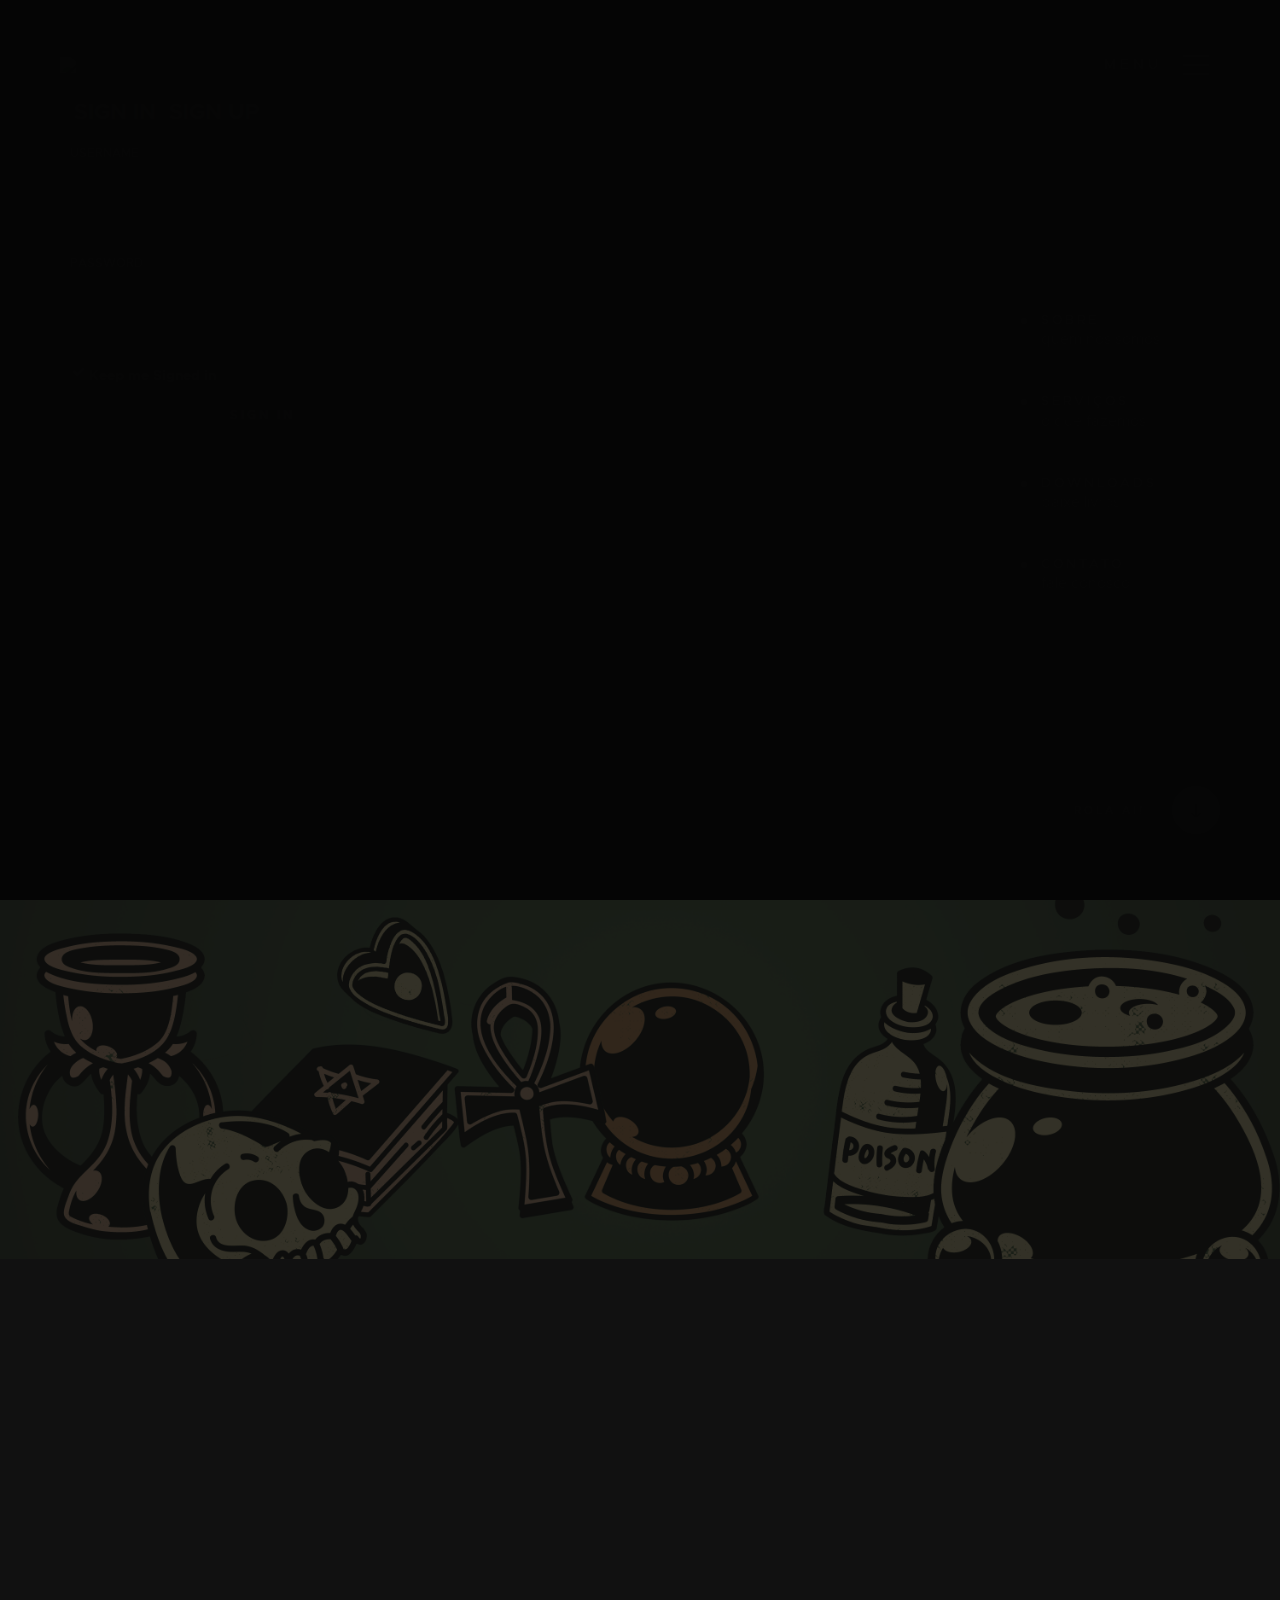
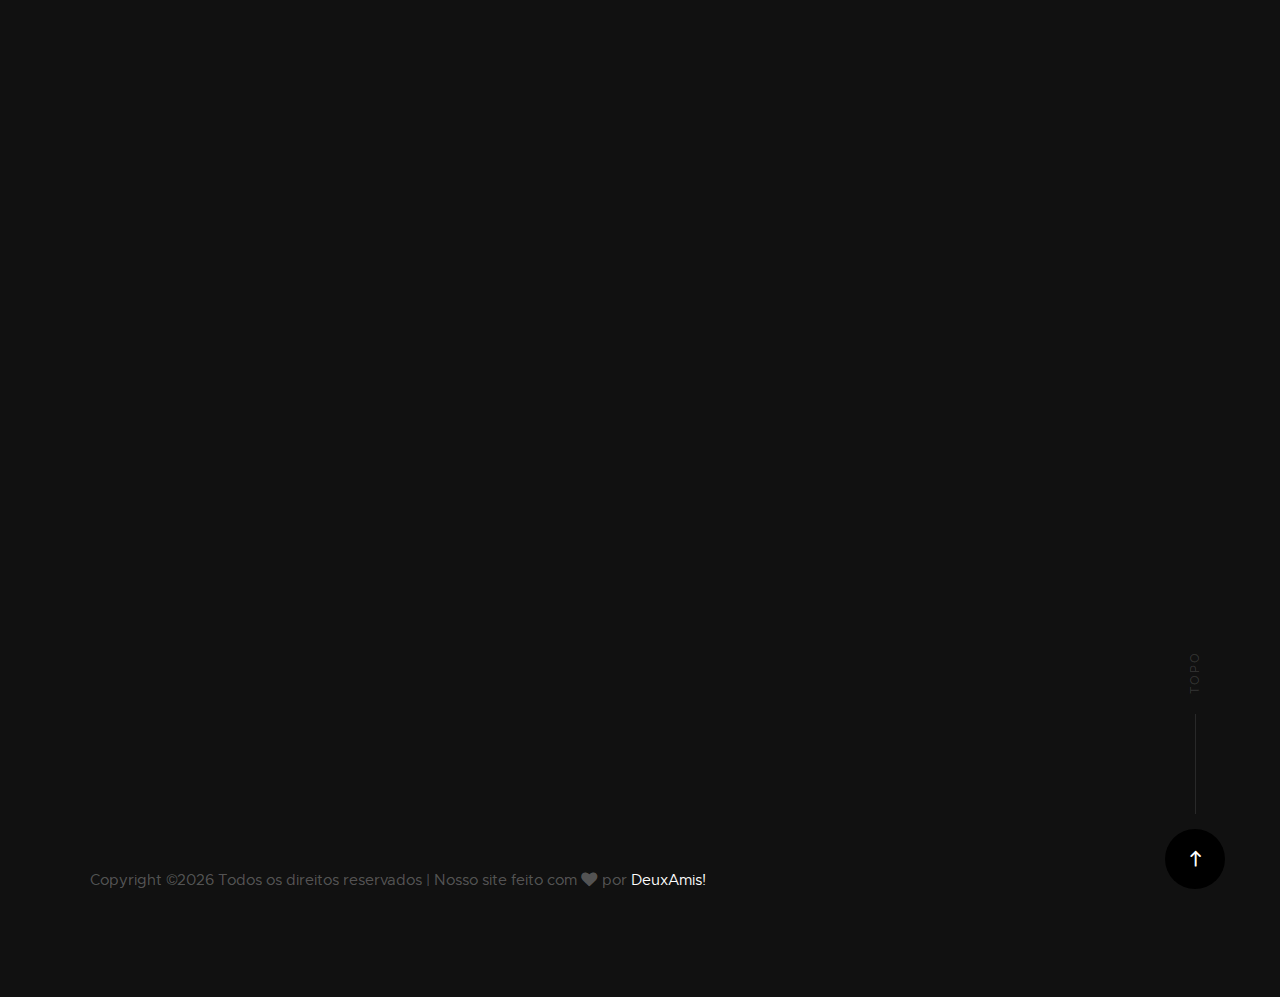
==== login.html @ 9b059d2e "Login imp Semi-Completo" ====
<!DOCTYPE html>
<html class="no-js" lang="en">
<head>

    <!-- basicos -->
    <meta charset="utf-8">
    <title>Deux Amis Lore</title>
    <meta name="description" content="">
    <meta name="author" content="">

    <!-- mobile -->
    <meta name="viewport" content="width=device-width, initial-scale=1">

    <!-- css -->
    <link rel="stylesheet" href="css/base.css">
    <link rel="stylesheet" href="css/vendor.css">
    <link rel="stylesheet" href="css/main.css">
    <link rel="stylesheet" href="css/util.css">

    <!-- script -->
    <script src="js/modernizr.js"></script>
    <script src="js/pace.min.js"></script>

    <!-- icones -->
    <link rel="shortcut icon" href="favicon.ico" type="image/x-icon">
    <link rel="icon" href="favicon.ico" type="image/x-icon">
</head>
<body id="login">
    <!-- header -->
    <header class="s-header">

        <div class="header-logo">
            <a class="site-logo" href>
                <img src="images/logo3.png" alt="Homepage">
            </a>
        </div> <!-- final do logo -->

        <nav class="header-nav">
            
            <a href="#0" class="header-nav__close" title="close"><span>Fechar</span></a>

            <div class="header-nav__content">
                <h3 class="text-shadow">Deux Amis Lore</h3>
                
                <ul class="header-nav__list">
                    <li class="current"><a class="smoothscroll"  href="#home" title="home">Home</a></li>
                    <li><a class="smoothscroll"  href="#about" title="about">Sobre</a></li>
                    <li><a class="smoothscroll"  href="#services" title="services">Serviços</a></li>
                    <li><a class="smoothscroll"  href="#downloads" title="downloads">Downloads</a></li>
                    <li><a class="smoothscroll"  href="#contact" title="contact">Contato</a></li>
                    <hr>
                </ul>
                <ul class="header-loginreg m-t--40 m-b-60">
                    <li><a class="smoothscroll text-shadow fs-18"  href="#works" title="works">Login</a></li>
                    <li><a class="smoothscroll"  href="#works" title="works">Register</a></li>
                </ul>
    
                <p>Um hobby que está se espalhando, uma fantasia que está crescendo, uma aventura que está começando. Tudo aquilo que construimos, que seja dado aos filhos de vosso povo!</p>
    
                <ul class="header-nav__social">
                    <li>
                        <a href="#0"><i class="fab fa-facebook"></i></a>
                    </li>
                    <li>
                        <a href="#0"><i class="fab fa-twitter"></i></a>
                    </li>
                    <li>
                        <a href="#0"><i class="fab fa-instagram"></i></a>
                    </li>
                </ul>

            </div> <!-- final do header -->

        </nav> <!-- final do nav -->
        
        <a class="header-menu-toggle" href="#0">
            <span class="header-menu-icon"></span>
        </a>
    </header> <!-- final do s-header -->
    
    <!-- login -->
    <section id="top" class="s-home target-section" data-parallax="scroll" data-image-src="images/loginreg-bg.png" data-natural-width=3000 data-natural-height=2000 data-position-y=top>

    <div class="shadow-overlay"></div>
        <div class="login-wrap">
            <div class="login-html">
                <input id="tab-1" type="radio" name="tab" class="sign-in" checked><label for="tab-1" class="tab">Sign In</label>
                <input id="tab-2" type="radio" name="tab" class="sign-up"><label for="tab-2" class="tab">Sign Up</label>
                <div class="login-form">
                    <div class="sign-in-htm">
                        <div class="group">
                            <label for="user" class="label">Username</label>
                            <input id="user" type="text" class="input">
                        </div>
                        <div class="group">
                            <label for="pass" class="label">Password</label>
                            <input id="pass" type="password" class="input" data-type="password">
                        </div>
                        <div class="group">
                            <input id="check" type="checkbox" class="check" checked>
                            <label for="check"><span class="icon"></span> Keep me Signed in</label>
                        </div>
                        <div class="group">
                            <input type="submit" class="button" value="Sign In">
                        </div>
                        <div class="hr"></div>
                        <div class="foot-lnk">
                            <a href="#forgot">Forgot Password?</a>
                        </div>
                    </div>
                    <div class="sign-up-htm">
                        <div class="group">
                            <label for="user" class="label">Username</label>
                            <input id="user" type="text" class="input">
                        </div>
                        <div class="group">
                            <label for="pass" class="label">Password</label>
                            <input id="pass" type="password" class="input" data-type="password">
                        </div>
                        <div class="group">
                            <label for="pass" class="label">Repeat Password</label>
                            <input id="pass" type="password" class="input" data-type="password">
                        </div>
                        <div class="group">
                            <label for="pass" class="label">Email Address</label>
                            <input id="pass" type="text" class="input">
                        </div>
                        <div class="group">
                            <input type="submit" class="button" value="Sign Up">
                        </div>
                        <div class="hr"></div>
                        <div class="foot-lnk">
                            <label for="tab-1">Already Member?</a>
                        </div>
                    </div>
                </div>
            </div>
        </div>
        <ul class="home-sidelinks">
            <li><a class="smoothscroll" href="#about">Sobre<span>quem nós somos</span></a></li>
            <li><a class="smoothscroll" href="#services">Serviços<span>o que fazemos</span></a></li>
            <li><a class="smoothscroll" href="#downloads">Downloads<span>baixe livros</span></a></li>
            <li><a  class="smoothscroll" href="#contact">Contato<span>fale conosco</span></a></li>
        </ul>
        <a href="#stats" class="home-scroll smoothscroll">
            <span class="home-scroll__text">Rola ai!</span>
            <span class="home-scroll__icon"></span>
        </a> <!-- end home-scroll -->
    </section>

    <section id="stats" class="s-stats">

        <div class="row stats block-1-4 block-m-1-2 block-mob-full" data-aos="fade-up">
                
            <div class="col-block stats__col ">
                <div class="stats__count">129</div>
                <h5>Horas de trabalho</h5>
            </div>
            <div class="col-block stats__col">
                <div class="stats__count">1507</div>
                <h5>Copos de café</h5>
            </div>
            <div class="col-block stats__col">
                <div class="stats__count">108</div>
                <h5>Projetos compilados</h5>
            </div>
            <div class="col-block stats__col">
                <div class="stats__count">103</div>
                <h5>Usuários Felizes</h5> 
            </div>

        </div> <!-- end stats -->

    </section> <!-- end s-stats -->

    <!-- contact
    ================================================== -->
    <section id="contact" class="s-contact">

        <div class="row section-header" data-aos="fade-up">
            <div class="col-full">
                <h3 class="subhead subhead--light">Entre em contato!</h3>
                <h1 class="display-1 display-1--light">Fale conosco para crescer ainda mais a comunidade! Estamos abertos à qualquer sugestão, dúvida ou reclamação!</h1>
            </div>
        </div> <!-- end section-header -->

        <div class="row">

            <div class="col-full contact-main" data-aos="fade-up">
                <p>
                <a href="mailto:#0" class="contact-email">DeuxAmisLore@gmail.com</a>
                <span class="contact-number">+55 (16) 99417-8449  /  +55 (16) 99701-2645</span>
                </p>
            </div> <!-- end contact-main -->

        </div> <!-- end row -->

        <div class="row">

            <div class="col-five tab-full contact-secondary" data-aos="fade-up">
                <h3 class="subhead subhead--light">Onde Nos Achar</h3>

                <p class="contact-address">
                    (local ainda não definido)<br>
                    Monte Alto, SP<br>
                    15910-000 BR
                </p>
            </div> <!-- end contact-secondary -->

            <div class="col-five tab-full contact-secondary" data-aos="fade-up">
                <h3 class="subhead subhead--light">Siga as Redes Sociais</h3>

                <ul class="contact-social">
                    <li>
                        <a href="#0"><i class="fab fa-facebook"></i></a>
                    </li>
                    <li>
                        <a href="#0"><i class="fab fa-twitter"></i></a>
                    </li>
                    <li>
                        <a href="#0"><i class="fab fa-instagram"></i></a>
                    </li>
                </ul> <!-- end contact-social -->

                <div class="contact-subscribe">
                    <form id="mc-form" class="group mc-form" novalidate="true">
                        <input type="email" value="" name="EMAIL" class="email" id="mc-email" placeholder="Endereço de Email" required="">
                        <input type="submit" name="subscribe" value="Inscrever" class="recolor666">
                        <label for="mc-email" class="subscribe-message"></label>
                    </form>
                </div> <!-- end contact-subscribe -->
            </div> <!-- end contact-secondary -->

        </div> <!-- end row -->

        <div class="row">
            <div class="col-full cl-copyright">
                <span><!-- Link back to Colorlib can't be removed. Template is licensed under CC BY 3.0. -->
Copyright &copy;<script>document.write(new Date().getFullYear());</script> Todos os direitos reservados | Nosso site feito com <i class="fa fa-heart" aria-hidden="true"></i> por <a href target="_blank">DeuxAmis!</a>
<!-- Link back to Colorlib can't be removed. Template is licensed under CC BY 3.0. --></span> 
            </div>
        </div>

        <div class="cl-go-top">
            <a class="smoothscroll" title="Voltar ao Topo" href="#top"><i class="icon-arrow-up" aria-hidden="true"></i></a>
        </div>

    </section> <!-- end s-contact -->

    <!-- Preloader -->
    <div id="preloader">
        <div id="loader">            
        </div>
    </div>


    <!-- Java Script -->
    <script src="js/jquery-3.2.1.min.js"></script>
    <script src="js/plugins.js"></script>
    <script src="js/main.js"></script>
</body>
---- css/base.css ----
@import url("font-awesome/css/fontawesome-all.css");
@import url("micons/micons.css");
@import url("fonts.css");


/* ===================================================================
 * # normalize
 * normalize.css v5.0.0 | MIT License | 
 * github.com/necolas/normalize.css
 *
 * ------------------------------------------------------------------- */
html {
    font-family: sans-serif;
    line-height: 1.15;
    -ms-text-size-adjust: 100%;
    -webkit-text-size-adjust: 100%;
}

body {
    margin: 0;
}

article,
aside,
footer,
header,
nav,
section {
    display: block;
}

h1 {
    font-size: 2em;
    margin: 0.67em 0;
}

figcaption,
figure,
main {
    display: block;
}

figure {
    margin: 1em 40px;
}

hr {
    box-sizing: content-box;
    height: 0;
    overflow: visible;
}

pre {
    font-family: monospace, monospace;
    font-size: 1em;
}

a {
    background-color: transparent;
    -webkit-text-decoration-skip: objects;
}

a:active,
a:hover {
    outline-width: 0;
}

abbr[title] {
    border-bottom: none;
    text-decoration: underline;
    text-decoration: underline dotted;
}

b,
strong {
    font-weight: inherit;
}

b,
strong {
    font-weight: bolder;
}

code,
kbd,
samp {
    font-family: monospace, monospace;
    font-size: 1em;
}

dfn {
    font-style: italic;
}

mark {
    background-color: #ff0;
    color: #000;
}

small {
    font-size: 80%;
}

sub,
sup {
    font-size: 75%;
    line-height: 0;
    position: relative;
    vertical-align: baseline;
}

sub {
    bottom: -0.25em;
}

sup {
    top: -0.5em;
}

audio,
video {
    display: inline-block;
}

audio:not([controls]) {
    display: none;
    height: 0;
}

img {
    border-style: none;
}

svg:not(:root) {
    overflow: hidden;
}

button,
input,
optgroup,
select,
textarea {
    font-family: sans-serif;
    font-size: 100%;
    line-height: 1.15;
    margin: 0;
}

button,
input {
    overflow: visible;
}

button,
select {
    text-transform: none;
}

button,
html [type="button"],
[type="reset"],
[type="submit"] {
    -webkit-appearance: button;
}

button::-moz-focus-inner,
[type="button"]::-moz-focus-inner,
[type="reset"]::-moz-focus-inner,
[type="submit"]::-moz-focus-inner {
    border-style: none;
    padding: 0;
}

button:-moz-focusring,
[type="button"]:-moz-focusring,
[type="reset"]:-moz-focusring,
[type="submit"]:-moz-focusring {
    outline: 1px dotted ButtonText;
}

fieldset {
    border: 1px solid #c0c0c0;
    margin: 0 2px;
    padding: 0.35em 0.625em 0.75em;
}

legend {
    box-sizing: border-box;
    color: inherit;
    display: table;
    max-width: 100%;
    padding: 0;
    white-space: normal;
}

progress {
    display: inline-block;
    vertical-align: baseline;
}

textarea {
    overflow: auto;
}

[type="checkbox"],
[type="radio"] {
    box-sizing: border-box;
    padding: 0;
}

[type="number"]::-webkit-inner-spin-button,
[type="number"]::-webkit-outer-spin-button {
    height: auto;
}

[type="search"] {
    -webkit-appearance: textfield;
    outline-offset: -2px;
}

[type="search"]::-webkit-search-cancel-button,
[type="search"]::-webkit-search-decoration {
    -webkit-appearance: none;
}

::-webkit-file-upload-button {
    -webkit-appearance: button;
    font: inherit;
}

details,
menu {
    display: block;
}

summary {
    display: list-item;
}

canvas {
    display: inline-block;
}

template {
    display: none;
}

[hidden] {
    display: none;
}


/* ===================================================================
 * # basic/base setup styles
 *
 * ------------------------------------------------------------------- */
html {
    font-size: 62.5%;
    box-sizing: border-box;
}

*,
*::before,
*::after {
    box-sizing: inherit;
}

body {
    font-weight: normal;
    line-height: 1;
    word-wrap: break-word;
    text-rendering: optimizeLegibility;
    -webkit-overflow-scrolling: touch;
    -webkit-text-size-adjust: none;
}

body,
input,
button {
    -moz-osx-font-smoothing: grayscale;
    -webkit-font-smoothing: antialiased;
}


/* ------------------------------------------------------------------- 
 * ## Media
 * ------------------------------------------------------------------- */
img,
video {
    max-width: 100%;
    height: auto;
}


/* ------------------------------------------------------------------- 
 * ## Typography resets 
 * ------------------------------------------------------------------- */
div,
dl,
dt,
dd,
ul,
ol,
li,
h1,
h2,
h3,
h4,
h5,
h6,
pre,
form,
p,
blockquote,
th,
td {
    margin: 0;
    padding: 0;
}

h1,
h2,
h3,
h4,
h5,
h6 {
    -webkit-font-smoothing: auto;
    -webkit-font-smoothing: antialiased;
    -webkit-font-variant-ligatures: common-ligatures;
    -moz-font-variant-ligatures: common-ligatures;
    font-variant-ligatures: common-ligatures;
    text-rendering: optimizeLegibility;
}

em,
i {
    font-style: italic;
    line-height: inherit;
}

strong,
b {
    font-weight: bold;
    line-height: inherit;
}

small {
    font-size: 60%;
    line-height: inherit;
}

ol,
ul {
    list-style: none;
}

li {
    display: block;
}


/* ------------------------------------------------------------------- 
 * ## links
 * ------------------------------------------------------------------- */
a {
    text-decoration: none;
    line-height: inherit;
}

a img {
    border: none;
}


/* ------------------------------------------------------------------- 
 * ## inputs
 * ------------------------------------------------------------------- */
fieldset {
    margin: 0;
    padding: 0;
}

input[type="email"],
input[type="number"],
input[type="search"],
input[type="text"],
input[type="tel"],
input[type="url"],
input[type="password"],
textarea {
    -webkit-appearance: none;
    -moz-appearance: none;
    -ms-appearance: none;
    -o-appearance: none;
    appearance: none;
}



/* ===================================================================
 * # grid
 *
 * ------------------------------------------------------------------- */
.row {
    width: 89%;
    max-width: 1200px;
    margin: 0 auto;
}

.row:after {
    content: "";
    display: table;
    clear: both;
}

.row .row {
    width: auto;
    max-width: none;
    margin-left: -20px;
    margin-right: -20px;
}

/* column blocks
 * -------------------------------------- */
[class*="col-"] {
    float: left;
    padding: 0 20px;
}

[class*="col-"]+[class*="col-"].end {
    float: right;
}

/* column width classes 
 * -------------------------------------- */
.col-one {
    width: 8.33333%;
}

.col-two,
.col-1-6 {
    width: 16.66667%;
}

.col-three,
.col-1-4 {
    width: 25%;
}

.col-four,
.col-1-3 {
    width: 33.33333%;
}

.col-five {
    width: 41.66667%;
}

.col-six,
.col-1-2 {
    width: 50%;
}

.col-seven {
    width: 58.33333%;
}

.col-eight,
.col-2-3 {
    width: 66.66667%;
}

.col-nine,
.col-3-4 {
    width: 75%;
}

.col-ten,
.col-5-6 {
    width: 83.33333%;
}

.col-eleven {
    width: 91.66667%;
}

.col-twelve,
.col-full {
    width: 100%;
}


/* ------------------------------------------------------------------- 
 * ## medium size devices
 * ------------------------------------------------------------------- */
@media only screen and (max-width: 1200px) {
    .row .row {
        margin-left: -15px;
        margin-right: -15px;
    }
    [class*="col-"] {
        padding: 0 15px;
    }
    .md-two,
    .md-1-6 {
        width: 16.66667%;
    }
    .md-one {
        width: 8.33333%;
    }
    .md-three,
    .md-1-4 {
        width: 25%;
    }
    .md-four,
    .md-1-3 {
        width: 33.33333%;
    }
    .md-five {
        width: 41.66667%;
    }
    .md-six,
    .md-1-2 {
        width: 50%;
    }
    .md-seven {
        width: 58.33333%;
    }
    .md-eight,
    .md-2-3 {
        width: 66.66667%;
    }
    .md-nine,
    .md-3-4 {
        width: 75%;
    }
    .md-ten,
    .md-5-6 {
        width: 83.33333%;
    }
    .md-eleven {
        width: 91.66667%;
    }
    .md-twelve,
    .md-full {
        width: 100%;
    }
}


/* ------------------------------------------------------------------- 
 * ## tablets
 * ------------------------------------------------------------------- */
@media only screen and (max-width: 800px) {
    .row {
        width: 90%;
    }
    .tab-1-4 {
        width: 25%;
    }
    .tab-1-3 {
        width: 33.33333%;
    }
    .tab-1-2 {
        width: 50%;
    }
    .tab-2-3 {
        width: 66.66667%;
    }
    .tab-3-4 {
        width: 75%;
    }
    .tab-full {
        width: 100%;
    }
    .hide-on-tablet {
        display: none;
    }
}


/* ------------------------------------------------------------------- 
 * ## mobile devices
 * ------------------------------------------------------------------- */
@media only screen and (max-width: 600px) {
    .row {
        width: auto;
        padding-left: 25px;
        padding-right: 25px;
    }
    .row .row {
        margin-left: -10px;
        margin-right: -10px;
        padding-left: 0;
        padding-right: 0;
    }
    [class*="col-"] {
        padding: 0 10px;
    }
    .mob-1-4 {
        width: 25%;
    }
    .mob-1-3 {
        width: 33.33333%;
    }
    .mob-1-2 {
        width: 50%;
    }
    .mob-2-3 {
        width: 66.66667%;
    }
    .mob-3-4 {
        width: 75%;
    }
    .mob-full {
        width: 100%;
    }
    .hide-on-mobile {
        display: none;
    }
}


/* ------------------------------------------------------------------- 
 * ## small mobile devices
 * ------------------------------------------------------------------- */

/* stack columns on small mobile devices
 * ------------------------------------------------------------------- */
@media only screen and (max-width: 400px) {
    .row .row {
        margin-left: 0;
        margin-right: 0;
    }
    [class*="col-"] {
        width: 100% !important;
        float: none !important;
        clear: both !important;
        margin-left: 0;
        margin-right: 0;
        padding: 0;
    }
    [class*="col-"]+[class*="col-"].end {
        float: none;
    }
}



/* ===================================================================
 * # block grids
 * ------------------------------------------------------------------- */

/*   Equally-sized columns define at row level
 * ------------------------------------------------------------------- */
[class*="block-"]:after {
    content: "";
    display: table;
    clear: both;
}

.block-1-6 .col-block {
    width: 16.66667%;
}

.block-1-5 .col-block {
    width: 20%;
}

.block-1-4 .col-block {
    width: 25%;
}

.block-1-3 .col-block {
    width: 33.33333%;
}

.block-1-2 .col-block {
    width: 50%;
}

/**
 * Clearing for block grid columns. Allow columns with 
 * different heights to align properly.
 */

.block-1-6 .col-block:nth-child(6n+1),
.block-1-5 .col-block:nth-child(5n+1),
.block-1-4 .col-block:nth-child(4n+1),
.block-1-3 .col-block:nth-child(3n+1),
.block-1-2 .col-block:nth-child(2n+1) {
    clear: both;
}


/* ------------------------------------------------------------------- 
 * ## medium size devices
 * ------------------------------------------------------------------- */
@media only screen and (max-width: 1200px) {
    .block-m-1-6 .col-block {
        width: 16.66667%;
    }
    .block-m-1-5 .col-block {
        width: 20%;
    }
    .block-m-1-4 .col-block {
        width: 25%;
    }
    .block-m-1-3 .col-block {
        width: 33.33333%;
    }
    .block-m-1-2 .col-block {
        width: 50%;
    }
    .block-m-full .col-block {
        width: 100%;
        clear: both;
    }
    [class*="block-m-"] .col-block:nth-child(n) {
        clear: none;
    }
    .block-m-1-6 .col-block:nth-child(6n+1),
    .block-m-1-5 .col-block:nth-child(5n+1),
    .block-m-1-4 .col-block:nth-child(4n+1),
    .block-m-1-3 .col-block:nth-child(3n+1),
    .block-m-1-2 .col-block:nth-child(2n+1) {
        clear: both;
    }
}


/* ------------------------------------------------------------------- 
 * ## tablets
 * ------------------------------------------------------------------- */
@media only screen and (max-width: 800px) {
    .block-tab-1-6 .col-block {
        width: 16.66667%;
    }
    .block-tab-1-5 .col-block {
        width: 20%;
    }
    .block-tab-1-4 .col-block {
        width: 25%;
    }
    .block-tab-1-3 .col-block {
        width: 33.33333%;
    }
    .block-tab-1-2 .col-block {
        width: 50%;
    }
    .block-tab-full .col-block {
        width: 100%;
        clear: both;
    }
    [class*="block-tab-"] .col-block:nth-child(n) {
        clear: none;
    }
    .block-tab-1-6 .col-block:nth-child(6n+1),
    .block-tab-1-6 .col-block:nth-child(5n+1),
    .block-tab-1-4 .col-block:nth-child(4n+1),
    .block-tab-1-3 .col-block:nth-child(3n+1),
    .block-tab-1-2 .col-block:nth-child(2n+1) {
        clear: both;
    }
}


/* ------------------------------------------------------------------- 
 * ## mobile devices
 * ------------------------------------------------------------------- */
@media only screen and (max-width: 600px) {
    .block-mob-1-6 .col-block {
        width: 16.66667%;
    }
    .block-mob-1-5 .col-block {
        width: 20%;
    }
    .block-mob-1-4 .col-block {
        width: 25%;
    }
    .block-mob-1-3 .col-block {
        width: 33.33333%;
    }
    .block-mob-1-2 .col-block {
        width: 50%;
    }
    .block-mob-full .col-block {
        width: 100%;
        clear: both;
    }
    [class*="block-mob-"] .col-block:nth-child(n) {
        clear: none;
    }
    .block-mob-1-6 .col-block:nth-child(6n+1),
    .block-mob-1-5 .col-block:nth-child(5n+1),
    .block-mob-1-4 .col-block:nth-child(4n+1),
    .block-mob-1-3 .col-block:nth-child(3n+1),
    .block-mob-1-2 .col-block:nth-child(2n+1) {
        clear: both;
    }
}


/* ------------------------------------------------------------------- 
 * ## small mobile devices
 * ------------------------------------------------------------------- */

/* stack columns on small mobile devices
 * ------------------------------------------------------------------- */
@media only screen and (max-width: 400px) {
    .stack .col-block {
        width: 100% !important;
        float: none !important;
        clear: both !important;
        margin-left: 0;
        margin-right: 0;
    }
}



/* ===================================================================
 * # MISC
 *
 * ------------------------------------------------------------------- */
.group:after {
    content: "";
    display: table;
    clear: both;
}

/* Misc Helper Styles
 * -------------------------------------- */
.is-hidden {
    display: none;
}

.is-invisible {
    visibility: hidden;
}

.antialiased {
    -webkit-font-smoothing: antialiased;
    -moz-osx-font-smoothing: grayscale;
}

.overflow-hidden {
    overflow: hidden;
}

.remove-bottom {
    margin-bottom: 0;
}

.half-bottom {
    margin-bottom: 1.5rem !important;
}

.add-bottom {
    margin-bottom: 3rem !important;
}

.no-border {
    border: none;
}

.full-width {
    width: 100%;
}

.text-center {
    text-align: center;
}

.text-left {
    text-align: left;
}

.text-right {
    text-align: right;
}

.pull-left {
    float: left;
}

.pull-right {
    float: right;
}

.align-center {
    margin-left: auto;
    margin-right: auto;
    text-align: center;
}

/*# sourceMappingURL=base.css.map */
---- css/main.css ----
html {
  font-size: 10px;
}
@media only screen and (max-width: 400px) {
  html {
    font-size: 9.411764705882353px;
  }
}

html, body {
  height: 100%;
}

body {
  background: #111111;
  font-family: "metropolis-regular", sans-serif;
  font-size: 1.7rem;
  font-style: normal;
  font-weight: normal;
  line-height: 1.765;
  color: #555555;
  margin: 0;
  padding: 0;
}

/* ------------------------------------------------------------------- 
 * ## links
 * ------------------------------------------------------------------- */
a {
  color: #ffffc1;
  -webkit-transition: all 0.3s ease-in-out;
  transition: all 0.3s ease-in-out;
}

a:hover,
a:focus,
a:active {
  color: #7aebba;
}

a:hover,
a:active {
  outline: 0;
}


/* ===================================================================
 * # typography & general theme styles
 * 
 * ------------------------------------------------------------------- */
h1, h2, h3, h4, h5, h6, .h1, .h2, .h3, .h4, .h5, .h6 {
  font-family: "metropolis-semibold", sans-serif;
  color: #000000;
  font-style: normal;
  font-weight: normal;
  text-rendering: optimizeLegibility;
}

h1, .h1, h2, .h2, h3, .h3, h4, .h4 {
  margin-top: 6rem;
  margin-bottom: 1.8rem;
}

@media only screen and (max-width:600px) {
  h1, .h1, h2, .h2, h3, .h3, h4, .h4 {
    margin-top: 5.1rem;
  }

}

h5, .h5, h6, .h6 {
  margin-top: 4.2rem;
  margin-bottom: 1.5rem;
}

@media only screen and (max-width:600px) {
  h5, .h5, h6, .h6 {
    margin-top: 3.6rem;
    margin-bottom: 0.9rem;
  }

}

h1, .h1 {
  font-size: 3.6rem;
  line-height: 1.25;
  letter-spacing: -0.1rem;
}

@media only screen and (max-width:600px) {
  h1, .h1 {
    font-size: 3.3rem;
    letter-spacing: -0.07rem;
  }

}

h2, .h2 {
  font-size: 3rem;
  line-height: 1.3;
}

h3, .h3 {
  font-size: 2.4rem;
  line-height: 1.25;
}

h4, .h4 {
  font-size: 2.1rem;
  line-height: 1.286;
}

h5, .h5 {
  font-size: 1.7rem;
  line-height: 1.235;
}

h6, .h6 {
  font-size: 1.4rem;
  line-height: 1.286;
  text-transform: uppercase;
  letter-spacing: 0.16rem;
}

p img {
  margin: 0;
}

p.lead {
  font-family: "metropolis-regular", sans-serif;
  font-size: 2.4rem;
  line-height: 1.75;
  margin-bottom: 3.6rem;
  color: rgba(85, 85, 85, 0.95);
}
@media only screen and (max-width: 1200px) {
  p.lead {
    font-size: 2.2rem;
  }
}
@media only screen and (max-width: 1000px) {
  p.lead {
    font-size: 2.1rem;
  }
}
@media only screen and (max-width: 800px) {
  p.lead {
    font-size: 1.9rem;
  }
}

em, i, strong, b {
  font-size: inherit;
  line-height: inherit;
  font-style: normal;
  font-weight: normal;
}

em, i {
  font-family: "metropolis-italic", sans-serif;
}

strong, b {
  font-family: "metropolis-semibold", sans-serif;
  font-weight: normal;
}

small {
  font-size: 1.2rem;
  line-height: inherit;
}

blockquote {
  margin: 3.9rem 0;
  padding-left: 4.5rem;
  position: relative;
}

blockquote:before {
  content: "\201C";
  font-size: 10rem;
  line-height: 0px;
  margin: 0;
  color: rgba(0, 0, 0, 0.25);
  font-family: arial, sans-serif;
  position: absolute;
  top: 3.6rem;
  left: 0;
}

blockquote p {
  font-family: "metropolis-regular", sans-serif;
  padding: 0;
  font-size: 2.1rem;
  line-height: 1.857;
  color: #111111;
}

blockquote cite {
  display: block;
  font-family: "domine-regular", sans-serif;
  font-size: 1.4rem;
  font-style: normal;
  line-height: 1.5;
}

blockquote cite:before {
  content: "\2014 \0020";
}

blockquote cite a,
blockquote cite a:visited {
  color: #626262;
  border: none;
}

abbr {
  font-family: "metropolis-bold", sans-serif;
  font-variant: small-caps;
  text-transform: lowercase;
  letter-spacing: 0.05rem;
  color: #626262;
}

var, kbd, samp, code, pre {
  font-family: Consolas, "Andale Mono", Courier, "Courier New", monospace;
}

pre {
  padding: 2.4rem 3rem 3rem;
  background: #f1f1f1;
  overflow-x: auto;
}

code {
  font-size: 1.4rem;
  margin: 0 0.2rem;
  padding: 0.3rem 0.6rem;
  white-space: nowrap;
  background: #f1f1f1;
  border: 1px solid #e1e1e1;
  border-radius: 3px;
}

pre > code {
  display: block;
  white-space: pre;
  line-height: 2;
  padding: 0;
  margin: 0;
}

pre.prettyprint > code {
  border: none;
}

del {
  text-decoration: line-through;
}

abbr[title],
dfn[title] {
  border-bottom: 1px dotted;
  cursor: help;
  text-decoration: none;
}

mark {
  background: #ffd900;
  color: #000000;
}

hr {
  border: solid rgba(0, 0, 0, 0.1);
  border-width: 1px 0 0;
  clear: both;
  margin: 2.4rem 0 1.5rem;
  height: 0;
}


/* ------------------------------------------------------------------- 
 * ## Lists
 * ------------------------------------------------------------------- */
ol {
  list-style: decimal;
}

ul {
  list-style: disc;
}

li {
  display: list-item;
}

ol,
ul {
  margin-left: 1.7rem;
}

ul li {
  padding-left: 0.4rem;
}

ul ul,
ul ol,
ol ol,
ol ul {
  margin: 0.6rem 0 0.6rem 1.7rem;
}

ul.disc li {
  display: list-item;
  list-style: none;
  padding: 0 0 0 0.8rem;
  position: relative;
}
ul.disc li::before {
  content: "";
  display: inline-block;
  width: 8px;
  height: 8px;
  border-radius: 50%;
  background: #ffffc1;
  position: absolute;
  left: -17px;
  top: 11px;
  vertical-align: middle;
}

dt {
  margin: 0;
  color: #ffffc1;
}

dd {
  margin: 0 0 0 2rem;
}


/* ------------------------------------------------------------------- 
 * ## responsive video container
 * ------------------------------------------------------------------- */
.video-container {
  position: relative;
  padding-bottom: 56.25%;
  height: 0;
  overflow: hidden;
}
.video-container iframe,
.video-container object,
.video-container embed,
.video-container video {
  position: absolute;
  top: 0;
  left: 0;
  width: 100%;
  height: 100%;
}


/* ------------------------------------------------------------------- 
 * ## floated image
 * ------------------------------------------------------------------- */
img.pull-right {
  margin: 1.5rem 0 0 3rem;
}

img.pull-left {
  margin: 1.5rem 3rem 0 0;
}


/* ------------------------------------------------------------------- 
 * ## tables
 * ------------------------------------------------------------------- */
table {
  border-width: 0;
  width: 100%;
  max-width: 100%;
  font-family: "metropolis-regular", sans-serif;
}

th,
td {
  padding: 1.5rem 3rem;
  text-align: left;
  border-bottom: 1px solid #e8e8e8;
}

th {
  color: #000000;
  font-family: "metropolis-semibold", sans-serif;
  font-weight: normal;
}

td {
  line-height: 1.5;
}

th:first-child,
td:first-child {
  padding-left: 0;
}

th:last-child,
td:last-child {
  padding-right: 0;
}

.table-responsive {
  overflow-x: auto;
  -webkit-overflow-scrolling: touch;
}


/* ------------------------------------------------------------------- 
 * ## Spacing 
 * ------------------------------------------------------------------- */
button,
.btn {
  margin-bottom: 1.2rem;
}

fieldset {
  margin-bottom: 1.5rem;
}

input,
textarea,
select,
pre,
blockquote,
figure,
table,
p,
ul,
ol,
dl,
form,
.video-container,
.cl-custom-select {
  margin-bottom: 3rem;
}

/* ------------------------------------------------------------------- 
 * ## pace.js styles - minimal
 * ------------------------------------------------------------------- */
.pace {
  -webkit-pointer-events: none;
  pointer-events: none;
  -webkit-user-select: none;
  -moz-user-select: none;
  user-select: none;
}

.pace-inactive {
  display: none;
}

.pace .pace-progress {
  background: #ffffc1;
  position: fixed;
  z-index: 900;
  top: 0;
  right: 100%;
  width: 100%;
  height: 4px;
}

.oldie .pace {
  display: none;
}



/* ===================================================================
 * # preloader
 *
 * ------------------------------------------------------------------- */
#preloader {
  position: fixed;
  top: 0;
  left: 0;
  right: 0;
  bottom: 0;
  background: #050505;
  z-index: 800;
  height: 100%;
  width: 100%;
}

.no-js #preloader,
.oldie #preloader {
  display: none;
}

#loader {
  position: absolute;
  left: 50%;
  top: 50%;
  width: 60px;
  height: 60px;
  margin: -30px 0 0 -30px;
  padding: 0;
}

#loader:before {
  content: "";
  border-top: 6px solid rgba(255, 255, 255, 0.1);
  border-right: 6px solid rgba(255, 255, 255, 0.1);
  border-bottom: 6px solid rgba(255, 255, 255, 0.1);
  border-left: 6px solid #ffffc1;
  -webkit-animation: load 1.1s infinite linear;
  animation: load 1.1s infinite linear;
  display: block;
  border-radius: 50%;
  width: 60px;
  height: 60px;
}

@-webkit-keyframes load {
  0% {
    -webkit-transform: rotate(0deg);
    transform: rotate(0deg);
  }
  100% {
    -webkit-transform: rotate(360deg);
    transform: rotate(360deg);
  }
}
@keyframes load {
  0% {
    -webkit-transform: rotate(0deg);
    transform: rotate(0deg);
  }
  100% {
    -webkit-transform: rotate(360deg);
    transform: rotate(360deg);
  }
}


/* ===================================================================
 * # forms
 *
 * ------------------------------------------------------------------- */
fieldset {
  border: none;
}

input[type="email"],
input[type="number"],
input[type="search"],
input[type="text"],
input[type="tel"],
input[type="url"],
input[type="password"],
textarea,
select {
  display: block;
  height: 6rem;
  padding: 1.5rem 2.4rem;
  border: 0;
  outline: none;
  color: #151515;
  font-family: "metropolis-regular", sans-serif;
  font-size: 1.5rem;
  line-height: 3rem;
  max-width: 100%;
  background: rgba(0, 0, 0, 0.12);
  -webkit-transition: all 0.3s ease-in-out;
  transition: all 0.3s ease-in-out;
}

.cl-custom-select {
  position: relative;
  padding: 0;
}
.cl-custom-select select {
  -webkit-appearance: none;
  -moz-appearance: none;
  -ms-appearance: none;
  -o-appearance: none;
  appearance: none;
  text-indent: 0.01px;
  text-overflow: "";
  margin: 0;
  line-height: 3rem;
  vertical-align: middle;
}
.cl-custom-select select option {
  padding-left: 2rem;
  padding-right: 2rem;
}
.cl-custom-select select::-ms-expand {
  display: none;
}
.cl-custom-select::after {
  border-bottom: 2px solid rgba(0, 0, 0, 0.5);
  border-right: 2px solid rgba(0, 0, 0, 0.5);
  content: "";
  display: block;
  height: 8px;
  width: 8px;
  margin-top: -7px;
  pointer-events: none;
  position: absolute;
  right: 2.4rem;
  top: 50%;
  -webkit-transform-origin: 66% 66%;
  -ms-transform-origin: 66% 66%;
  transform-origin: 66% 66%;
  -webkit-transform: rotate(45deg);
  -ms-transform: rotate(45deg);
  transform: rotate(45deg);
  -webkit-transition: all 0.15s ease-in-out;
  transition: all 0.15s ease-in-out;
}

/* IE9 and below */
.oldie .cl-custom-select::after {
  display: none;
}

textarea {
  min-height: 25rem;
}

input[type="email"]:focus,
input[type="number"]:focus,
input[type="search"]:focus,
input[type="text"]:focus,
input[type="tel"]:focus,
input[type="url"]:focus,
input[type="password"]:focus,
textarea:focus,
select:focus {
  color: #000000;
}

label,
legend {
  font-family: "metropolis-semibold", sans-serif;
  font-size: 1.4rem;
  font-weight: normal;
  line-height: 1.714;
  color: whitesmoke;
  display: block;
}

input[type="checkbox"],
input[type="radio"] {
  display: inline;
}

label > .label-text {
  display: inline-block;
  margin-left: 1rem;
  font-family: "metropolis-regular", sans-serif;
  font-weight: normal;
  line-height: inherit;
}

label > input[type="checkbox"],
label > input[type="radio"] {
  margin: 0;
  position: relative;
  top: 0.15rem;
}


/* ------------------------------------------------------------------- 
 * ## Style Placeholder Text
 * ------------------------------------------------------------------- */
::-webkit-input-placeholder {
  color: #626262;
}

:-moz-placeholder {
  color: #626262;
  /* Firefox 18- */
}

::-moz-placeholder {
  color: #626262;
  /* Firefox 19+ */
}

:-ms-input-placeholder {
  color: #626262;
}

.placeholder {
  color: #626262 !important;
}


/* ------------------------------------------------------------------- 
 * ## Change Autocomplete styles in Chrome
 * ------------------------------------------------------------------- */
input:-webkit-autofill,
input:-webkit-autofill:hover,
input:-webkit-autofill:focus input:-webkit-autofill,
textarea:-webkit-autofill,
textarea:-webkit-autofill:hover textarea:-webkit-autofill:focus,
select:-webkit-autofill,
select:-webkit-autofill:hover,
select:-webkit-autofill:focus {
  -webkit-text-fill-color: #ffffc1;
  transition: background-color 5000s ease-in-out 0s;
}



/* ===================================================================
 * # buttons
 *
 * ------------------------------------------------------------------- */
.btn,
button,
input[type="submit"],
input[type="reset"],
input[type="button"] {
  display: inline-block;
  font-family: "metropolis-semibold", sans-serif;
  font-size: 1.2rem;
  text-transform: uppercase;
  letter-spacing: 0.3rem;
  height: 5.4rem;
  line-height: 5rem;
  padding: 0 3rem;
  margin: 0 0.3rem 1.2rem 0;
  color: #000000;
  text-decoration: none;
  text-align: center;
  white-space: nowrap;
  cursor: pointer;
  -webkit-transition: all 0.3s ease-in-out;
  transition: all 0.3s ease-in-out;
  background-color: #c5c5c5;
  border: 0.2rem solid #c5c5c5;
}

.btn:hover,
button:hover,
input[type="submit"]:hover,
input[type="reset"]:hover,
input[type="button"]:hover,
.btn:focus,
button:focus,
input[type="submit"]:focus,
input[type="reset"]:focus,
input[type="button"]:focus {
  background-color: #b8b8b8;
  border-color: #b8b8b8;
  color: #000000;
  outline: 0;
}

/* button primary
 * ------------------------------------------------- */
.btn.btn--primary,
button.btn--primary,
input[type="submit"].btn--primary,
input[type="reset"].btn--primary,
input[type="button"].btn--primary {
  background: #ffffc1;
  border-color: #ffffc1;
  color: #ffffff;
}

.btn.btn--primary:hover,
button.btn--primary:hover,
input[type="submit"].btn--primary:hover,
input[type="reset"].btn--primary:hover,
input[type="button"].btn--primary:hover,
.btn.btn--primary:focus,
button.btn--primary:focus,
input[type="submit"].btn--primary:focus,
input[type="reset"].btn--primary:focus,
input[type="button"].btn--primary:focus {
  background: #b51271;
  border-color: #b51271;
}

/* button modifiers
 * ------------------------------------------------- */
.btn.full-width,
button.full-width {
  width: 100%;
  margin-right: 0;
}

.btn--medium,
button.btn--medium {
  height: 5.7rem !important;
  line-height: 5.3rem !important;
}

.btn--large,
button.btn--large {
  height: 6rem !important;
  line-height: 5.6rem !important;
}

.btn--stroke,
button.btn--stroke {
  background: transparent !important;
  border: 0.2rem solid #000000;
  color: #000000;
}

.btn--stroke:hover,
button.btn--stroke:hover {
  background: #000000 !important;
  border: 0.2rem solid #000000;
  color: #ffffff;
}

.btn--pill,
button.btn--pill {
  padding-left: 3rem !important;
  padding-right: 3rem !important;
  border-radius: 1000px !important;
}

button::-moz-focus-inner,
input::-moz-focus-inner {
  border: 0;
  padding: 0;
}



/* =================================================================== 
 * # additional components
 *
 * ------------------------------------------------------------------- */

/* ------------------------------------------------------------------- 
 * ## alert box
 * ------------------------------------------------------------------- */
.alert-box {
  padding: 2.1rem 4rem 2.1rem 3rem;
  position: relative;
  margin-bottom: 3rem;
  border-radius: 3px;
  font-family: "metropolis-semibold", sans-serif;
  font-size: 1.5rem;
  line-height: 1.6;
}
.alert-box__close {
  position: absolute;
  right: 1.8rem;
  top: 1.8rem;
  cursor: pointer;
}
.alert-box__close.fa {
  font-size: 12px;
}
.alert-box--error {
  background-color: #ffd1d2;
  color: #e65153;
}
.alert-box--success {
  background-color: #c8e675;
  color: #758c36;
}
.alert-box--info {
  background-color: #d7ecfb;
  color: #4a95cc;
}
.alert-box--notice {
  background-color: #fff099;
  color: #bba31b;
}

/* ------------------------------------------------------------------- 
 * ## additional typo styles
 * ------------------------------------------------------------------- */

/* drop cap 
 * ----------------------------------------------- */
.drop-cap:first-letter {
  float: left;
  margin: 0;
  padding: 1.5rem 0.6rem 0 0;
  font-size: 8.4rem;
  font-family: "metropolis-bold", sans-serif;
  font-weight: normal;
  line-height: 6rem;
  text-indent: 0;
  background: transparent;
  color: #000000;
}

/* line definition style 
 * ----------------------------------------------- */
.lining dt,
.lining dd {
  display: inline;
  margin: 0;
}
.lining dt + dt:before,
.lining dd + dt:before {
  content: "\A";
  white-space: pre;
}
.lining dd + dd:before {
  content: ", ";
}
.lining dd + dd:before {
  content: ", ";
}
.lining dd:before {
  content: ": ";
  margin-left: -0.2em;
}

/* dictionary definition style 
 * ----------------------------------------------- */
.dictionary-style dt {
  display: inline;
  counter-reset: definitions;
}
.dictionary-style dt + dt:before {
  content: ", ";
  margin-left: -0.2em;
}
.dictionary-style dd {
  display: block;
  counter-increment: definitions;
}
.dictionary-style dd:before {
  content: counter(definitions, decimal) ". ";
}

/** 
 * Pull Quotes
 * -----------
 * markup:
 *
 * <aside class="pull-quote">
 *    <blockquote>
 *      <p></p>
 *    </blockquote>
 *  </aside>
 *
 * --------------------------------------------------------------------- */
.pull-quote {
  position: relative;
  padding: 2.1rem 3rem 2.1rem 0px;
}
.pull-quote:before,
.pull-quote:after {
  height: 1em;
  position: absolute;
  font-size: 10rem;
  font-family: Arial, Sans-Serif;
  color: rgba(0, 0, 0, 0.25);
}
.pull-quote:before {
  content: "\201C";
  top: -3.6rem;
  left: 0;
}
.pull-quote:after {
  content: "\201D";
  bottom: 3.6rem;
  right: 0;
}
.pull-quote blockquote {
  margin: 0;
}
.pull-quote blockquote:before {
  content: none;
}

/** 
 * Stats Tab
 * ---------
 * markup:
 *
 * <ul class="stats-tabs">
 *    <li><a href="#">[value]<em>[name]</em></a></li>
 *  </ul>
 *
 * Extend this object into your markup.
 *
 * --------------------------------------------------------------------- */
.stats-tabs {
  padding: 0;
  margin: 3rem 0;
}
.stats-tabs li {
  display: inline-block;
  margin: 0 1.5rem 3rem 0;
  padding: 0 1.5rem 0 0;
  border-right: 1px solid rgba(0, 0, 0, 0.2);
}
.stats-tabs li:last-child {
  margin: 0;
  padding: 0;
  border: none;
}
.stats-tabs li a {
  display: inline-block;
  font-size: 2.5rem;
  font-family: "metropolis-bold", sans-serif;
  font-weight: normal;
  border: none;
  color: #000000;
}
.stats-tabs li a:hover {
  color: #ffffc1;
}
.stats-tabs li a em {
  display: block;
  margin: 0.6rem 0 0 0;
  font-size: 1.4rem;
  font-family: "metropolis-regular", sans-serif;
  color: #626262;
}


/* ------------------------------------------------------------------- 
 * ## skillbars 
 * ------------------------------------------------------------------- */
.skill-bars {
  list-style: none;
  margin: 6rem 0 3rem;
}
.skill-bars li {
  height: 0.6rem;
  background: #c9c9c9;
  width: 100%;
  margin-bottom: 6.9rem;
  padding: 0;
  position: relative;
}
.skill-bars li strong {
  position: absolute;
  left: 0;
  top: -3rem;
  font-family: "metropolis-semibold", sans-serif;
  color: #000000;
  text-transform: uppercase;
  letter-spacing: 0.2rem;
  font-size: 1.4rem;
  line-height: 2.4rem;
}
.skill-bars li .progress {
  background: #000000;
  position: relative;
  height: 100%;
}
.skill-bars li .progress span {
  position: absolute;
  right: 0;
  top: -3.6rem;
  display: block;
  font-family: "metropolis-regular", sans-serif;
  color: #ffffff;
  font-size: 1.1rem;
  line-height: 1;
  background: #000000;
  padding: 0.6rem 0.6rem;
  border-radius: 3px;
}
.skill-bars li .progress span::after {
  position: absolute;
  left: 50%;
  bottom: -5px;
  margin-left: -5px;
  border-right: 5px solid transparent;
  border-left: 5px solid transparent;
  border-top: 5px solid #000000;
  content: "";
}
.skill-bars li .percent5 {
  width: 5%;
}
.skill-bars li .percent10 {
  width: 10%;
}
.skill-bars li .percent15 {
  width: 15%;
}
.skill-bars li .percent20 {
  width: 20%;
}
.skill-bars li .percent25 {
  width: 25%;
}
.skill-bars li .percent30 {
  width: 30%;
}
.skill-bars li .percent35 {
  width: 35%;
}
.skill-bars li .percent40 {
  width: 40%;
}
.skill-bars li .percent45 {
  width: 45%;
}
.skill-bars li .percent50 {
  width: 50%;
}
.skill-bars li .percent55 {
  width: 55%;
}
.skill-bars li .percent60 {
  width: 60%;
}
.skill-bars li .percent65 {
  width: 65%;
}
.skill-bars li .percent70 {
  width: 70%;
}
.skill-bars li .percent75 {
  width: 75%;
}
.skill-bars li .percent80 {
  width: 80%;
}
.skill-bars li .percent85 {
  width: 85%;
}
.skill-bars li .percent90 {
  width: 90%;
}
.skill-bars li .percent95 {
  width: 95%;
}
.skill-bars li .percent100 {
  width: 100%;
}



/* ===================================================================
 * # reusable and common theme styles
 *
 * ------------------------------------------------------------------- */
.wide {
  max-width: 1400px;
}

.narrow {
  max-width: 800px;
}

.light-gray {
  background-color: #f1f1f1;
}


/* ------------------------------------------------------------------- 
 * ## display headings
 * ------------------------------------------------------------------- */
.display-1 {
  font-family: "domine-bold", sans-serif;
  font-size: 6rem;
  line-height: 1.3;
  letter-spacing: 0;
  color: #000000;
  letter-spacing: -0.03rem;
  margin-top: 0;
  margin-bottom: 4.8rem;
}
.display-1--light {
  color: #ffffff;
}

.subhead {
  font-family: "metropolis-semibold", sans-serif;
  font-size: 1.6rem;
  line-height: 1.3125;
  text-transform: uppercase;
  letter-spacing: 0.25rem;
  color: #ffca27;
  margin-top: 0;
  margin-bottom: 2.1rem;
}
.subhead::before {
  content: "/ ";
}

/* ------------------------------------------------------------------- 
 * responsive:
 * display headings
 * ------------------------------------------------------------------- */
@media only screen and (max-width: 1400px) {
  .display-1 {
    font-size: 5.6rem;
  }
}
@media only screen and (max-width: 1200px) {
  .display-1 {
    font-size: 5.2rem;
  }
}
@media only screen and (max-width: 950px) {
  .display-1 {
    font-size: 4.6rem;
  }
}
@media only screen and (max-width: 800px) {
  .display-1 {
    font-size: 4.2rem;
    margin-bottom: 4.2rem;
  }

  .subhead {
    font-size: 1.5rem;
  }
}
@media only screen and (max-width: 700px) {
  .display-1 {
    font-size: 4rem;
  }
}
@media only screen and (max-width: 600px) {
  .display-1 {
    font-size: 3.6rem;
  }
}
@media only screen and (max-width: 500px) {
  .display-1 {
    font-size: 3.3rem;
  }

  .subhead {
    font-size: 1.4rem;
  }
}
@media only screen and (max-width: 400px) {
  .display-1 {
    font-size: 3rem;
  }
}



/* ===================================================================
 * # header styles
 *
 * ------------------------------------------------------------------- */
.s-header {
  z-index: 500;
  width: 100%;
  height: 96px;
  background-color: transparent;
  position: absolute;
  top: 24px;
}


/* -------------------------------------------------------------------
 * ## header logo
 * ------------------------------------------------------------------- */
.header-logo {
  z-index: 501;
  display: inline-block;
  margin: 0;
  padding: 0;
  position: absolute;
  left: 110px;
  top: 50%;
  -webkit-transform: translateY(-50%);
  -ms-transform: translateY(-50%);
  transform: translateY(-50%);
}
.header-logo a {
  display: block;
  padding: 0;
  outline: 0;
  border: none;
  -webkit-transition: all 0.3s ease-in-out;
  transition: all 0.3s ease-in-out;
}
.header-logo img {
  width: 200px;
  height: 38px;
}


/* ------------------------------------------------------------------- 
 * ## main navigation 
 * ------------------------------------------------------------------- */
.header-nav {
  z-index: 900;
  font-family: "metropolis-regular", sans-serif;
  font-size: 1.3rem;
  line-height: 1.846;
  padding: 3.6rem 3rem 3.6rem 3.6rem;
  height: 100%;
  width: 280px;
  background: #0c0c0c;
  color: rgba(255, 255, 255, 0.25);
  overflow-y: auto;
  overflow-x: hidden;
  position: fixed;
  right: 0;
  top: 0;
  -webkit-transition: all 0.5s ease;
  transition: all 0.5s ease;
  -webkit-transform: translateZ(0);
  -webkit-backface-visibility: hidden;
  -webkit-transform: translateX(100%);
  -ms-transform: translateX(100%);
  transform: translateX(100%);
  visibility: hidden;
}
.header-nav a,
.header-nav a:visited {
  color: rgba(255, 255, 255, 0.5);
}
.header-nav a:hover,
.header-nav a:focus,
.header-nav a:active {
  color: white;
}
.header-nav h3 {
  font-family: "metropolis-semibold", sans-serif;
  font-size: 11px;
  line-height: 1.363;
  text-transform: uppercase;
  letter-spacing: 0.25rem;
  margin-bottom: 4.8rem;
  margin-top: 0.9rem;
  color: #ffffc1;
}
.header-nav p {
  margin-bottom: 2.7rem;
}

.header-nav__content {
  background: #0c0c0c;
  position: relative;
  left: 50px;
  opacity: 0;
  visibility: hidden;
}

.header-nav__list {
  font-family: "metropolis-regular", sans-serif;
  font-size: 1.6rem;
  margin: 3.6rem 0 3rem 0;
  padding: 0 0 1.8rem 0;
  list-style: none;
  counter-reset: ctr;
}
.header-nav__list li {
  border-top: 1px solid rgba(255, 255, 255, 0.04);
  line-height: 4.8rem;
  position: relative;
}
.header-nav__list li:last-child {
  border-bottom: 1px solid rgba(255, 255, 255, 0.04);
}
.header-nav__list a {
  display: block;
  color: #ffffff;
  position: relative;
  padding-left: 3.5rem;
}
.header-nav__list a::before {
  content: counter(ctr, decimal-leading-zero) ".";
  counter-increment: ctr;
  font-family: "metropolis-regular", sans-serif;
  font-size: 11px;
  color: rgba(255, 255, 255, 0.25);
  -webkit-transition: all 0.5s ease-in-out;
  transition: all 0.5s ease-in-out;
  position: absolute;
  left: 3px;
  top: 0;
}
.header-nav__list a:hover::before {
  color: #ffffc1;
}

.header-loginreg {
font-family: "metropolis-regular", sans-serif;
font-size: 1.6rem;

}
.header-loginreg li {
border-top: 1px solid rgba(255, 255, 255, 0.04);
line-height: 4.8rem;
position: relative;
}
.header-loginreg li:last-child {
border-bottom: 1px solid rgba(255, 255, 255, 0.04);
}
.header-loginreg a {
display: block;
color: #ffffff;

padding-left: 3.5rem;
}
.header-loginreg a::before {

top: 0;
}
.header-loginreg a:hover::before {
color: #ffffc1;
}

.header-nav__social {
  list-style: none;
  display: inline-block;
  font-size: 1.8rem;
  margin: 0;
}
.header-nav__social li {
  display: inline-block;
  margin-right: 12px;
  padding-left: 0;
}
.header-nav__social li a {
  color: rgba(255, 255, 255, 0.15);
}
.header-nav__social li a:hover,
.header-nav__social li a:focus {
  color: white;
}
.header-nav__social li:last-child {
  margin: 0;
}

.header-nav__close {
  z-index: 800;
  display: block;
  background-color: rgba(0, 0, 0, 0.3);
  height: 30px;
  width: 30px;
  border-radius: 3px;
  position: absolute;
  top: 36px;
  right: 30px;
  font: 0/0 a;
  text-shadow: none;
  color: transparent;
}
.header-nav__close span::before,
.header-nav__close span::after {
  content: "";
  display: block;
  height: 2px;
  width: 12px;
  background-color: #ffffff;
  position: absolute;
  top: 50%;
  left: 9px;
  margin-top: -1px;
}
.header-nav__close span::before {
  -webkit-transform: rotate(-45deg);
  -ms-transform: rotate(-45deg);
  transform: rotate(-45deg);
}
.header-nav__close span::after {
  -webkit-transform: rotate(45deg);
  -ms-transform: rotate(45deg);
  transform: rotate(45deg);
}

/* menu is open
 * ----------------------------------------------- */
.menu-is-open .header-nav {
  -webkit-transform: translateX(0);
  -ms-transform: translateX(0);
  transform: translateX(0);
  visibility: visible;
  -webkit-overflow-scrolling: touch;
}
.menu-is-open .header-nav .header-nav__content {
  opacity: 1;
  visibility: visible;
  -webkit-transition-property: all;
  transition-property: all;
  -webkit-transition-duration: 0.5s;
  transition-duration: 0.5s;
  -webkit-transition-timing-function: ease-in-out;
  transition-timing-function: ease-in-out;
  -webkit-transition-delay: 0.3s;
  transition-delay: 0.3s;
  left: 0;
}


/* ------------------------------------------------------------------- 
 * ## mobile menu toggle 
 * ------------------------------------------------------------------- */
.header-menu-toggle {
  position: fixed;
  right: 110px;
  top: 42px;
  width: 48px;
  height: 45px;
  line-height: 45px;
  font-family: "metropolis-regular", sans-serif;
  font-size: 1.4rem;
  text-transform: uppercase;
  letter-spacing: 0.4rem;
  color: #ffffff;
  -webkit-transition: all 0.5s ease-in-out;
  transition: all 0.5s ease-in-out;
}
.header-menu-toggle::before {
  display: inline-block;
  content: "Menu";
  height: 45px;
  left: auto;
  text-align: right;
  padding-left: 15px;
  padding-right: 10px;
  position: absolute;
  top: 0;
  right: 100%;
}
.header-menu-toggle.opaque {
  background-color: #000000;
}
.header-menu-toggle.opaque::before {
  display: none;
}
.header-menu-toggle:hover,
.header-menu-toggle:focus,
.header-menu-toggle:active {
  color: #ffffc1;
}

.header-menu-icon {
  display: block;
  width: 26px;
  height: 2px;
  margin-top: -1px;
  right: auto;
  bottom: auto;
  background-color: white;
  position: absolute;
  left: 11px;
  top: 50%;
}
.header-menu-icon::before,
.header-menu-icon::after {
  content: "";
  width: 100%;
  height: 100%;
  background-color: inherit;
  position: absolute;
  left: 0;
}
.header-menu-icon::before {
  top: -9px;
}
.header-menu-icon::after {
  bottom: -9px;
}

/* ------------------------------------------------------------------- 
 * responsive:
 * header
 * ------------------------------------------------------------------- */
@media only screen and (max-width: 1600px) {
  .header-logo {
    left: 60px;
  }

  .header-menu-toggle {
    right: 60px;
  }
}
@media only screen and (max-width: 800px) {
  .header-logo {
    left: 40px;
  }

  .header-menu-toggle {
    right: 40px;
  }
}
@media only screen and (max-width: 600px) {
  .s-header {
    height: 90px;
    top: 12px;
  }

  .header-logo {
    left: 30px;
  }
  .header-logo img {
    width: 180px;
    height: 34px;
  }

  .header-menu-toggle {
    right: 25px;
    top: 30px;
  }
}
@media only screen and (max-width: 500px) {
  .header-menu-toggle::before {
    display: none;
  }
}
@media only screen and (max-width: 400px) {
  .s-header {
    top: 6px;
  }

  .header-logo {
    left: 25px;
  }
  .header-logo img img {
    width: 141px;
    height: 27px;
  }

  .header-menu-toggle {
    top: 24px;
    right: 20px;
  }
}


/* ===================================================================
 * # home
 *
 * ------------------------------------------------------------------- */
.s-home {
  width: 100%;
  height: 100%;
  min-height: 786px;
  background-color: transparent;
  position: relative;
  display: table;
}
.s-home .shadow-overlay {
  position: absolute;
  top: 0;
  left: 0;
  width: 100%;
  height: 100%;
  opacity: 0.4;
  background: linear-gradient(to right, black 0%, black 20%, transparent 100%);
}
.s-home::before {
  display: block;
  content: "";
  position: absolute;
  top: 0;
  left: 0;
  width: 100%;
  height: 100%;
  opacity: 0.65;
  background-color: #000000;
}

.no-js .s-home {
  background: #000000;
}


/* ------------------------------------------------------------------- 
 * ## home content
 * ------------------------------------------------------------------- */
.home-content {
  display: table-cell;
  width: 100%;
  height: 100%;
  vertical-align: middle;
  padding-bottom: 15.6rem;
  overflow: hidden;
  position: relative;
}
.home-content h1 {
  font-family: "domine-bold", sans-serif;
  font-size: 9rem;
  line-height: 1.1;
  margin-top: 0;
  color: #ffffff;
}
.home-content h1 + p {
  font-family: "metropolis-light", sans-serif;
  font-size: 3.8rem;
  line-height: 1.421;
  color: rgba(255, 255, 255, 0.8);
  margin-top: 2.4rem;
  padding-left: 10rem;
  position: relative;
}
.home-content h1 + p::before {
  content: "";
  display: block;
  width: 6.5rem;
  height: 1px;
  background-color: #ffffc1;
  position: absolute;
  left: 6px;
  top: 2.7rem;
}

.home-content__main {
  padding-top: 15rem;
  padding-right: 20rem;
  position: relative;
}


/* ------------------------------------------------------------------- 
 * ## home sidelinks
 * ------------------------------------------------------------------- */
.home-sidelinks {
  list-style: none;
  font-family: "metropolis-regular", sans-serif;
  font-size: 1.4rem;
  line-height: 1.714;
  text-transform: uppercase;
  letter-spacing: 0.3rem;
  margin: 0;
  -webkit-transform: translateY(-50%);
  -ms-transform: translateY(-50%);
  transform: translateY(-50%);
  position: absolute;
  top: 50%;
  right: 0;
}
.home-sidelinks li {
  display: block;
  padding: 0;
  text-align: left;
  background-color: rgba(0, 0, 0, 0.2);
  border-top: 1px solid rgba(255, 255, 255, 0.05);
  -webkit-transition: all 0.5s ease-in-out;
  transition: all 0.5s ease-in-out;
  position: relative;
}
.home-sidelinks li:last-child {
  border-bottom: 1px solid rgba(255, 255, 255, 0.05);
}
.home-sidelinks li::before {
  content: "";
  display: block;
  height: 6px;
  width: 6px;
  background-color: #ffffc1;
  border-radius: 50%;
  position: absolute;
  top: 3rem;
  left: 2rem;
}
.home-sidelinks a {
  display: block;
  padding: 2.1rem 15rem 2.1rem 4rem;
  color: #ffffff;
}
.home-sidelinks span {
  display: block;
  font-family: "metropolis-regular", sans-serif;
  font-size: 1.5rem;
  line-height: 1.6rem;
  color: rgba(255, 255, 255, 0.5);
  text-transform: none;
  letter-spacing: 0;
}
.home-sidelinks li:hover {
  background-color: rgba(0, 0, 0, 0.5);
  border-top: 1px solid rgba(0, 0, 0, 0.1);
}


/* ------------------------------------------------------------------- 
 * ## home scroll
 * ------------------------------------------------------------------- */
.home-scroll {
  height: 4.8rem;
  position: absolute;
  right: 110px;
  bottom: 6.6rem;
}
.home-scroll__text {
  display: inline-block;
  font-family: "metropolis-semibold", sans-serif;
  font-size: 11px;
  line-height: 4.8rem;
  text-transform: uppercase;
  letter-spacing: 0.3rem;
  color: #ffffff;
  border-bottom: 1px solid transparent;
  -webkit-transition: all 0.3s ease-in-out;
  transition: all 0.3s ease-in-out;
  position: relative;
  right: 7.5rem;
}
.home-scroll__icon {
  display: block;
  height: 4.8rem;
  width: 4.8rem;
  background-color: #ffffff;
  background-image: url(../images/icons/icon-arrow-down.svg);
  background-position: center center;
  background-repeat: no-repeat;
  background-size: 10px 15px;
  border-radius: 50%;
  -webkit-transition: all 0.3s ease-in-out;
  transition: all 0.3s ease-in-out;
  position: absolute;
  top: 0;
  right: 0;
}
.home-scroll:hover .home-scroll__text {
  border-bottom: 1px solid #ffffff;
}

.no-svg .home-scroll__icon {
  background-image: url(../images/icons/png/icon-arrow-down.png);
}


/* ------------------------------------------------------------------- 
 * ## home scroll
 * ------------------------------------------------------------------- */
.home-social {
  list-style: none;
  font-size: 14px;
  line-height: 4.8rem;
  margin: 0;
  color: #ffffff;
  position: absolute;
  bottom: 6.6rem;
  left: 110px;
}
.home-social a {
  color: #ffffff;
  border-bottom: 1px solid transparent;
  -webkit-transition: all 0.5s ease-in-out;
  transition: all 0.5s ease-in-out;
}
.home-social a:hover {
  border-bottom: 1px solid #ffffff;
}
.home-social i {
  display: none;
}
.home-social .home-social-title {
  font-family: "metropolis-semibold", sans-serif;
  padding-right: 4rem;
  margin-right: 0.8rem;
  position: relative;
}
.home-social .home-social-title::after {
  display: block;
  content: "";
  width: 2.4rem;
  height: 1px;
  background-color: rgba(255, 255, 255, 0.1);
  position: absolute;
  right: 0;
  top: 50%;
}
.home-social li {
  display: inline-block;
  position: relative;
  margin-right: 0.6rem;
}
.home-social li a {
  display: block;
}
.home-social li:last-child {
  margin-right: 0;
}

/* animate .home-content__main
 * ------------------------------------------------------------------- */
html.cl-preload .home-content__main {
  opacity: 0;
}

html.cl-loaded .home-content__main {
  animation-duration: 2s;
  -webkit-animation-name: fadeIn;
  animation-name: fadeIn;
}

html.no-csstransitions .home-content__main {
  opacity: 1;
}


/* ------------------------------------------------------------------- 
 * ## home animations
 * ------------------------------------------------------------------- */
/* fade in */
@-webkit-keyframes fadeIn {
  from {
    opacity: 0;
    -webkit-transform: translate3d(0, 150%, 0);
    -ms-transform: translate3d(0, 150%, 0);
    transform: translate3d(0, 150%, 0);
  }
  to {
    opacity: 1;
    -webkit-transform: translate3d(0, 0, 0);
    -ms-transform: translate3d(0, 0, 0);
    transform: translate3d(0, 0, 0);
  }
}
@keyframes fadeIn {
  from {
    opacity: 0;
    -webkit-transform: translate3d(0, 150%, 0);
    -ms-transform: translate3d(0, 150%, 0);
    transform: translate3d(0, 150%, 0);
  }
  to {
    opacity: 1;
    -webkit-transform: translate3d(0, 0, 0);
    -ms-transform: translate3d(0, 0, 0);
    transform: translate3d(0, 0, 0);
  }
}
/* fade out */
@-webkit-keyframes fadeOut {
  from {
    opacity: 1;
  }
  to {
    opacity: 0;
    -webkit-transform: translate3d(0, -150%, 0);
    -ms-transform: translate3d(0, -150%, 0);
    transform: translate3d(0, -150%, 0);
  }
}
@keyframes fadeOut {
  from {
    opacity: 1;
  }
  to {
    opacity: 0;
    -webkit-transform: translate3d(0, -150%, 0);
    -ms-transform: translate3d(0, -150%, 0);
    transform: translate3d(0, -150%, 0);
  }
}

/* ------------------------------------------------------------------- 
 * responsive:
 * home
 * ------------------------------------------------------------------- */
@media only screen and (max-width: 1600px) {
  .home-content h1 {
    font-size: 8.8rem;
  }
  .home-content h1 + p {
    font-size: 3.6rem;
  }

  .home-content__main {
    padding-top: 18rem;
  }

  .home-sidelinks {
    font-size: 1.3rem;
  }

  .home-scroll {
    right: 60px;
  }

  .home-social {
    left: 60px;
  }
}
@media only screen and (max-width: 1500px) {
  .home-content h1 {
    font-size: 8.6rem;
  }

  .home-content__main {
    max-width: 1100px;
  }
}
@media only screen and (max-width: 1400px) {
  .home-content h1 {
    font-size: 7.8rem;
  }
  .home-content h1 + p {
    font-size: 3rem;
  }
  .home-content h1 + p::before {
    top: 2.4rem;
  }

  .home-content__main {
    max-width: 1000px;
  }

  .home-sidelinks a {
    padding: 2.1rem 12rem 2.1rem 4rem;
  }
}
@media only screen and (max-width: 1200px) {
  .home-content h1 {
    font-size: 7.2rem;
  }
  .home-content h1 + p {
    font-size: 2.4rem;
    padding-right: 2rem;
    padding-left: 8rem;
  }
  .home-content h1 + p::before {
    width: 5.5rem;
    top: 1.8rem;
  }
  .home-content br {
    display: none;
  }

  .home-content__main {
    max-width: 850px;
  }

  .home-sidelinks a {
    padding: 1.8rem 6rem 1.8rem 4rem;
  }
}
@media only screen and (max-width: 1000px) {
  .home-content__main {
    max-width: 650px;
    padding-right: 0;
  }

  .home-sidelinks {
    display: none;
  }
}
@media only screen and (max-width: 900px) {
  .home-content h1 {
    font-size: 7rem;
  }
}
@media only screen and (max-width: 800px) {
  .home-content h1 {
    font-size: 6.5rem;
  }

  .home-content__main {
    max-width: 580px;
  }

  .home-scroll {
    right: 40px;
  }
  .home-scroll__text {
    display: none;
  }

  .home-social {
    left: 40px;
  }
}
@media only screen and (max-width: 700px) {
  .home-content h1 {
    font-size: 5.5rem;
  }
  .home-content h1 + p {
    font-size: 2.2rem;
    padding-right: 0;
  }
  .home-content h1 + p::before {
    top: 1.6rem;
  }

  .home-content__main {
    max-width: 480px;
  }
}
@media only screen and (max-width: 600px) {
  .home-content h1 {
    font-size: 5.4rem;
  }
  .home-content h1 + p {
    padding-top: 3rem;
    padding-left: 0;
  }
  .home-content h1 + p::before {
    left: 0;
    top: 0;
  }

  .home-content__main {
    width: auto;
    padding-left: 35px;
    padding-right: 35px;
  }

  .home-social {
    left: 30px;
    bottom: 6rem;
    bottom: 6rem;
  }
  .home-social i {
    display: inline;
  }
  .home-social .home-social-text {
    display: none;
  }

  .home-scroll {
    right: 30px;
    bottom: 6rem;
  }
  .home-scroll__icon {
    height: 4.2rem;
    width: 4.2rem;
  }
}
@media only screen and (max-width: 500px) {
  .home-content h1 {
    font-size: 5rem;
  }
  .home-content h1 + p {
    padding-top: 2.8rem;
  }

  .s-home {
    min-height: 642px;
  }
}
@media only screen and (max-width: 450px) {
  .home-content h1 {
    font-size: 4.6rem;
  }
  .home-content h1 + p {
    padding-top: 2.4rem;
  }
}
@media only screen and (max-width: 400px) {
  .s-home {
    min-height: 630px;
  }

  .home-content h1 {
    font-size: 4.2rem;
  }
  .home-content h1 + p {
    padding-top: 2.1rem;
  }

  .home-content__main {
    padding-left: 25px;
    padding-right: 25px;
  }

  .home-social {
    font-size: 13px;
    left: 25px;
  }
  .home-social .home-social-title {
    padding-right: 0.6rem;
  }
  .home-social .home-social-title::after {
    display: none;
  }

  .home-scroll {
    right: 25px;
  }
}



/* ===================================================================
 * # about
 *
 * ------------------------------------------------------------------- */
.s-about {
  padding-top: 18rem;
  padding-bottom: 18rem;
  background-color: #ffffff;
  position: relative;
}


/* ------------------------------------------------------------------- 
 * ## about process
 * ------------------------------------------------------------------- */
.process {
  margin-top: 4.2rem;
  position: relative;
}
.process__vline-left,
.process__vline-right {
  display: block;
  width: 1px;
  height: 100%;
  background-color: rgba(0, 0, 0, 0.15);
  position: absolute;
}
.process__vline-left {
  top: 0;
  left: calc(20px + 24px);
}
.process__vline-right {
  top: 0;
  left: calc(50% + 20px + 24px);
}
.process h4 {
  font-size: 2.8rem;
  line-height: 1.5;
  margin-top: 0;
  position: relative;
}
.process__col {
  position: relative;
  min-height: 24.6rem;
}
.process__col::before {
  content: attr(data-item);
  display: block;
  font-family: "metropolis-semibold", sans-serif;
  font-size: 2.1rem;
  text-align: center;
  color: #ffffff;
  background-color: #7aebba;
  height: 48px;
  width: 48px;
  line-height: 48px;
  border-radius: 50%;
  box-shadow: 0 0 0 18px #ffffff;
  position: absolute;
  left: 20px;
  top: 0;
}
.process__text {
  margin-left: 7.5rem;
  padding-right: 30px;
}


/* ------------------------------------------------------------------- 
 * responsive:
 * about
 * ------------------------------------------------------------------- */
@media only screen and (max-width: 1200px) {
  .s-about {
    padding-top: 15rem;
    padding-bottom: 15rem;
  }

  .process__vline-left {
    left: calc(15px + 22px);
  }
  .process__vline-right {
    left: calc(50% + 15px + 22px);
  }
  .process h4 {
    font-size: 2.6rem;
  }
  .process__col::before {
    height: 45px;
    width: 45px;
    line-height: 45px;
    font-size: 1.8rem;
    left: 15px;
  }
  .process__text {
    margin-left: 6.8rem;
    padding-right: 0;
  }
}
@media only screen and (max-width: 800px) {
  .s-about {
    padding-top: 12rem;
    padding-bottom: 12rem;
  }

  .process {
    margin-top: 3rem;
  }
  .process__vline-right {
    display: none;
  }
  .process__col {
    min-height: 0;
  }
  .process__col::before {
    top: -3px;
  }
}
@media only screen and (max-width: 600px) {
  .process__vline-left {
    left: calc(10px + 22px);
  }
  .process__col::before {
    top: -3px;
    left: 10px;
  }
  .process h4 {
    font-size: 2.4rem;
  }
}
@media only screen and (max-width: 400px) {
  .s-about {
    padding-top: 9.6rem;
  }

  .process h4 {
    font-size: 2.2rem;
    padding-left: 5.4rem;
    margin-bottom: 1.8rem;
  }
  .process__vline-left {
    display: none;
  }
  .process__col {
    margin-bottom: 4.2rem;
  }
  .process__col::before {
    height: 36px;
    width: 36px;
    line-height: 36px;
    font-size: 1.6rem;
    top: -3px;
    left: 0;
  }
  .process__text {
    margin-left: 0;
  }
}



/* ===================================================================
 * # services
 *
 * ------------------------------------------------------------------- */
.s-services {
  padding-top: 18rem;
  padding-bottom: 18rem;
  color: #555555;
  position: relative;
}


/* ------------------------------------------------------------------- 
 * ## services list
 * ------------------------------------------------------------------- */
.services-list {
  margin-top: 6rem;
}
.services-list .service-item {
  margin-bottom: 1.5rem;
}
.services-list .service-item h3 {
  margin-top: 0;
  margin-bottom: 1.8rem;
}
.services-list .service-icon {
  color: #7aebba;
  font-size: 4.8rem;
}


/* ------------------------------------------------------------------- 
 * responsive:
 * services
 * ------------------------------------------------------------------- */
@media only screen and (max-width: 1200px) {
  .s-services {
    padding-top: 15rem;
    padding-bottom: 15rem;
  }

  .services-list [class*="col-"]:nth-child(2n + 1) {
    padding-right: 30px;
  }
  .services-list [class*="col-"]:nth-child(2n + 2) {
    padding-left: 30px;
  }
}
@media only screen and (max-width: 800px) {
  .s-services {
    padding-top: 12rem;
    padding-bottom: 12rem;
  }

  .services-list {
    margin-top: 3rem;
  }
  .services-list .service-icon {
    font-size: 4.5rem;
  }
  .services-list [class*="col-"]:nth-child(n) {
    padding: 0 15px;
  }
}
@media only screen and (max-width: 600px) {
  .services-list [class*="col-"]:nth-child(n) {
    padding: 0 10px;
  }
}
@media only screen and (max-width: 400px) {
  .s-services {
    padding-top: 9.6rem;
  }

  .services-list [class*="col-"]:nth-child(n) {
    padding: 0;
  }
}



/* ===================================================================
 * # works
 *
 * ------------------------------------------------------------------- */
.s-works {
  background: #ffffff;
  padding: 18rem 0 24rem;
  position: relative;
}


/* ------------------------------------------------------------------- 
 * ## bricks/masonry
 * ------------------------------------------------------------------- */
.masonry-wrap {
  margin-top: 6rem;
  max-width: none;
  width: 1380px;
}

.masonry:after {
  content: "";
  display: table;
  clear: both;
}
.masonry .grid-sizer,
.masonry__brick {
  width: 460px;
}
.masonry__brick {
  float: left;
  padding: 0;
}

.item-folio {
  position: relative;
  overflow: hidden;
}

.item-folio__thumb img {
  vertical-align: top;
  -webkit-transition: all 0.5s ease-in-out;
  transition: all 0.5s ease-in-out;
}
.item-folio__thumb a {
  display: block;
}
.item-folio__thumb a::before {
  z-index: 1;
  display: block;
  background-color: rgba(255, 255, 255, 0.7);
  content: "";
  opacity: 0;
  visibility: hidden;
  position: absolute;
  top: 0;
  left: 0;
  width: 100%;
  height: 100%;
  -webkit-transition: all 0.5s ease-in-out;
  transition: all 0.5s ease-in-out;
}
.item-folio__thumb a::after {
  z-index: 1;
  content: "...";
  font-family: georgia, serif;
  font-size: 3rem;
  color: #000000;
  display: block;
  height: 30px;
  width: 30px;
  line-height: 30px;
  margin-left: -15px;
  margin-top: -15px;
  position: absolute;
  left: 50%;
  top: 50%;
  text-align: center;
  opacity: 0;
  visibility: hidden;
  -webkit-transition: all 0.5s ease-in-out;
  transition: all 0.5s ease-in-out;
  -webkit-transform: scale(0.5);
  -ms-transform: scale(0.5);
  transform: scale(0.5);
}

.item-folio__text {
  z-index: 2;
  position: absolute;
  left: 0;
  bottom: 3.6rem;
  padding: 0 3rem;
  -webkit-transform: translate3d(0, -100%, 0);
  -ms-transform: translate3d(0, -100%, 0);
  transform: translate3d(0, -100%, 0);
  opacity: 0;
  visibility: hidden;
  -webkit-transition: all 0.5s ease-in-out;
  transition: all 0.5s ease-in-out;
}

.item-folio__title {
  color: #000000;
  font-size: 1.8rem;
  margin: 0;
}

.item-folio__cat {
  color: black;
  font-family: "metropolis-regular", sans-serif;
  font-size: 1.5rem;
  margin-bottom: 0;
}

.item-folio__caption {
  display: none;
}

.item-folio__project-link {
  z-index: 500;
  display: block;
  font-family: "metropolis-semibold", sans-serif;
  font-size: 1.3rem;
  color: #ffffff;
  background-color: #000000;
  padding: 0.6rem 1.2rem;
  position: absolute;
  top: 3rem;
  left: 3rem;
  opacity: 0;
  visibility: hidden;
  -webkit-transform: translate3d(-100%, 0, 0);
  -ms-transform: translate3d(-100%, 0, 0);
  transform: translate3d(-100%, 0, 0);
}
.item-folio__project-link::before {
  display: block;
  content: "";
  height: 1px;
  width: 3rem;
  background-color: white;
  position: absolute;
  top: 50%;
  left: -3rem;
}
.item-folio__project-link:hover,
.item-folio__project-link:focus,
.item-folio__project-link:active {
  background-color: #ffffc1;
  color: #ffffff;
}

/* on hover */
.item-folio:hover .item-folio__thumb a::before {
  opacity: 1;
  visibility: visible;
}
.item-folio:hover .item-folio__thumb a::after {
  opacity: 1;
  visibility: visible;
  -webkit-transform: scale(1);
  -ms-transform: scale(1);
  transform: scale(1);
}
.item-folio:hover .item-folio__thumb img {
  -webkit-transform: scale(1.05);
  -ms-transform: scale(1.05);
  transform: scale(1.05);
}
.item-folio:hover .item-folio__project-link {
  opacity: 1;
  visibility: visible;
  -webkit-transform: translate3d(0, 0, 0);
  -ms-transform: translate3d(0, 0, 0);
  transform: translate3d(0, 0, 0);
}
.item-folio:hover .item-folio__text {
  opacity: 1;
  visibility: visible;
  -webkit-transform: translate3d(0, 0, 0);
  -ms-transform: translate3d(0, 0, 0);
  transform: translate3d(0, 0, 0);
}


/* ------------------------------------------------------------------- 
 * responsive:
 * works
 * ------------------------------------------------------------------- */
@media only screen and (max-width: 1500px) {
  .masonry-wrap {
    width: 1200px;
  }

  .masonry .grid-sizer,
  .masonry__brick {
    width: 400px;
  }
}
@media only screen and (max-width: 1350px) {
  .masonry-wrap {
    width: 1158px;
  }

  .masonry .grid-sizer,
  .masonry__brick {
    width: 386px;
  }
}
@media only screen and (max-width: 1300px) {
  .masonry-wrap {
    width: 990px;
  }

  .masonry .grid-sizer,
  .masonry__brick {
    width: 330px;
  }
}
@media only screen and (max-width: 1200px) {
  .s-works {
    padding: 15rem 0 22.2rem;
  }
}
@media only screen and (max-width: 1100px) {
  .masonry-wrap {
    width: 90%;
    max-width: 800px;
  }

  .masonry .grid-sizer,
  .masonry__brick {
    width: 50%;
  }
}
@media only screen and (max-width: 800px) {
  .s-works {
    padding: 12rem 0 21rem;
  }

  .masonry-wrap {
    margin-top: 3rem;
  }
}
@media only screen and (max-width: 600px) {
  .masonry .grid-sizer,
  .masonry__brick {
    width: 100%;
  }
}
@media only screen and (max-width: 400px) {
  .s-works {
    padding: 9.6rem 0 21rem;
  }

  .masonry-wrap {
    width: auto;
  }
}



/* ===================================================================
 * # testimonials
 *
 * ------------------------------------------------------------------- */
.testimonials-header {
  text-align: center;
  margin-top: 7.2rem;
}

.testimonials {
  font-size: 1.8rem;
  line-height: 2;
  margin-top: 4.2rem;
  border-top: 1px solid rgba(0, 0, 0, 0.15);
  position: relative;
}

.testimonials__slider {
  position: relative;
}
.testimonials__slider .slick-slide {
  outline: none;
}
.testimonials__slider .slick-dots {
  display: block;
  list-style: none;
  width: 100%;
  padding: 0;
  margin: 3rem 0 0 0;
  text-align: center;
  position: absolute;
  top: 100%;
  left: 0;
}
.testimonials__slider .slick-dots li {
  display: inline-block;
  width: 27px;
  height: 27px;
  margin: 0;
  padding: 9px;
  cursor: pointer;
}
.testimonials__slider .slick-dots li button {
  display: block;
  width: 10px;
  height: 10px;
  line-height: 10px;
  border-radius: 50%;
  background: rgba(0, 0, 0, 0.4);
  border: none;
  padding: 0;
  margin: 0;
  cursor: pointer;
  font: 0/0 a;
  text-shadow: none;
  color: transparent;
}
.testimonials__slider .slick-dots li button:hover,
.testimonials__slider .slick-dots li button:focus {
  outline: none;
}
.testimonials__slider .slick-dots li.slick-active button,
.testimonials__slider .slick-dots li:hover button {
  background: #000000;
}

.testimonials__slide {
  position: relative;
  padding-top: 4.5rem;
  padding-left: 12rem;
  padding-right: 3rem;
}
.testimonials__slide::before {
  content: "";
  display: block;
  width: 1px;
  height: 3.9rem;
  position: absolute;
  left: calc(7.8rem / 2);
  top: 0;
  background-color: rgba(0, 0, 0, 0.2);
}

.testimonials__avatar {
  width: 7.8rem;
  height: 7.8rem;
  border-radius: 100%;
  position: absolute;
  left: 0;
  top: 4.8rem;
  outline: none;
}

.testimonials__author {
  vertical-align: bottom;
  margin-top: 0rem;
  font-family: "metropolis-bold", sans-serif;
  font-size: 1.8rem;
  line-height: 1.5;
  color: #000000;
}
.testimonials__author span {
  display: block;
  font-family: "metropolis-regular", sans-serif;
  font-size: 1.4rem;
  line-height: 1.5;
  color: rgba(85, 85, 85, 0.7);
  text-transform: none;
  letter-spacing: 0;
}

/* ------------------------------------------------------------------- 
 * responsive:
 * testimonials
 * ------------------------------------------------------------------- */
@media only screen and (max-width: 1100px) {
  .testimonials {
    font-size: 1.7rem;
  }

  .testimonials__slide {
    padding-left: 9.5rem;
  }
  .testimonials__slide::before {
    left: calc(6.6rem / 2);
  }

  .testimonials__avatar {
    width: 6.6rem;
    height: 6.6rem;
  }
}
@media only screen and (max-width: 600px) {
  .testimonials-header h1 {
    font-size: 2.7rem;
  }

  .testimonials {
    margin-top: 3rem;
  }

  .testimonials__slide {
    padding: 13.2rem 0 0;
    text-align: center;
  }
  .testimonials__slide::before {
    left: 50%;
  }

  .testimonials__avatar {
    left: 50%;
    margin-left: -3.3rem;
  }
}



/* ===================================================================
 * # stats 
 *
 * ------------------------------------------------------------------- */
.s-stats {
  padding-top: 4.2rem;
  padding-bottom: 4.2rem;
  background-color: #050505;
  background-image: url(../images/stats-bg.png);
  background-repeat: no-repeat;
  background-position: center center;
  background-size: cover;
  overflow: hidden;
  position: relative;
}
.s-stats::before {
  display: block;
  content: "";
  background-color: #050505;
  position: absolute;
  top: 0;
  left: 0;
  width: 100%;
  height: 100%;
  opacity: 0.8;
}

.stats {
  text-align: center;
}
.stats__col {
  margin: 5.4rem 0;
  padding: 0 2rem;
  position: relative;
  overflow: hidden;
  white-space: nowrap;
}
.stats__count {
  font-family: "metropolis-light", sans-serif;
  font-size: 9.2rem;
  line-height: 1;
  color: #ffffff;
  padding-bottom: 1.8rem;
  overflow: hidden;
  text-overflow: ellipsis;
  white-space: nowrap;
  position: relative;
}
.stats__count::after {
  display: block;
  content: "";
  height: 1px;
  width: 100px;
  background-color: rgba(255, 255, 255, 0.1);
  position: absolute;
  bottom: 0;
  left: 50%;
  margin-left: -50px;
}
.stats h5 {
  font-family: "metropolis-regular", sans-serif;
  font-size: 1.8rem;
  line-height: 1.333;
  color: rgba(255, 255, 255, 0.5);
  margin-top: 1.8rem;
  position: relative;
}
  

/* ------------------------------------------------------------------- 
 * responsive:
 * stats
 * ------------------------------------------------------------------- */
@media only screen and (max-width: 1200px) {
  .stats {
    max-width: 900px;
  }
  .stats__col {
    margin: 3rem 0;
  }
  .stats__count {
    font-size: 9rem;
  }
}
@media only screen and (max-width: 600px) {
  .stats__count {
    font-size: 8.4rem;
  }
}
@media only screen and (max-width: 400px) {
  .s-stats {
    padding-top: 4.5rem;
    padding-bottom: 4.5rem;
  }

  .stats__count {
    font-size: 8.2rem;
  }
}



/* ===================================================================
 * # contact 
 *
 * ------------------------------------------------------------------- */
.s-contact {
  padding-top: 21rem;
  padding-bottom: 10.2rem;
  background-color: #111111;
  color: rgba(255, 255, 255, 0.3);
  position: relative;
}
.s-contact a {
  color: #ffffff;
  border-bottom: 1px solid transparent;
  display: inline-block;
}
.s-contact a:hover,
.s-contact a:focus {
  border-bottom: 1px solid rgba(255, 255, 255, 0.1);
}

.contact-main {
  margin-top: 14.4rem;
  margin-bottom: 4.8rem;
}

.contact-email {
  display: inline-block;
  font-family: "metropolis-light", sans-serif;
  font-size: 5.4rem;
  line-height: 1.222;
  color: #ffffff;
  padding-top: 3.6rem;
  position: relative;
}

.contact-email::before {
  content: "";
  display: block;
  height: 1px;
  width: 60px;
  background-color: #ffffc1;
  position: absolute;
  top: 0;
  left: 0;
}

.contact-number {
  font-family: "metropolis-light", sans-serif;
  font-size: 3rem;
  line-height: 1.7;
  display: block;
}

.contact-address {
  font-family: "metropolis-regular", sans-serif;
  font-size: 2.8rem;
  line-height: 1.607;
  margin-top: 2.4rem;
}


/* ------------------------------------------------------------------- 
 * ## contact social
 * ------------------------------------------------------------------- */
.contact-social {
  list-style: none;
  display: inline-block;
  margin: 0 0 0 0.3rem;
  font-size: 3rem;
}
.contact-social li {
  margin-right: 15px;
  padding-left: 0;
  display: inline-block;
}
.contact-social li a {
  color: rgba(255, 255, 255, 0.3);
  border: none !important;
}
.contact-social li a:hover,
.contact-social li a:focus {
  color: #ffffff;
}
.contact-social li:last-child {
  margin: 0;
}


/* ------------------------------------------------------------------- 
 * ## subscribe
 * ------------------------------------------------------------------- */
.contact-subscribe {
  margin: 0;
  padding: 0;
  position: relative;
}

.mc-form {
  margin-top: 2.1rem;
  width: 100%;
}
.mc-form input[type="email"] {
  background-color: rgba(0, 0, 0, 0.2);
  color: rgba(255, 255, 255, 0.5);
  width: 100%;
  height: 5.4rem;
  padding: 1.2rem 150px 1.2rem 20px;
  margin-bottom: 1.8rem;
  border: none;
}
.mc-form input[type="email"]:focus {
  color: #ffffff;
}
.mc-form input[type="email"]::-webkit-input-placeholder {
  color: rgba(255, 255, 255, 0.2);
}
.mc-form input[type="email"]:-moz-placeholder {
  color: rgba(255, 255, 255, 0.2);
  /* Firefox 18- */
}
.mc-form input[type="email"]::-moz-placeholder {
  color: rgba(255, 255, 255, 0.2);
  /* Firefox 19+ */
}
.mc-form input[type="email"]:-ms-input-placeholder {
  color: rgba(255, 255, 255, 0.2);
}
.mc-form input[type="email"].placeholder {
  color: rgba(255, 255, 255, 0.2) !important;
}
.mc-form input[type="submit"] {
  color: #ffffff;
  background: #c2a343;
  border-color: #c2a343;
  padding: 0 15px;
  position: absolute;
  top: 0;
  right: 0;
}
.mc-form label {
  color: #ffffff;
  font-family: "metropolis-semibold", sans-serif;
  font-size: 1.3rem;
  padding: 0 2rem;
}
.mc-form label i {
  padding-right: 6px;
}


/* ------------------------------------------------------------------- 
 * ## copyright
 * ------------------------------------------------------------------- */
.cl-copyright {
  margin-top: 2.1rem;
}

.cl-copyright span {
  font-size: 15px;
  display: inline-block;
}
.cl-copyright span::after {
  content: "|";
  display: inline-block;
  padding: 0 1rem 0 1.2rem;
  color: rgba(255, 255, 255, 0.1);
}
.cl-copyright span:last-child::after {
  display: none;
}


/* ------------------------------------------------------------------- 
 * ## go to top
 * ------------------------------------------------------------------- */
.cl-go-top {
  z-index: 600;
  position: absolute;
  bottom: 10.8rem;
  right: 105px;
}
.cl-go-top a {
  text-decoration: none;
  border: 0 none;
  display: block;
  height: 60px;
  width: 60px;
  line-height: 60px;
  text-align: center;
  background: black;
  color: white;
  text-align: center;
  text-transform: uppercase;
  border-radius: 50%;
  -webkit-transition: all 0.3s ease-in-out;
  transition: all 0.3s ease-in-out;
}
.cl-go-top a i {
  font-size: 21px;
  line-height: inherit;
}
.cl-go-top a:hover,
.cl-go-top a:focus {
  background-color: #ffffff;
  color: #000000;
}
.cl-go-top::before {
  content: "";
  display: block;
  width: 1px;
  height: 100px;
  background-color: rgba(255, 255, 255, 0.1);
  position: absolute;
  top: -115px;
  left: 50%;
}
.cl-go-top::after {
  content: "topo";
  display: inline-block;
  width: 120px;
  font-size: 1.2rem;
  line-height: 30px;
  text-transform: uppercase;
  letter-spacing: 0.2rem;
  color: rgba(255, 255, 255, 0.15);
  -webkit-transition: all 0.5s ease-in-out;
  transition: all 0.5s ease-in-out;
  -webkit-transform: rotate(-90deg);
  -ms-transform: rotate(-90deg);
  transform: rotate(-90deg);
  -webkit-transform-origin: left bottom;
  -ms-transform-origin: left bottom;
  transform-origin: left bottom;
  position: absolute;
  left: calc(30px + 15px);
  top: -165px;
}

.menu-is-open .cl-go-top {
  display: none;
}

/* ------------------------------------------------------------------- 
 * responsive:
 * contact
 * ------------------------------------------------------------------- */
@media only screen and (max-width: 1600px) {
  .cl-go-top {
    right: 55px;
  }
}
@media only screen and (max-width: 1200px) {
  .s-contact {
    padding-top: 15rem;
  }

  .contact-main {
    margin-top: 13.2rem;
  }

  .contact-email {
    font-size: 5rem;
  }

  .contact-number {
    font-size: 2.6rem;
  }

  .contact-address {
    font-size: 2.4rem;
  }

  .contact-social {
    font-size: 2.8rem;
  }

  .cl-copyright {
    margin-top: 3rem;
  }
}
@media only screen and (max-width: 1000px) {
  .contact-email {
    font-size: 4.2rem;
  }

  .contact-number {
    font-size: 2.4rem;
  }

  .contact-address {
    font-size: 2.1rem;
  }

  .contact-social {
    font-size: 2.4rem;
  }
}
@media only screen and (max-width: 800px) {
  .s-contact {
    padding-top: 12rem;
    padding-bottom: 9rem;
  }

  .contact-secondary,
  .cl-copyright {
    padding-right: 7.8rem;
  }

  .contact-secondary {
    margin-bottom: 1.5rem;
  }

  .contact-email {
    font-size: 3.6rem;
  }

  .contact-number {
    font-size: 2rem;
  }

  .contact-address {
    font-size: 2rem;
  }

  .cl-go-top {
    right: 35px;
    bottom: 9rem;
  }
  .cl-go-top a {
    height: 48px;
    width: 48px;
    line-height: 48px;
  }
  .cl-go-top a i {
    font-size: 18px;
  }
  .cl-go-top::after {
    font-size: 1.1rem;
    left: calc(24px + 15px);
  }
}
@media only screen and (max-width: 600px) {
  .s-contact {
    padding-bottom: 6rem;
  }

  .contact-main {
    margin-top: 12rem;
  }

  .contact-email {
    font-size: 3rem;
  }

  .contact-number {
    font-size: 1.8rem;
  }

  .contact-address {
    font-size: 1.8rem;
  }

  .contact-social {
    font-size: 2rem;
  }

  .cl-go-top {
    right: 25px;
    bottom: 7.2rem;
  }
}
@media only screen and (max-width: 480px) {
  .contact-subscribe {
    margin-top: 3rem;
  }

  .mc-form input[type="email"],
  .mc-form label {
    text-align: center;
  }
  .mc-form input[type="email"] {
    padding: 1.2rem 20px 1.2rem;
  }
  .mc-form input[type="submit"] {
    position: static;
    width: 100%;
    margin-bottom: 1.8rem;
  }

  .cl-copyright {
    margin-top: 0;
  }
}
@media only screen and (max-width: 400px) {
  .s-contact {
    padding-top: 9.6rem;
    padding-bottom: 3rem;
  }

  .contact-main {
    margin-top: 9.6rem;
  }

  .contact-secondary {
    padding: 0;
  }

  .contact-email {
    font-size: 2.4rem;
  }

  .contact-number {
    font-size: 1.6rem;
  }

  .cl-copyright {
    margin-top: 9rem;
    padding: 0;
    text-align: center;
  }

  .cl-copyright span {
    font-size: 14px;
  }
  .cl-copyright span::after {
    display: none;
  }

  .cl-go-top {
    bottom: 12rem;
    right: 50%;
    margin-right: -24px;
  }
  .cl-go-top::before,
  .cl-go-top::after {
    display: none;
  }
}

.text-shadow{
  text-shadow: 2px 2px 5px #fff7dd;
}

.box-shadow{
  box-shadow: 2px 2px 5px grey;
}

.login-bg{
  position: relative;
  background-color: rgba(255,250,250,0.7);
  border-radius: 5px;
  width: 50%;
}

.login-input{
  width: 100%;
  /*margin-left: 25%;*/
  /*margin-right: 25%;*/
  border-radius: 5px;
  height: 5%;
}

.ls-login-user label, .ls-login-password label{
  font-size: 2rem;
  font-family: "metropolis-semibold", sans-serif;
  color: #000000;
  font-style: normal;
  font-weight: normal;
  text-rendering: optimizeLegibility;
  text-align: center;
}

.login-button{
  margin-left: 35%;
  margin-right:35%;
  width: 30%;
  border-radius: 5px;
  background-color: rgba(255,250,250,0.8);
}

.login-text{
  font-size: 3rem;
  margin-top: 0px;
  margin-bottom: 0px;
}

.login-info{
  display: block;
  float: right;
  position: absolute;
  top: 0px;
  left: 105%
}

.login-info h2{
  color: rgba(255,250,250,1);
  font-size: 3em;
  text-align: justify;
}

@media only screen and (min-width: 1000px) {

.download-grid{
  display: grid;
  grid-column:;
  grid-template-columns: auto auto auto;
  grid-gap: 10px;
  /*background-color: #2196F3;*/
  border-left: groove;
  border-width:5px;
  background-color: #eacece;
/*   border-radius:10px; */
  border-color: red;
  padding: 10px;
}

.download-grid-35{
  display: grid;
  grid-column:;
  grid-template-columns: auto auto auto;
  grid-gap: 10px;
  /*background-color: #2196F3;*/
  border-left: groove;
  border-width:5px;
  background-color: #b7d2ff;
/*   border-radius:10px; */
  border-color: #4286f4;
  padding: 10px;
}

.download-grid>center {
  background-color: #eacece;
  text-align: center;
  padding:20px 0;
  font-size: 30px;
}

.download-grid-35>center {
  background-color: #b7d2ff;
  text-align: center;
  padding:20px 0;
  font-size: 30px;
}


.mobile{
  display:none;
}

.download-grid img{
    height:475px;
    width: 360px;
}

.download-grid-35 img{
    height:475px;
    width: 360px;
}

.download-grid p, .download-grid h1{
  padding-top: 0px;
  padding-bottom: 0px;
  margin-top: 0px;
  margin-bottom: 0px;
}

.download-grid-35 p, .download-grid-35 h1{
  padding-top: 0px;
  padding-bottom: 0px;
  margin-top: 0px;
  margin-bottom: 0px;
}

.download-center{
  border-left: groove;
  /*border-right: groove;*/
  border-width:5px;
  background-color: #eacece;
  border-color: red;
}

.download-center-35{
  border-left: groove;
  /*border-right: groove;*/
  border-width:5px;
  background-color: #b7d2ff;
  border-color: #4286f4;
}

.btnDownload{
  float:right;
  position: absolute;
  top: 1px;
  right: -2px;
  height:42.57px;
}

  .hide{
    display:none;
  }
}

@media only screen and (max-width: 1000px) {
  .btnDownload{
    display:block;
    position: absolute;
    display: block;
    top: 1px;
    right: -2px;
    height:42.57px;
    width:100%;
  }

  .dnd5e::after{
    content:' - Dungeons and Dragons 5e';
  }

  .dnd35e::after{
    content:' - Dungeons and Dragons 3.5e';
  }

  .download-grid{
    display: grid;
    grid-column:;
    grid-template-columns: auto auto;
    grid-gap: 10px;
    box-shadow: 0px 0px;
    /*background-color: #2196F3;*/
    padding: 10px;
  }

  .download-grid>center {
    /*background-color: rgba(255, 255, 255, 0.8);*/
    text-align: center;
    padding:20px 0;
    font-size: 30px;
  }

  .download-grid-35{
    display: grid;
    grid-column:;
    grid-template-columns: auto auto;
    grid-gap: 10px;
    box-shadow: 0px 0px;
    /*background-color: #2196F3;*/
    padding: 10px;
  }

  .download-grid-35>center {
    /*background-color: rgba(255, 255, 255, 0.8);*/
    text-align: center;
    padding:20px 0;
    font-size: 30px;
  }

  .mobile{
    display:grid;
  }
  .desktop{
    display:none;
  }
  .download-grid img{
    height:15em;
  }
}

@media only screen and (max-width: 600px) {

  .btnDownload{
    display:none;
  }

  .hide{}

  .download-grid{
    display: grid;
    grid-column:;
    grid-template-columns: auto;
    grid-gap: 10px;
    box-shadow: 0px 0px;
    /*background-color: #2196F3;*/
    padding: 10px;
  }

  .download-grid>center {
    /*background-color: rgba(255, 255, 255, 0.8);*/
    text-align: center;
    padding:20px 0;
    font-size: 30px;
  }

  .download-grid-35{
    display: grid;
    grid-column:;
    grid-template-columns: auto;
    grid-gap: 10px;
    box-shadow: 0px 0px;
    /*background-color: #2196F3;*/
    padding: 10px;
  }

  .download-grid-35>center {
    /*background-color: rgba(255, 255, 255, 0.8);*/
    text-align: center;
    padding:20px 0;
    font-size: 30px;
  }

  .mobile{
    display:grid;
  }
  .desktop{
    display:none;
  }

  .download-grid img{
    height:250px;
    width: 200px;
  }

  .download-grid-35 img{
    height:250px;
    width: 200px;
  }

  .download-grid p{
    display: none;
  }

  .download-grid-35 p{
    display: none;
  }
}



/*# sourceMappingURL=main.css.map */

.v-b{
  vertical-align: bottom;
}

/* --- Area do teste de login e regitro ---*/

*,:after,:before{box-sizing:border-box}
.clearfix:after,.clearfix:before{content:'';display:table}
.clearfix:after{clear:both;display:block}
a{color:inherit;text-decoration:none}

.login-wrap{
	width:100%;
	margin:auto;
	max-width:525px;
	min-height:670px;
	position: absolute;
	background:url(https://github.com/DeuxAmisLore/deuxamislore.github.io/blob/master/images/stats-bg.png) no-repeat center;
	box-shadow:0 12px 15px 0 rgba(0,0,0,.24),0 17px 50px 0 rgba(0,0,0,.19);
}
.login-html{
	width:100%;
	height:100%;
	position:absolute;
	padding:90px 70px 900px 70px;
	background:#3e2b47;
}
.login-html .sign-in-htm,
.login-html .sign-up-htm{
	top:5px;
	left:0;
	right:0;
	bottom:0;
	position:absolute;
	transform:rotateY(180deg);
	backface-visibility:hidden;
	transition:all .4s linear;
}
.login-html .sign-in,
.login-html .sign-up,
.login-form .group .check{
	display:none;
}
.login-html .tab,
.login-form .group .label,
.login-form .group .button{
	text-transform:uppercase;
}
.login-html .tab{
  font-size:22px;
  margin: 4px;
	display:inline-block;
	border-bottom:2px solid transparent;
}
.login-html .sign-in:checked + .tab,
.login-html .sign-up:checked + .tab{
	color:#fff;
	border-color:#6d527c;
}
.login-form{
	min-height:345px;
	position:relative;
	perspective:1000px;
	transform-style:preserve-3d;
}
.login-form .group{
}
.login-form .group .label,
.login-form .group .input,
.login-form .group .button{
	width:100%;
	color:#fff;
	display:block;
}
.login-form .group .input,{
	border:none;
	padding:15px 20px;
	border-radius:25px;
	background:rgba(255,255,255,.1);
}
.login-form .group .button{
	border:none;
	border-radius:25px;
	background:rgba(255,255,255,.1);
}
.login-form .group input[data-type="password"]{
	text-security:circle;
	-webkit-text-security:circle;
}
.login-form .group .label{
	color:#aaa;
	font-size:12px;
}
.login-form .group .button{
	background:#6d527c;
}
.login-form .group label .icon{
	width:15px;
	height:15px;
	border-radius:2px;
	position:relative;
	display:inline-block;
	background:rgba(255,255,255,.1);
}
.login-form .group label .icon:before,
.login-form .group label .icon:after{
	content:'';
	width:10px;
	height:2px;
	background:#fff;
	position:absolute;
	transition:all .2s ease-in-out 0s;
}
.login-form .group label .icon:before{
	left:3px;
	width:5px;
	bottom:6px;
	transform:scale(0) rotate(0);
}
.login-form .group label .icon:after{
	top:6px;
	right:0;
	transform:scale(0) rotate(0);
}
.login-form .group .check:checked + label{
	color:#fff;
}
.login-form .group .check:checked + label .icon{
	background:#6d527c;
}
.login-form .group .check:checked + label .icon:before{
	transform:scale(1) rotate(45deg);
}
.login-form .group .check:checked + label .icon:after{
	transform:scale(1) rotate(-45deg);
}
.login-html .sign-in:checked + .tab + .sign-up + .tab + .login-form .sign-in-htm{
	transform:rotate(0);
}
.login-html .sign-up:checked + .tab + .login-form .sign-up-htm{
	transform:rotate(0);
}

.hr{
	height:2px;
	background:rgba(255,255,255,.2);
}
.foot-lnk{
	text-align:center;
}
/* --- FIM DO TESTE --- */
---- css/util.css ----
/*[ FONT SIZE ]
///////////////////////////////////////////////////////////
*/
.fs-1 {font-size: 1px;}
.fs-2 {font-size: 2px;}
.fs-3 {font-size: 3px;}
.fs-4 {font-size: 4px;}
.fs-5 {font-size: 5px;}
.fs-6 {font-size: 6px;}
.fs-7 {font-size: 7px;}
.fs-8 {font-size: 8px;}
.fs-9 {font-size: 9px;}
.fs-10 {font-size: 10px;}
.fs-11 {font-size: 11px;}
.fs-12 {font-size: 12px;}
.fs-13 {font-size: 13px;}
.fs-14 {font-size: 14px;}
.fs-15 {font-size: 15px;}
.fs-16 {font-size: 16px;}
.fs-17 {font-size: 17px;}
.fs-18 {font-size: 18px;}
.fs-19 {font-size: 19px;}
.fs-20 {font-size: 20px;}
.fs-21 {font-size: 21px;}
.fs-22 {font-size: 22px;}
.fs-23 {font-size: 23px;}
.fs-24 {font-size: 24px;}
.fs-25 {font-size: 25px;}
.fs-26 {font-size: 26px;}
.fs-27 {font-size: 27px;}
.fs-28 {font-size: 28px;}
.fs-29 {font-size: 29px;}
.fs-30 {font-size: 30px;}
.fs-31 {font-size: 31px;}
.fs-32 {font-size: 32px;}
.fs-33 {font-size: 33px;}
.fs-34 {font-size: 34px;}
.fs-35 {font-size: 35px;}
.fs-36 {font-size: 36px;}
.fs-37 {font-size: 37px;}
.fs-38 {font-size: 38px;}
.fs-39 {font-size: 39px;}
.fs-40 {font-size: 40px;}
.fs-41 {font-size: 41px;}
.fs-42 {font-size: 42px;}
.fs-43 {font-size: 43px;}
.fs-44 {font-size: 44px;}
.fs-45 {font-size: 45px;}
.fs-46 {font-size: 46px;}
.fs-47 {font-size: 47px;}
.fs-48 {font-size: 48px;}
.fs-49 {font-size: 49px;}
.fs-50 {font-size: 50px;}
.fs-51 {font-size: 51px;}
.fs-52 {font-size: 52px;}
.fs-53 {font-size: 53px;}
.fs-54 {font-size: 54px;}
.fs-55 {font-size: 55px;}
.fs-56 {font-size: 56px;}
.fs-57 {font-size: 57px;}
.fs-58 {font-size: 58px;}
.fs-59 {font-size: 59px;}
.fs-60 {font-size: 60px;}
.fs-61 {font-size: 61px;}
.fs-62 {font-size: 62px;}
.fs-63 {font-size: 63px;}
.fs-64 {font-size: 64px;}
.fs-65 {font-size: 65px;}
.fs-66 {font-size: 66px;}
.fs-67 {font-size: 67px;}
.fs-68 {font-size: 68px;}
.fs-69 {font-size: 69px;}
.fs-70 {font-size: 70px;}
.fs-71 {font-size: 71px;}
.fs-72 {font-size: 72px;}
.fs-73 {font-size: 73px;}
.fs-74 {font-size: 74px;}
.fs-75 {font-size: 75px;}
.fs-76 {font-size: 76px;}
.fs-77 {font-size: 77px;}
.fs-78 {font-size: 78px;}
.fs-79 {font-size: 79px;}
.fs-80 {font-size: 80px;}
.fs-81 {font-size: 81px;}
.fs-82 {font-size: 82px;}
.fs-83 {font-size: 83px;}
.fs-84 {font-size: 84px;}
.fs-85 {font-size: 85px;}
.fs-86 {font-size: 86px;}
.fs-87 {font-size: 87px;}
.fs-88 {font-size: 88px;}
.fs-89 {font-size: 89px;}
.fs-90 {font-size: 90px;}
.fs-91 {font-size: 91px;}
.fs-92 {font-size: 92px;}
.fs-93 {font-size: 93px;}
.fs-94 {font-size: 94px;}
.fs-95 {font-size: 95px;}
.fs-96 {font-size: 96px;}
.fs-97 {font-size: 97px;}
.fs-98 {font-size: 98px;}
.fs-99 {font-size: 99px;}
.fs-100 {font-size: 100px;}
.fs-101 {font-size: 101px;}
.fs-102 {font-size: 102px;}
.fs-103 {font-size: 103px;}
.fs-104 {font-size: 104px;}
.fs-105 {font-size: 105px;}
.fs-106 {font-size: 106px;}
.fs-107 {font-size: 107px;}
.fs-108 {font-size: 108px;}
.fs-109 {font-size: 109px;}
.fs-110 {font-size: 110px;}
.fs-111 {font-size: 111px;}
.fs-112 {font-size: 112px;}
.fs-113 {font-size: 113px;}
.fs-114 {font-size: 114px;}
.fs-115 {font-size: 115px;}
.fs-116 {font-size: 116px;}
.fs-117 {font-size: 117px;}
.fs-118 {font-size: 118px;}
.fs-119 {font-size: 119px;}
.fs-120 {font-size: 120px;}
.fs-121 {font-size: 121px;}
.fs-122 {font-size: 122px;}
.fs-123 {font-size: 123px;}
.fs-124 {font-size: 124px;}
.fs-125 {font-size: 125px;}
.fs-126 {font-size: 126px;}
.fs-127 {font-size: 127px;}
.fs-128 {font-size: 128px;}
.fs-129 {font-size: 129px;}
.fs-130 {font-size: 130px;}
.fs-131 {font-size: 131px;}
.fs-132 {font-size: 132px;}
.fs-133 {font-size: 133px;}
.fs-134 {font-size: 134px;}
.fs-135 {font-size: 135px;}
.fs-136 {font-size: 136px;}
.fs-137 {font-size: 137px;}
.fs-138 {font-size: 138px;}
.fs-139 {font-size: 139px;}
.fs-140 {font-size: 140px;}
.fs-141 {font-size: 141px;}
.fs-142 {font-size: 142px;}
.fs-143 {font-size: 143px;}
.fs-144 {font-size: 144px;}
.fs-145 {font-size: 145px;}
.fs-146 {font-size: 146px;}
.fs-147 {font-size: 147px;}
.fs-148 {font-size: 148px;}
.fs-149 {font-size: 149px;}
.fs-150 {font-size: 150px;}
.fs-151 {font-size: 151px;}
.fs-152 {font-size: 152px;}
.fs-153 {font-size: 153px;}
.fs-154 {font-size: 154px;}
.fs-155 {font-size: 155px;}
.fs-156 {font-size: 156px;}
.fs-157 {font-size: 157px;}
.fs-158 {font-size: 158px;}
.fs-159 {font-size: 159px;}
.fs-160 {font-size: 160px;}
.fs-161 {font-size: 161px;}
.fs-162 {font-size: 162px;}
.fs-163 {font-size: 163px;}
.fs-164 {font-size: 164px;}
.fs-165 {font-size: 165px;}
.fs-166 {font-size: 166px;}
.fs-167 {font-size: 167px;}
.fs-168 {font-size: 168px;}
.fs-169 {font-size: 169px;}
.fs-170 {font-size: 170px;}
.fs-171 {font-size: 171px;}
.fs-172 {font-size: 172px;}
.fs-173 {font-size: 173px;}
.fs-174 {font-size: 174px;}
.fs-175 {font-size: 175px;}
.fs-176 {font-size: 176px;}
.fs-177 {font-size: 177px;}
.fs-178 {font-size: 178px;}
.fs-179 {font-size: 179px;}
.fs-180 {font-size: 180px;}
.fs-181 {font-size: 181px;}
.fs-182 {font-size: 182px;}
.fs-183 {font-size: 183px;}
.fs-184 {font-size: 184px;}
.fs-185 {font-size: 185px;}
.fs-186 {font-size: 186px;}
.fs-187 {font-size: 187px;}
.fs-188 {font-size: 188px;}
.fs-189 {font-size: 189px;}
.fs-190 {font-size: 190px;}
.fs-191 {font-size: 191px;}
.fs-192 {font-size: 192px;}
.fs-193 {font-size: 193px;}
.fs-194 {font-size: 194px;}
.fs-195 {font-size: 195px;}
.fs-196 {font-size: 196px;}
.fs-197 {font-size: 197px;}
.fs-198 {font-size: 198px;}
.fs-199 {font-size: 199px;}
.fs-200 {font-size: 200px;}

/*[ PADDING ]
///////////////////////////////////////////////////////////
*/
.p-t-0 {padding-top: 0px;}
.p-t-1 {padding-top: 1px;}
.p-t-2 {padding-top: 2px;}
.p-t-3 {padding-top: 3px;}
.p-t-4 {padding-top: 4px;}
.p-t-5 {padding-top: 5px;}
.p-t-6 {padding-top: 6px;}
.p-t-7 {padding-top: 7px;}
.p-t-8 {padding-top: 8px;}
.p-t-9 {padding-top: 9px;}
.p-t-10 {padding-top: 10px;}
.p-t-11 {padding-top: 11px;}
.p-t-12 {padding-top: 12px;}
.p-t-13 {padding-top: 13px;}
.p-t-14 {padding-top: 14px;}
.p-t-15 {padding-top: 15px;}
.p-t-16 {padding-top: 16px;}
.p-t-17 {padding-top: 17px;}
.p-t-18 {padding-top: 18px;}
.p-t-19 {padding-top: 19px;}
.p-t-20 {padding-top: 20px;}
.p-t-21 {padding-top: 21px;}
.p-t-22 {padding-top: 22px;}
.p-t-23 {padding-top: 23px;}
.p-t-24 {padding-top: 24px;}
.p-t-25 {padding-top: 25px;}
.p-t-26 {padding-top: 26px;}
.p-t-27 {padding-top: 27px;}
.p-t-28 {padding-top: 28px;}
.p-t-29 {padding-top: 29px;}
.p-t-30 {padding-top: 30px;}
.p-t-31 {padding-top: 31px;}
.p-t-32 {padding-top: 32px;}
.p-t-33 {padding-top: 33px;}
.p-t-34 {padding-top: 34px;}
.p-t-35 {padding-top: 35px;}
.p-t-36 {padding-top: 36px;}
.p-t-37 {padding-top: 37px;}
.p-t-38 {padding-top: 38px;}
.p-t-39 {padding-top: 39px;}
.p-t-40 {padding-top: 40px;}
.p-t-41 {padding-top: 41px;}
.p-t-42 {padding-top: 42px;}
.p-t-43 {padding-top: 43px;}
.p-t-44 {padding-top: 44px;}
.p-t-45 {padding-top: 45px;}
.p-t-46 {padding-top: 46px;}
.p-t-47 {padding-top: 47px;}
.p-t-48 {padding-top: 48px;}
.p-t-49 {padding-top: 49px;}
.p-t-50 {padding-top: 50px;}
.p-t-51 {padding-top: 51px;}
.p-t-52 {padding-top: 52px;}
.p-t-53 {padding-top: 53px;}
.p-t-54 {padding-top: 54px;}
.p-t-55 {padding-top: 55px;}
.p-t-56 {padding-top: 56px;}
.p-t-57 {padding-top: 57px;}
.p-t-58 {padding-top: 58px;}
.p-t-59 {padding-top: 59px;}
.p-t-60 {padding-top: 60px;}
.p-t-61 {padding-top: 61px;}
.p-t-62 {padding-top: 62px;}
.p-t-63 {padding-top: 63px;}
.p-t-64 {padding-top: 64px;}
.p-t-65 {padding-top: 65px;}
.p-t-66 {padding-top: 66px;}
.p-t-67 {padding-top: 67px;}
.p-t-68 {padding-top: 68px;}
.p-t-69 {padding-top: 69px;}
.p-t-70 {padding-top: 70px;}
.p-t-71 {padding-top: 71px;}
.p-t-72 {padding-top: 72px;}
.p-t-73 {padding-top: 73px;}
.p-t-74 {padding-top: 74px;}
.p-t-75 {padding-top: 75px;}
.p-t-76 {padding-top: 76px;}
.p-t-77 {padding-top: 77px;}
.p-t-78 {padding-top: 78px;}
.p-t-79 {padding-top: 79px;}
.p-t-80 {padding-top: 80px;}
.p-t-81 {padding-top: 81px;}
.p-t-82 {padding-top: 82px;}
.p-t-83 {padding-top: 83px;}
.p-t-84 {padding-top: 84px;}
.p-t-85 {padding-top: 85px;}
.p-t-86 {padding-top: 86px;}
.p-t-87 {padding-top: 87px;}
.p-t-88 {padding-top: 88px;}
.p-t-89 {padding-top: 89px;}
.p-t-90 {padding-top: 90px;}
.p-t-91 {padding-top: 91px;}
.p-t-92 {padding-top: 92px;}
.p-t-93 {padding-top: 93px;}
.p-t-94 {padding-top: 94px;}
.p-t-95 {padding-top: 95px;}
.p-t-96 {padding-top: 96px;}
.p-t-97 {padding-top: 97px;}
.p-t-98 {padding-top: 98px;}
.p-t-99 {padding-top: 99px;}
.p-t-100 {padding-top: 100px;}
.p-t-101 {padding-top: 101px;}
.p-t-102 {padding-top: 102px;}
.p-t-103 {padding-top: 103px;}
.p-t-104 {padding-top: 104px;}
.p-t-105 {padding-top: 105px;}
.p-t-106 {padding-top: 106px;}
.p-t-107 {padding-top: 107px;}
.p-t-108 {padding-top: 108px;}
.p-t-109 {padding-top: 109px;}
.p-t-110 {padding-top: 110px;}
.p-t-111 {padding-top: 111px;}
.p-t-112 {padding-top: 112px;}
.p-t-113 {padding-top: 113px;}
.p-t-114 {padding-top: 114px;}
.p-t-115 {padding-top: 115px;}
.p-t-116 {padding-top: 116px;}
.p-t-117 {padding-top: 117px;}
.p-t-118 {padding-top: 118px;}
.p-t-119 {padding-top: 119px;}
.p-t-120 {padding-top: 120px;}
.p-t-121 {padding-top: 121px;}
.p-t-122 {padding-top: 122px;}
.p-t-123 {padding-top: 123px;}
.p-t-124 {padding-top: 124px;}
.p-t-125 {padding-top: 125px;}
.p-t-126 {padding-top: 126px;}
.p-t-127 {padding-top: 127px;}
.p-t-128 {padding-top: 128px;}
.p-t-129 {padding-top: 129px;}
.p-t-130 {padding-top: 130px;}
.p-t-131 {padding-top: 131px;}
.p-t-132 {padding-top: 132px;}
.p-t-133 {padding-top: 133px;}
.p-t-134 {padding-top: 134px;}
.p-t-135 {padding-top: 135px;}
.p-t-136 {padding-top: 136px;}
.p-t-137 {padding-top: 137px;}
.p-t-138 {padding-top: 138px;}
.p-t-139 {padding-top: 139px;}
.p-t-140 {padding-top: 140px;}
.p-t-141 {padding-top: 141px;}
.p-t-142 {padding-top: 142px;}
.p-t-143 {padding-top: 143px;}
.p-t-144 {padding-top: 144px;}
.p-t-145 {padding-top: 145px;}
.p-t-146 {padding-top: 146px;}
.p-t-147 {padding-top: 147px;}
.p-t-148 {padding-top: 148px;}
.p-t-149 {padding-top: 149px;}
.p-t-150 {padding-top: 150px;}
.p-t-151 {padding-top: 151px;}
.p-t-152 {padding-top: 152px;}
.p-t-153 {padding-top: 153px;}
.p-t-154 {padding-top: 154px;}
.p-t-155 {padding-top: 155px;}
.p-t-156 {padding-top: 156px;}
.p-t-157 {padding-top: 157px;}
.p-t-158 {padding-top: 158px;}
.p-t-159 {padding-top: 159px;}
.p-t-160 {padding-top: 160px;}
.p-t-161 {padding-top: 161px;}
.p-t-162 {padding-top: 162px;}
.p-t-163 {padding-top: 163px;}
.p-t-164 {padding-top: 164px;}
.p-t-165 {padding-top: 165px;}
.p-t-166 {padding-top: 166px;}
.p-t-167 {padding-top: 167px;}
.p-t-168 {padding-top: 168px;}
.p-t-169 {padding-top: 169px;}
.p-t-170 {padding-top: 170px;}
.p-t-171 {padding-top: 171px;}
.p-t-172 {padding-top: 172px;}
.p-t-173 {padding-top: 173px;}
.p-t-174 {padding-top: 174px;}
.p-t-175 {padding-top: 175px;}
.p-t-176 {padding-top: 176px;}
.p-t-177 {padding-top: 177px;}
.p-t-178 {padding-top: 178px;}
.p-t-179 {padding-top: 179px;}
.p-t-180 {padding-top: 180px;}
.p-t-181 {padding-top: 181px;}
.p-t-182 {padding-top: 182px;}
.p-t-183 {padding-top: 183px;}
.p-t-184 {padding-top: 184px;}
.p-t-185 {padding-top: 185px;}
.p-t-186 {padding-top: 186px;}
.p-t-187 {padding-top: 187px;}
.p-t-188 {padding-top: 188px;}
.p-t-189 {padding-top: 189px;}
.p-t-190 {padding-top: 190px;}
.p-t-191 {padding-top: 191px;}
.p-t-192 {padding-top: 192px;}
.p-t-193 {padding-top: 193px;}
.p-t-194 {padding-top: 194px;}
.p-t-195 {padding-top: 195px;}
.p-t-196 {padding-top: 196px;}
.p-t-197 {padding-top: 197px;}
.p-t-198 {padding-top: 198px;}
.p-t-199 {padding-top: 199px;}
.p-t-200 {padding-top: 200px;}
.p-t-201 {padding-top: 201px;}
.p-t-202 {padding-top: 202px;}
.p-t-203 {padding-top: 203px;}
.p-t-204 {padding-top: 204px;}
.p-t-205 {padding-top: 205px;}
.p-t-206 {padding-top: 206px;}
.p-t-207 {padding-top: 207px;}
.p-t-208 {padding-top: 208px;}
.p-t-209 {padding-top: 209px;}
.p-t-210 {padding-top: 210px;}
.p-t-211 {padding-top: 211px;}
.p-t-212 {padding-top: 212px;}
.p-t-213 {padding-top: 213px;}
.p-t-214 {padding-top: 214px;}
.p-t-215 {padding-top: 215px;}
.p-t-216 {padding-top: 216px;}
.p-t-217 {padding-top: 217px;}
.p-t-218 {padding-top: 218px;}
.p-t-219 {padding-top: 219px;}
.p-t-220 {padding-top: 220px;}
.p-t-221 {padding-top: 221px;}
.p-t-222 {padding-top: 222px;}
.p-t-223 {padding-top: 223px;}
.p-t-224 {padding-top: 224px;}
.p-t-225 {padding-top: 225px;}
.p-t-226 {padding-top: 226px;}
.p-t-227 {padding-top: 227px;}
.p-t-228 {padding-top: 228px;}
.p-t-229 {padding-top: 229px;}
.p-t-230 {padding-top: 230px;}
.p-t-231 {padding-top: 231px;}
.p-t-232 {padding-top: 232px;}
.p-t-233 {padding-top: 233px;}
.p-t-234 {padding-top: 234px;}
.p-t-235 {padding-top: 235px;}
.p-t-236 {padding-top: 236px;}
.p-t-237 {padding-top: 237px;}
.p-t-238 {padding-top: 238px;}
.p-t-239 {padding-top: 239px;}
.p-t-240 {padding-top: 240px;}
.p-t-241 {padding-top: 241px;}
.p-t-242 {padding-top: 242px;}
.p-t-243 {padding-top: 243px;}
.p-t-244 {padding-top: 244px;}
.p-t-245 {padding-top: 245px;}
.p-t-246 {padding-top: 246px;}
.p-t-247 {padding-top: 247px;}
.p-t-248 {padding-top: 248px;}
.p-t-249 {padding-top: 249px;}
.p-t-250 {padding-top: 250px;}
.p-b-0 {padding-bottom: 0px;}
.p-b-1 {padding-bottom: 1px;}
.p-b-2 {padding-bottom: 2px;}
.p-b-3 {padding-bottom: 3px;}
.p-b-4 {padding-bottom: 4px;}
.p-b-5 {padding-bottom: 5px;}
.p-b-6 {padding-bottom: 6px;}
.p-b-7 {padding-bottom: 7px;}
.p-b-8 {padding-bottom: 8px;}
.p-b-9 {padding-bottom: 9px;}
.p-b-10 {padding-bottom: 10px;}
.p-b-11 {padding-bottom: 11px;}
.p-b-12 {padding-bottom: 12px;}
.p-b-13 {padding-bottom: 13px;}
.p-b-14 {padding-bottom: 14px;}
.p-b-15 {padding-bottom: 15px;}
.p-b-16 {padding-bottom: 16px;}
.p-b-17 {padding-bottom: 17px;}
.p-b-18 {padding-bottom: 18px;}
.p-b-19 {padding-bottom: 19px;}
.p-b-20 {padding-bottom: 20px;}
.p-b-21 {padding-bottom: 21px;}
.p-b-22 {padding-bottom: 22px;}
.p-b-23 {padding-bottom: 23px;}
.p-b-24 {padding-bottom: 24px;}
.p-b-25 {padding-bottom: 25px;}
.p-b-26 {padding-bottom: 26px;}
.p-b-27 {padding-bottom: 27px;}
.p-b-28 {padding-bottom: 28px;}
.p-b-29 {padding-bottom: 29px;}
.p-b-30 {padding-bottom: 30px;}
.p-b-31 {padding-bottom: 31px;}
.p-b-32 {padding-bottom: 32px;}
.p-b-33 {padding-bottom: 33px;}
.p-b-34 {padding-bottom: 34px;}
.p-b-35 {padding-bottom: 35px;}
.p-b-36 {padding-bottom: 36px;}
.p-b-37 {padding-bottom: 37px;}
.p-b-38 {padding-bottom: 38px;}
.p-b-39 {padding-bottom: 39px;}
.p-b-40 {padding-bottom: 40px;}
.p-b-41 {padding-bottom: 41px;}
.p-b-42 {padding-bottom: 42px;}
.p-b-43 {padding-bottom: 43px;}
.p-b-44 {padding-bottom: 44px;}
.p-b-45 {padding-bottom: 45px;}
.p-b-46 {padding-bottom: 46px;}
.p-b-47 {padding-bottom: 47px;}
.p-b-48 {padding-bottom: 48px;}
.p-b-49 {padding-bottom: 49px;}
.p-b-50 {padding-bottom: 50px;}
.p-b-51 {padding-bottom: 51px;}
.p-b-52 {padding-bottom: 52px;}
.p-b-53 {padding-bottom: 53px;}
.p-b-54 {padding-bottom: 54px;}
.p-b-55 {padding-bottom: 55px;}
.p-b-56 {padding-bottom: 56px;}
.p-b-57 {padding-bottom: 57px;}
.p-b-58 {padding-bottom: 58px;}
.p-b-59 {padding-bottom: 59px;}
.p-b-60 {padding-bottom: 60px;}
.p-b-61 {padding-bottom: 61px;}
.p-b-62 {padding-bottom: 62px;}
.p-b-63 {padding-bottom: 63px;}
.p-b-64 {padding-bottom: 64px;}
.p-b-65 {padding-bottom: 65px;}
.p-b-66 {padding-bottom: 66px;}
.p-b-67 {padding-bottom: 67px;}
.p-b-68 {padding-bottom: 68px;}
.p-b-69 {padding-bottom: 69px;}
.p-b-70 {padding-bottom: 70px;}
.p-b-71 {padding-bottom: 71px;}
.p-b-72 {padding-bottom: 72px;}
.p-b-73 {padding-bottom: 73px;}
.p-b-74 {padding-bottom: 74px;}
.p-b-75 {padding-bottom: 75px;}
.p-b-76 {padding-bottom: 76px;}
.p-b-77 {padding-bottom: 77px;}
.p-b-78 {padding-bottom: 78px;}
.p-b-79 {padding-bottom: 79px;}
.p-b-80 {padding-bottom: 80px;}
.p-b-81 {padding-bottom: 81px;}
.p-b-82 {padding-bottom: 82px;}
.p-b-83 {padding-bottom: 83px;}
.p-b-84 {padding-bottom: 84px;}
.p-b-85 {padding-bottom: 85px;}
.p-b-86 {padding-bottom: 86px;}
.p-b-87 {padding-bottom: 87px;}
.p-b-88 {padding-bottom: 88px;}
.p-b-89 {padding-bottom: 89px;}
.p-b-90 {padding-bottom: 90px;}
.p-b-91 {padding-bottom: 91px;}
.p-b-92 {padding-bottom: 92px;}
.p-b-93 {padding-bottom: 93px;}
.p-b-94 {padding-bottom: 94px;}
.p-b-95 {padding-bottom: 95px;}
.p-b-96 {padding-bottom: 96px;}
.p-b-97 {padding-bottom: 97px;}
.p-b-98 {padding-bottom: 98px;}
.p-b-99 {padding-bottom: 99px;}
.p-b-100 {padding-bottom: 100px;}
.p-b-101 {padding-bottom: 101px;}
.p-b-102 {padding-bottom: 102px;}
.p-b-103 {padding-bottom: 103px;}
.p-b-104 {padding-bottom: 104px;}
.p-b-105 {padding-bottom: 105px;}
.p-b-106 {padding-bottom: 106px;}
.p-b-107 {padding-bottom: 107px;}
.p-b-108 {padding-bottom: 108px;}
.p-b-109 {padding-bottom: 109px;}
.p-b-110 {padding-bottom: 110px;}
.p-b-111 {padding-bottom: 111px;}
.p-b-112 {padding-bottom: 112px;}
.p-b-113 {padding-bottom: 113px;}
.p-b-114 {padding-bottom: 114px;}
.p-b-115 {padding-bottom: 115px;}
.p-b-116 {padding-bottom: 116px;}
.p-b-117 {padding-bottom: 117px;}
.p-b-118 {padding-bottom: 118px;}
.p-b-119 {padding-bottom: 119px;}
.p-b-120 {padding-bottom: 120px;}
.p-b-121 {padding-bottom: 121px;}
.p-b-122 {padding-bottom: 122px;}
.p-b-123 {padding-bottom: 123px;}
.p-b-124 {padding-bottom: 124px;}
.p-b-125 {padding-bottom: 125px;}
.p-b-126 {padding-bottom: 126px;}
.p-b-127 {padding-bottom: 127px;}
.p-b-128 {padding-bottom: 128px;}
.p-b-129 {padding-bottom: 129px;}
.p-b-130 {padding-bottom: 130px;}
.p-b-131 {padding-bottom: 131px;}
.p-b-132 {padding-bottom: 132px;}
.p-b-133 {padding-bottom: 133px;}
.p-b-134 {padding-bottom: 134px;}
.p-b-135 {padding-bottom: 135px;}
.p-b-136 {padding-bottom: 136px;}
.p-b-137 {padding-bottom: 137px;}
.p-b-138 {padding-bottom: 138px;}
.p-b-139 {padding-bottom: 139px;}
.p-b-140 {padding-bottom: 140px;}
.p-b-141 {padding-bottom: 141px;}
.p-b-142 {padding-bottom: 142px;}
.p-b-143 {padding-bottom: 143px;}
.p-b-144 {padding-bottom: 144px;}
.p-b-145 {padding-bottom: 145px;}
.p-b-146 {padding-bottom: 146px;}
.p-b-147 {padding-bottom: 147px;}
.p-b-148 {padding-bottom: 148px;}
.p-b-149 {padding-bottom: 149px;}
.p-b-150 {padding-bottom: 150px;}
.p-b-151 {padding-bottom: 151px;}
.p-b-152 {padding-bottom: 152px;}
.p-b-153 {padding-bottom: 153px;}
.p-b-154 {padding-bottom: 154px;}
.p-b-155 {padding-bottom: 155px;}
.p-b-156 {padding-bottom: 156px;}
.p-b-157 {padding-bottom: 157px;}
.p-b-158 {padding-bottom: 158px;}
.p-b-159 {padding-bottom: 159px;}
.p-b-160 {padding-bottom: 160px;}
.p-b-161 {padding-bottom: 161px;}
.p-b-162 {padding-bottom: 162px;}
.p-b-163 {padding-bottom: 163px;}
.p-b-164 {padding-bottom: 164px;}
.p-b-165 {padding-bottom: 165px;}
.p-b-166 {padding-bottom: 166px;}
.p-b-167 {padding-bottom: 167px;}
.p-b-168 {padding-bottom: 168px;}
.p-b-169 {padding-bottom: 169px;}
.p-b-170 {padding-bottom: 170px;}
.p-b-171 {padding-bottom: 171px;}
.p-b-172 {padding-bottom: 172px;}
.p-b-173 {padding-bottom: 173px;}
.p-b-174 {padding-bottom: 174px;}
.p-b-175 {padding-bottom: 175px;}
.p-b-176 {padding-bottom: 176px;}
.p-b-177 {padding-bottom: 177px;}
.p-b-178 {padding-bottom: 178px;}
.p-b-179 {padding-bottom: 179px;}
.p-b-180 {padding-bottom: 180px;}
.p-b-181 {padding-bottom: 181px;}
.p-b-182 {padding-bottom: 182px;}
.p-b-183 {padding-bottom: 183px;}
.p-b-184 {padding-bottom: 184px;}
.p-b-185 {padding-bottom: 185px;}
.p-b-186 {padding-bottom: 186px;}
.p-b-187 {padding-bottom: 187px;}
.p-b-188 {padding-bottom: 188px;}
.p-b-189 {padding-bottom: 189px;}
.p-b-190 {padding-bottom: 190px;}
.p-b-191 {padding-bottom: 191px;}
.p-b-192 {padding-bottom: 192px;}
.p-b-193 {padding-bottom: 193px;}
.p-b-194 {padding-bottom: 194px;}
.p-b-195 {padding-bottom: 195px;}
.p-b-196 {padding-bottom: 196px;}
.p-b-197 {padding-bottom: 197px;}
.p-b-198 {padding-bottom: 198px;}
.p-b-199 {padding-bottom: 199px;}
.p-b-200 {padding-bottom: 200px;}
.p-b-201 {padding-bottom: 201px;}
.p-b-202 {padding-bottom: 202px;}
.p-b-203 {padding-bottom: 203px;}
.p-b-204 {padding-bottom: 204px;}
.p-b-205 {padding-bottom: 205px;}
.p-b-206 {padding-bottom: 206px;}
.p-b-207 {padding-bottom: 207px;}
.p-b-208 {padding-bottom: 208px;}
.p-b-209 {padding-bottom: 209px;}
.p-b-210 {padding-bottom: 210px;}
.p-b-211 {padding-bottom: 211px;}
.p-b-212 {padding-bottom: 212px;}
.p-b-213 {padding-bottom: 213px;}
.p-b-214 {padding-bottom: 214px;}
.p-b-215 {padding-bottom: 215px;}
.p-b-216 {padding-bottom: 216px;}
.p-b-217 {padding-bottom: 217px;}
.p-b-218 {padding-bottom: 218px;}
.p-b-219 {padding-bottom: 219px;}
.p-b-220 {padding-bottom: 220px;}
.p-b-221 {padding-bottom: 221px;}
.p-b-222 {padding-bottom: 222px;}
.p-b-223 {padding-bottom: 223px;}
.p-b-224 {padding-bottom: 224px;}
.p-b-225 {padding-bottom: 225px;}
.p-b-226 {padding-bottom: 226px;}
.p-b-227 {padding-bottom: 227px;}
.p-b-228 {padding-bottom: 228px;}
.p-b-229 {padding-bottom: 229px;}
.p-b-230 {padding-bottom: 230px;}
.p-b-231 {padding-bottom: 231px;}
.p-b-232 {padding-bottom: 232px;}
.p-b-233 {padding-bottom: 233px;}
.p-b-234 {padding-bottom: 234px;}
.p-b-235 {padding-bottom: 235px;}
.p-b-236 {padding-bottom: 236px;}
.p-b-237 {padding-bottom: 237px;}
.p-b-238 {padding-bottom: 238px;}
.p-b-239 {padding-bottom: 239px;}
.p-b-240 {padding-bottom: 240px;}
.p-b-241 {padding-bottom: 241px;}
.p-b-242 {padding-bottom: 242px;}
.p-b-243 {padding-bottom: 243px;}
.p-b-244 {padding-bottom: 244px;}
.p-b-245 {padding-bottom: 245px;}
.p-b-246 {padding-bottom: 246px;}
.p-b-247 {padding-bottom: 247px;}
.p-b-248 {padding-bottom: 248px;}
.p-b-249 {padding-bottom: 249px;}
.p-b-250 {padding-bottom: 250px;}
.p-l-0 {padding-left: 0px;}
.p-l-1 {padding-left: 1px;}
.p-l-2 {padding-left: 2px;}
.p-l-3 {padding-left: 3px;}
.p-l-4 {padding-left: 4px;}
.p-l-5 {padding-left: 5px;}
.p-l-6 {padding-left: 6px;}
.p-l-7 {padding-left: 7px;}
.p-l-8 {padding-left: 8px;}
.p-l-9 {padding-left: 9px;}
.p-l-10 {padding-left: 10px;}
.p-l-11 {padding-left: 11px;}
.p-l-12 {padding-left: 12px;}
.p-l-13 {padding-left: 13px;}
.p-l-14 {padding-left: 14px;}
.p-l-15 {padding-left: 15px;}
.p-l-16 {padding-left: 16px;}
.p-l-17 {padding-left: 17px;}
.p-l-18 {padding-left: 18px;}
.p-l-19 {padding-left: 19px;}
.p-l-20 {padding-left: 20px;}
.p-l-21 {padding-left: 21px;}
.p-l-22 {padding-left: 22px;}
.p-l-23 {padding-left: 23px;}
.p-l-24 {padding-left: 24px;}
.p-l-25 {padding-left: 25px;}
.p-l-26 {padding-left: 26px;}
.p-l-27 {padding-left: 27px;}
.p-l-28 {padding-left: 28px;}
.p-l-29 {padding-left: 29px;}
.p-l-30 {padding-left: 30px;}
.p-l-31 {padding-left: 31px;}
.p-l-32 {padding-left: 32px;}
.p-l-33 {padding-left: 33px;}
.p-l-34 {padding-left: 34px;}
.p-l-35 {padding-left: 35px;}
.p-l-36 {padding-left: 36px;}
.p-l-37 {padding-left: 37px;}
.p-l-38 {padding-left: 38px;}
.p-l-39 {padding-left: 39px;}
.p-l-40 {padding-left: 40px;}
.p-l-41 {padding-left: 41px;}
.p-l-42 {padding-left: 42px;}
.p-l-43 {padding-left: 43px;}
.p-l-44 {padding-left: 44px;}
.p-l-45 {padding-left: 45px;}
.p-l-46 {padding-left: 46px;}
.p-l-47 {padding-left: 47px;}
.p-l-48 {padding-left: 48px;}
.p-l-49 {padding-left: 49px;}
.p-l-50 {padding-left: 50px;}
.p-l-51 {padding-left: 51px;}
.p-l-52 {padding-left: 52px;}
.p-l-53 {padding-left: 53px;}
.p-l-54 {padding-left: 54px;}
.p-l-55 {padding-left: 55px;}
.p-l-56 {padding-left: 56px;}
.p-l-57 {padding-left: 57px;}
.p-l-58 {padding-left: 58px;}
.p-l-59 {padding-left: 59px;}
.p-l-60 {padding-left: 60px;}
.p-l-61 {padding-left: 61px;}
.p-l-62 {padding-left: 62px;}
.p-l-63 {padding-left: 63px;}
.p-l-64 {padding-left: 64px;}
.p-l-65 {padding-left: 65px;}
.p-l-66 {padding-left: 66px;}
.p-l-67 {padding-left: 67px;}
.p-l-68 {padding-left: 68px;}
.p-l-69 {padding-left: 69px;}
.p-l-70 {padding-left: 70px;}
.p-l-71 {padding-left: 71px;}
.p-l-72 {padding-left: 72px;}
.p-l-73 {padding-left: 73px;}
.p-l-74 {padding-left: 74px;}
.p-l-75 {padding-left: 75px;}
.p-l-76 {padding-left: 76px;}
.p-l-77 {padding-left: 77px;}
.p-l-78 {padding-left: 78px;}
.p-l-79 {padding-left: 79px;}
.p-l-80 {padding-left: 80px;}
.p-l-81 {padding-left: 81px;}
.p-l-82 {padding-left: 82px;}
.p-l-83 {padding-left: 83px;}
.p-l-84 {padding-left: 84px;}
.p-l-85 {padding-left: 85px;}
.p-l-86 {padding-left: 86px;}
.p-l-87 {padding-left: 87px;}
.p-l-88 {padding-left: 88px;}
.p-l-89 {padding-left: 89px;}
.p-l-90 {padding-left: 90px;}
.p-l-91 {padding-left: 91px;}
.p-l-92 {padding-left: 92px;}
.p-l-93 {padding-left: 93px;}
.p-l-94 {padding-left: 94px;}
.p-l-95 {padding-left: 95px;}
.p-l-96 {padding-left: 96px;}
.p-l-97 {padding-left: 97px;}
.p-l-98 {padding-left: 98px;}
.p-l-99 {padding-left: 99px;}
.p-l-100 {padding-left: 100px;}
.p-l-101 {padding-left: 101px;}
.p-l-102 {padding-left: 102px;}
.p-l-103 {padding-left: 103px;}
.p-l-104 {padding-left: 104px;}
.p-l-105 {padding-left: 105px;}
.p-l-106 {padding-left: 106px;}
.p-l-107 {padding-left: 107px;}
.p-l-108 {padding-left: 108px;}
.p-l-109 {padding-left: 109px;}
.p-l-110 {padding-left: 110px;}
.p-l-111 {padding-left: 111px;}
.p-l-112 {padding-left: 112px;}
.p-l-113 {padding-left: 113px;}
.p-l-114 {padding-left: 114px;}
.p-l-115 {padding-left: 115px;}
.p-l-116 {padding-left: 116px;}
.p-l-117 {padding-left: 117px;}
.p-l-118 {padding-left: 118px;}
.p-l-119 {padding-left: 119px;}
.p-l-120 {padding-left: 120px;}
.p-l-121 {padding-left: 121px;}
.p-l-122 {padding-left: 122px;}
.p-l-123 {padding-left: 123px;}
.p-l-124 {padding-left: 124px;}
.p-l-125 {padding-left: 125px;}
.p-l-126 {padding-left: 126px;}
.p-l-127 {padding-left: 127px;}
.p-l-128 {padding-left: 128px;}
.p-l-129 {padding-left: 129px;}
.p-l-130 {padding-left: 130px;}
.p-l-131 {padding-left: 131px;}
.p-l-132 {padding-left: 132px;}
.p-l-133 {padding-left: 133px;}
.p-l-134 {padding-left: 134px;}
.p-l-135 {padding-left: 135px;}
.p-l-136 {padding-left: 136px;}
.p-l-137 {padding-left: 137px;}
.p-l-138 {padding-left: 138px;}
.p-l-139 {padding-left: 139px;}
.p-l-140 {padding-left: 140px;}
.p-l-141 {padding-left: 141px;}
.p-l-142 {padding-left: 142px;}
.p-l-143 {padding-left: 143px;}
.p-l-144 {padding-left: 144px;}
.p-l-145 {padding-left: 145px;}
.p-l-146 {padding-left: 146px;}
.p-l-147 {padding-left: 147px;}
.p-l-148 {padding-left: 148px;}
.p-l-149 {padding-left: 149px;}
.p-l-150 {padding-left: 150px;}
.p-l-151 {padding-left: 151px;}
.p-l-152 {padding-left: 152px;}
.p-l-153 {padding-left: 153px;}
.p-l-154 {padding-left: 154px;}
.p-l-155 {padding-left: 155px;}
.p-l-156 {padding-left: 156px;}
.p-l-157 {padding-left: 157px;}
.p-l-158 {padding-left: 158px;}
.p-l-159 {padding-left: 159px;}
.p-l-160 {padding-left: 160px;}
.p-l-161 {padding-left: 161px;}
.p-l-162 {padding-left: 162px;}
.p-l-163 {padding-left: 163px;}
.p-l-164 {padding-left: 164px;}
.p-l-165 {padding-left: 165px;}
.p-l-166 {padding-left: 166px;}
.p-l-167 {padding-left: 167px;}
.p-l-168 {padding-left: 168px;}
.p-l-169 {padding-left: 169px;}
.p-l-170 {padding-left: 170px;}
.p-l-171 {padding-left: 171px;}
.p-l-172 {padding-left: 172px;}
.p-l-173 {padding-left: 173px;}
.p-l-174 {padding-left: 174px;}
.p-l-175 {padding-left: 175px;}
.p-l-176 {padding-left: 176px;}
.p-l-177 {padding-left: 177px;}
.p-l-178 {padding-left: 178px;}
.p-l-179 {padding-left: 179px;}
.p-l-180 {padding-left: 180px;}
.p-l-181 {padding-left: 181px;}
.p-l-182 {padding-left: 182px;}
.p-l-183 {padding-left: 183px;}
.p-l-184 {padding-left: 184px;}
.p-l-185 {padding-left: 185px;}
.p-l-186 {padding-left: 186px;}
.p-l-187 {padding-left: 187px;}
.p-l-188 {padding-left: 188px;}
.p-l-189 {padding-left: 189px;}
.p-l-190 {padding-left: 190px;}
.p-l-191 {padding-left: 191px;}
.p-l-192 {padding-left: 192px;}
.p-l-193 {padding-left: 193px;}
.p-l-194 {padding-left: 194px;}
.p-l-195 {padding-left: 195px;}
.p-l-196 {padding-left: 196px;}
.p-l-197 {padding-left: 197px;}
.p-l-198 {padding-left: 198px;}
.p-l-199 {padding-left: 199px;}
.p-l-200 {padding-left: 200px;}
.p-l-201 {padding-left: 201px;}
.p-l-202 {padding-left: 202px;}
.p-l-203 {padding-left: 203px;}
.p-l-204 {padding-left: 204px;}
.p-l-205 {padding-left: 205px;}
.p-l-206 {padding-left: 206px;}
.p-l-207 {padding-left: 207px;}
.p-l-208 {padding-left: 208px;}
.p-l-209 {padding-left: 209px;}
.p-l-210 {padding-left: 210px;}
.p-l-211 {padding-left: 211px;}
.p-l-212 {padding-left: 212px;}
.p-l-213 {padding-left: 213px;}
.p-l-214 {padding-left: 214px;}
.p-l-215 {padding-left: 215px;}
.p-l-216 {padding-left: 216px;}
.p-l-217 {padding-left: 217px;}
.p-l-218 {padding-left: 218px;}
.p-l-219 {padding-left: 219px;}
.p-l-220 {padding-left: 220px;}
.p-l-221 {padding-left: 221px;}
.p-l-222 {padding-left: 222px;}
.p-l-223 {padding-left: 223px;}
.p-l-224 {padding-left: 224px;}
.p-l-225 {padding-left: 225px;}
.p-l-226 {padding-left: 226px;}
.p-l-227 {padding-left: 227px;}
.p-l-228 {padding-left: 228px;}
.p-l-229 {padding-left: 229px;}
.p-l-230 {padding-left: 230px;}
.p-l-231 {padding-left: 231px;}
.p-l-232 {padding-left: 232px;}
.p-l-233 {padding-left: 233px;}
.p-l-234 {padding-left: 234px;}
.p-l-235 {padding-left: 235px;}
.p-l-236 {padding-left: 236px;}
.p-l-237 {padding-left: 237px;}
.p-l-238 {padding-left: 238px;}
.p-l-239 {padding-left: 239px;}
.p-l-240 {padding-left: 240px;}
.p-l-241 {padding-left: 241px;}
.p-l-242 {padding-left: 242px;}
.p-l-243 {padding-left: 243px;}
.p-l-244 {padding-left: 244px;}
.p-l-245 {padding-left: 245px;}
.p-l-246 {padding-left: 246px;}
.p-l-247 {padding-left: 247px;}
.p-l-248 {padding-left: 248px;}
.p-l-249 {padding-left: 249px;}
.p-l-250 {padding-left: 250px;}
.p-r-0 {padding-right: 0px;}
.p-r-1 {padding-right: 1px;}
.p-r-2 {padding-right: 2px;}
.p-r-3 {padding-right: 3px;}
.p-r-4 {padding-right: 4px;}
.p-r-5 {padding-right: 5px;}
.p-r-6 {padding-right: 6px;}
.p-r-7 {padding-right: 7px;}
.p-r-8 {padding-right: 8px;}
.p-r-9 {padding-right: 9px;}
.p-r-10 {padding-right: 10px;}
.p-r-11 {padding-right: 11px;}
.p-r-12 {padding-right: 12px;}
.p-r-13 {padding-right: 13px;}
.p-r-14 {padding-right: 14px;}
.p-r-15 {padding-right: 15px;}
.p-r-16 {padding-right: 16px;}
.p-r-17 {padding-right: 17px;}
.p-r-18 {padding-right: 18px;}
.p-r-19 {padding-right: 19px;}
.p-r-20 {padding-right: 20px;}
.p-r-21 {padding-right: 21px;}
.p-r-22 {padding-right: 22px;}
.p-r-23 {padding-right: 23px;}
.p-r-24 {padding-right: 24px;}
.p-r-25 {padding-right: 25px;}
.p-r-26 {padding-right: 26px;}
.p-r-27 {padding-right: 27px;}
.p-r-28 {padding-right: 28px;}
.p-r-29 {padding-right: 29px;}
.p-r-30 {padding-right: 30px;}
.p-r-31 {padding-right: 31px;}
.p-r-32 {padding-right: 32px;}
.p-r-33 {padding-right: 33px;}
.p-r-34 {padding-right: 34px;}
.p-r-35 {padding-right: 35px;}
.p-r-36 {padding-right: 36px;}
.p-r-37 {padding-right: 37px;}
.p-r-38 {padding-right: 38px;}
.p-r-39 {padding-right: 39px;}
.p-r-40 {padding-right: 40px;}
.p-r-41 {padding-right: 41px;}
.p-r-42 {padding-right: 42px;}
.p-r-43 {padding-right: 43px;}
.p-r-44 {padding-right: 44px;}
.p-r-45 {padding-right: 45px;}
.p-r-46 {padding-right: 46px;}
.p-r-47 {padding-right: 47px;}
.p-r-48 {padding-right: 48px;}
.p-r-49 {padding-right: 49px;}
.p-r-50 {padding-right: 50px;}
.p-r-51 {padding-right: 51px;}
.p-r-52 {padding-right: 52px;}
.p-r-53 {padding-right: 53px;}
.p-r-54 {padding-right: 54px;}
.p-r-55 {padding-right: 55px;}
.p-r-56 {padding-right: 56px;}
.p-r-57 {padding-right: 57px;}
.p-r-58 {padding-right: 58px;}
.p-r-59 {padding-right: 59px;}
.p-r-60 {padding-right: 60px;}
.p-r-61 {padding-right: 61px;}
.p-r-62 {padding-right: 62px;}
.p-r-63 {padding-right: 63px;}
.p-r-64 {padding-right: 64px;}
.p-r-65 {padding-right: 65px;}
.p-r-66 {padding-right: 66px;}
.p-r-67 {padding-right: 67px;}
.p-r-68 {padding-right: 68px;}
.p-r-69 {padding-right: 69px;}
.p-r-70 {padding-right: 70px;}
.p-r-71 {padding-right: 71px;}
.p-r-72 {padding-right: 72px;}
.p-r-73 {padding-right: 73px;}
.p-r-74 {padding-right: 74px;}
.p-r-75 {padding-right: 75px;}
.p-r-76 {padding-right: 76px;}
.p-r-77 {padding-right: 77px;}
.p-r-78 {padding-right: 78px;}
.p-r-79 {padding-right: 79px;}
.p-r-80 {padding-right: 80px;}
.p-r-81 {padding-right: 81px;}
.p-r-82 {padding-right: 82px;}
.p-r-83 {padding-right: 83px;}
.p-r-84 {padding-right: 84px;}
.p-r-85 {padding-right: 85px;}
.p-r-86 {padding-right: 86px;}
.p-r-87 {padding-right: 87px;}
.p-r-88 {padding-right: 88px;}
.p-r-89 {padding-right: 89px;}
.p-r-90 {padding-right: 90px;}
.p-r-91 {padding-right: 91px;}
.p-r-92 {padding-right: 92px;}
.p-r-93 {padding-right: 93px;}
.p-r-94 {padding-right: 94px;}
.p-r-95 {padding-right: 95px;}
.p-r-96 {padding-right: 96px;}
.p-r-97 {padding-right: 97px;}
.p-r-98 {padding-right: 98px;}
.p-r-99 {padding-right: 99px;}
.p-r-100 {padding-right: 100px;}
.p-r-101 {padding-right: 101px;}
.p-r-102 {padding-right: 102px;}
.p-r-103 {padding-right: 103px;}
.p-r-104 {padding-right: 104px;}
.p-r-105 {padding-right: 105px;}
.p-r-106 {padding-right: 106px;}
.p-r-107 {padding-right: 107px;}
.p-r-108 {padding-right: 108px;}
.p-r-109 {padding-right: 109px;}
.p-r-110 {padding-right: 110px;}
.p-r-111 {padding-right: 111px;}
.p-r-112 {padding-right: 112px;}
.p-r-113 {padding-right: 113px;}
.p-r-114 {padding-right: 114px;}
.p-r-115 {padding-right: 115px;}
.p-r-116 {padding-right: 116px;}
.p-r-117 {padding-right: 117px;}
.p-r-118 {padding-right: 118px;}
.p-r-119 {padding-right: 119px;}
.p-r-120 {padding-right: 120px;}
.p-r-121 {padding-right: 121px;}
.p-r-122 {padding-right: 122px;}
.p-r-123 {padding-right: 123px;}
.p-r-124 {padding-right: 124px;}
.p-r-125 {padding-right: 125px;}
.p-r-126 {padding-right: 126px;}
.p-r-127 {padding-right: 127px;}
.p-r-128 {padding-right: 128px;}
.p-r-129 {padding-right: 129px;}
.p-r-130 {padding-right: 130px;}
.p-r-131 {padding-right: 131px;}
.p-r-132 {padding-right: 132px;}
.p-r-133 {padding-right: 133px;}
.p-r-134 {padding-right: 134px;}
.p-r-135 {padding-right: 135px;}
.p-r-136 {padding-right: 136px;}
.p-r-137 {padding-right: 137px;}
.p-r-138 {padding-right: 138px;}
.p-r-139 {padding-right: 139px;}
.p-r-140 {padding-right: 140px;}
.p-r-141 {padding-right: 141px;}
.p-r-142 {padding-right: 142px;}
.p-r-143 {padding-right: 143px;}
.p-r-144 {padding-right: 144px;}
.p-r-145 {padding-right: 145px;}
.p-r-146 {padding-right: 146px;}
.p-r-147 {padding-right: 147px;}
.p-r-148 {padding-right: 148px;}
.p-r-149 {padding-right: 149px;}
.p-r-150 {padding-right: 150px;}
.p-r-151 {padding-right: 151px;}
.p-r-152 {padding-right: 152px;}
.p-r-153 {padding-right: 153px;}
.p-r-154 {padding-right: 154px;}
.p-r-155 {padding-right: 155px;}
.p-r-156 {padding-right: 156px;}
.p-r-157 {padding-right: 157px;}
.p-r-158 {padding-right: 158px;}
.p-r-159 {padding-right: 159px;}
.p-r-160 {padding-right: 160px;}
.p-r-161 {padding-right: 161px;}
.p-r-162 {padding-right: 162px;}
.p-r-163 {padding-right: 163px;}
.p-r-164 {padding-right: 164px;}
.p-r-165 {padding-right: 165px;}
.p-r-166 {padding-right: 166px;}
.p-r-167 {padding-right: 167px;}
.p-r-168 {padding-right: 168px;}
.p-r-169 {padding-right: 169px;}
.p-r-170 {padding-right: 170px;}
.p-r-171 {padding-right: 171px;}
.p-r-172 {padding-right: 172px;}
.p-r-173 {padding-right: 173px;}
.p-r-174 {padding-right: 174px;}
.p-r-175 {padding-right: 175px;}
.p-r-176 {padding-right: 176px;}
.p-r-177 {padding-right: 177px;}
.p-r-178 {padding-right: 178px;}
.p-r-179 {padding-right: 179px;}
.p-r-180 {padding-right: 180px;}
.p-r-181 {padding-right: 181px;}
.p-r-182 {padding-right: 182px;}
.p-r-183 {padding-right: 183px;}
.p-r-184 {padding-right: 184px;}
.p-r-185 {padding-right: 185px;}
.p-r-186 {padding-right: 186px;}
.p-r-187 {padding-right: 187px;}
.p-r-188 {padding-right: 188px;}
.p-r-189 {padding-right: 189px;}
.p-r-190 {padding-right: 190px;}
.p-r-191 {padding-right: 191px;}
.p-r-192 {padding-right: 192px;}
.p-r-193 {padding-right: 193px;}
.p-r-194 {padding-right: 194px;}
.p-r-195 {padding-right: 195px;}
.p-r-196 {padding-right: 196px;}
.p-r-197 {padding-right: 197px;}
.p-r-198 {padding-right: 198px;}
.p-r-199 {padding-right: 199px;}
.p-r-200 {padding-right: 200px;}
.p-r-201 {padding-right: 201px;}
.p-r-202 {padding-right: 202px;}
.p-r-203 {padding-right: 203px;}
.p-r-204 {padding-right: 204px;}
.p-r-205 {padding-right: 205px;}
.p-r-206 {padding-right: 206px;}
.p-r-207 {padding-right: 207px;}
.p-r-208 {padding-right: 208px;}
.p-r-209 {padding-right: 209px;}
.p-r-210 {padding-right: 210px;}
.p-r-211 {padding-right: 211px;}
.p-r-212 {padding-right: 212px;}
.p-r-213 {padding-right: 213px;}
.p-r-214 {padding-right: 214px;}
.p-r-215 {padding-right: 215px;}
.p-r-216 {padding-right: 216px;}
.p-r-217 {padding-right: 217px;}
.p-r-218 {padding-right: 218px;}
.p-r-219 {padding-right: 219px;}
.p-r-220 {padding-right: 220px;}
.p-r-221 {padding-right: 221px;}
.p-r-222 {padding-right: 222px;}
.p-r-223 {padding-right: 223px;}
.p-r-224 {padding-right: 224px;}
.p-r-225 {padding-right: 225px;}
.p-r-226 {padding-right: 226px;}
.p-r-227 {padding-right: 227px;}
.p-r-228 {padding-right: 228px;}
.p-r-229 {padding-right: 229px;}
.p-r-230 {padding-right: 230px;}
.p-r-231 {padding-right: 231px;}
.p-r-232 {padding-right: 232px;}
.p-r-233 {padding-right: 233px;}
.p-r-234 {padding-right: 234px;}
.p-r-235 {padding-right: 235px;}
.p-r-236 {padding-right: 236px;}
.p-r-237 {padding-right: 237px;}
.p-r-238 {padding-right: 238px;}
.p-r-239 {padding-right: 239px;}
.p-r-240 {padding-right: 240px;}
.p-r-241 {padding-right: 241px;}
.p-r-242 {padding-right: 242px;}
.p-r-243 {padding-right: 243px;}
.p-r-244 {padding-right: 244px;}
.p-r-245 {padding-right: 245px;}
.p-r-246 {padding-right: 246px;}
.p-r-247 {padding-right: 247px;}
.p-r-248 {padding-right: 248px;}
.p-r-249 {padding-right: 249px;}
.p-r-250 {padding-right: 250px;}

/*[ MARGIN ]
///////////////////////////////////////////////////////////
*/
.m-t--40 {margin-top: -30px;}
.m-t-0 {margin-top: 0px;}
.m-t-1 {margin-top: 1px;}
.m-t-2 {margin-top: 2px;}
.m-t-3 {margin-top: 3px;}
.m-t-4 {margin-top: 4px;}
.m-t-5 {margin-top: 5px;}
.m-t-6 {margin-top: 6px;}
.m-t-7 {margin-top: 7px;}
.m-t-8 {margin-top: 8px;}
.m-t-9 {margin-top: 9px;}
.m-t-10 {margin-top: 10px;}
.m-t-11 {margin-top: 11px;}
.m-t-12 {margin-top: 12px;}
.m-t-13 {margin-top: 13px;}
.m-t-14 {margin-top: 14px;}
.m-t-15 {margin-top: 15px;}
.m-t-16 {margin-top: 16px;}
.m-t-17 {margin-top: 17px;}
.m-t-18 {margin-top: 18px;}
.m-t-19 {margin-top: 19px;}
.m-t-20 {margin-top: 20px;}
.m-t-21 {margin-top: 21px;}
.m-t-22 {margin-top: 22px;}
.m-t-23 {margin-top: 23px;}
.m-t-24 {margin-top: 24px;}
.m-t-25 {margin-top: 25px;}
.m-t-26 {margin-top: 26px;}
.m-t-27 {margin-top: 27px;}
.m-t-28 {margin-top: 28px;}
.m-t-29 {margin-top: 29px;}
.m-t-30 {margin-top: 30px;}
.m-t-31 {margin-top: 31px;}
.m-t-32 {margin-top: 32px;}
.m-t-33 {margin-top: 33px;}
.m-t-34 {margin-top: 34px;}
.m-t-35 {margin-top: 35px;}
.m-t-36 {margin-top: 36px;}
.m-t-37 {margin-top: 37px;}
.m-t-38 {margin-top: 38px;}
.m-t-39 {margin-top: 39px;}
.m-t-40 {margin-top: 40px;}
.m-t-41 {margin-top: 41px;}
.m-t-42 {margin-top: 42px;}
.m-t-43 {margin-top: 43px;}
.m-t-44 {margin-top: 44px;}
.m-t-45 {margin-top: 45px;}
.m-t-46 {margin-top: 46px;}
.m-t-47 {margin-top: 47px;}
.m-t-48 {margin-top: 48px;}
.m-t-49 {margin-top: 49px;}
.m-t-50 {margin-top: 50px;}
.m-t-51 {margin-top: 51px;}
.m-t-52 {margin-top: 52px;}
.m-t-53 {margin-top: 53px;}
.m-t-54 {margin-top: 54px;}
.m-t-55 {margin-top: 55px;}
.m-t-56 {margin-top: 56px;}
.m-t-57 {margin-top: 57px;}
.m-t-58 {margin-top: 58px;}
.m-t-59 {margin-top: 59px;}
.m-t-60 {margin-top: 60px;}
.m-t-61 {margin-top: 61px;}
.m-t-62 {margin-top: 62px;}
.m-t-63 {margin-top: 63px;}
.m-t-64 {margin-top: 64px;}
.m-t-65 {margin-top: 65px;}
.m-t-66 {margin-top: 66px;}
.m-t-67 {margin-top: 67px;}
.m-t-68 {margin-top: 68px;}
.m-t-69 {margin-top: 69px;}
.m-t-70 {margin-top: 70px;}
.m-t-71 {margin-top: 71px;}
.m-t-72 {margin-top: 72px;}
.m-t-73 {margin-top: 73px;}
.m-t-74 {margin-top: 74px;}
.m-t-75 {margin-top: 75px;}
.m-t-76 {margin-top: 76px;}
.m-t-77 {margin-top: 77px;}
.m-t-78 {margin-top: 78px;}
.m-t-79 {margin-top: 79px;}
.m-t-80 {margin-top: 80px;}
.m-t-81 {margin-top: 81px;}
.m-t-82 {margin-top: 82px;}
.m-t-83 {margin-top: 83px;}
.m-t-84 {margin-top: 84px;}
.m-t-85 {margin-top: 85px;}
.m-t-86 {margin-top: 86px;}
.m-t-87 {margin-top: 87px;}
.m-t-88 {margin-top: 88px;}
.m-t-89 {margin-top: 89px;}
.m-t-90 {margin-top: 90px;}
.m-t-91 {margin-top: 91px;}
.m-t-92 {margin-top: 92px;}
.m-t-93 {margin-top: 93px;}
.m-t-94 {margin-top: 94px;}
.m-t-95 {margin-top: 95px;}
.m-t-96 {margin-top: 96px;}
.m-t-97 {margin-top: 97px;}
.m-t-98 {margin-top: 98px;}
.m-t-99 {margin-top: 99px;}
.m-t-100 {margin-top: 100px;}
.m-t-101 {margin-top: 101px;}
.m-t-102 {margin-top: 102px;}
.m-t-103 {margin-top: 103px;}
.m-t-104 {margin-top: 104px;}
.m-t-105 {margin-top: 105px;}
.m-t-106 {margin-top: 106px;}
.m-t-107 {margin-top: 107px;}
.m-t-108 {margin-top: 108px;}
.m-t-109 {margin-top: 109px;}
.m-t-110 {margin-top: 110px;}
.m-t-111 {margin-top: 111px;}
.m-t-112 {margin-top: 112px;}
.m-t-113 {margin-top: 113px;}
.m-t-114 {margin-top: 114px;}
.m-t-115 {margin-top: 115px;}
.m-t-116 {margin-top: 116px;}
.m-t-117 {margin-top: 117px;}
.m-t-118 {margin-top: 118px;}
.m-t-119 {margin-top: 119px;}
.m-t-120 {margin-top: 120px;}
.m-t-121 {margin-top: 121px;}
.m-t-122 {margin-top: 122px;}
.m-t-123 {margin-top: 123px;}
.m-t-124 {margin-top: 124px;}
.m-t-125 {margin-top: 125px;}
.m-t-126 {margin-top: 126px;}
.m-t-127 {margin-top: 127px;}
.m-t-128 {margin-top: 128px;}
.m-t-129 {margin-top: 129px;}
.m-t-130 {margin-top: 130px;}
.m-t-131 {margin-top: 131px;}
.m-t-132 {margin-top: 132px;}
.m-t-133 {margin-top: 133px;}
.m-t-134 {margin-top: 134px;}
.m-t-135 {margin-top: 135px;}
.m-t-136 {margin-top: 136px;}
.m-t-137 {margin-top: 137px;}
.m-t-138 {margin-top: 138px;}
.m-t-139 {margin-top: 139px;}
.m-t-140 {margin-top: 140px;}
.m-t-141 {margin-top: 141px;}
.m-t-142 {margin-top: 142px;}
.m-t-143 {margin-top: 143px;}
.m-t-144 {margin-top: 144px;}
.m-t-145 {margin-top: 145px;}
.m-t-146 {margin-top: 146px;}
.m-t-147 {margin-top: 147px;}
.m-t-148 {margin-top: 148px;}
.m-t-149 {margin-top: 149px;}
.m-t-150 {margin-top: 150px;}
.m-t-151 {margin-top: 151px;}
.m-t-152 {margin-top: 152px;}
.m-t-153 {margin-top: 153px;}
.m-t-154 {margin-top: 154px;}
.m-t-155 {margin-top: 155px;}
.m-t-156 {margin-top: 156px;}
.m-t-157 {margin-top: 157px;}
.m-t-158 {margin-top: 158px;}
.m-t-159 {margin-top: 159px;}
.m-t-160 {margin-top: 160px;}
.m-t-161 {margin-top: 161px;}
.m-t-162 {margin-top: 162px;}
.m-t-163 {margin-top: 163px;}
.m-t-164 {margin-top: 164px;}
.m-t-165 {margin-top: 165px;}
.m-t-166 {margin-top: 166px;}
.m-t-167 {margin-top: 167px;}
.m-t-168 {margin-top: 168px;}
.m-t-169 {margin-top: 169px;}
.m-t-170 {margin-top: 170px;}
.m-t-171 {margin-top: 171px;}
.m-t-172 {margin-top: 172px;}
.m-t-173 {margin-top: 173px;}
.m-t-174 {margin-top: 174px;}
.m-t-175 {margin-top: 175px;}
.m-t-176 {margin-top: 176px;}
.m-t-177 {margin-top: 177px;}
.m-t-178 {margin-top: 178px;}
.m-t-179 {margin-top: 179px;}
.m-t-180 {margin-top: 180px;}
.m-t-181 {margin-top: 181px;}
.m-t-182 {margin-top: 182px;}
.m-t-183 {margin-top: 183px;}
.m-t-184 {margin-top: 184px;}
.m-t-185 {margin-top: 185px;}
.m-t-186 {margin-top: 186px;}
.m-t-187 {margin-top: 187px;}
.m-t-188 {margin-top: 188px;}
.m-t-189 {margin-top: 189px;}
.m-t-190 {margin-top: 190px;}
.m-t-191 {margin-top: 191px;}
.m-t-192 {margin-top: 192px;}
.m-t-193 {margin-top: 193px;}
.m-t-194 {margin-top: 194px;}
.m-t-195 {margin-top: 195px;}
.m-t-196 {margin-top: 196px;}
.m-t-197 {margin-top: 197px;}
.m-t-198 {margin-top: 198px;}
.m-t-199 {margin-top: 199px;}
.m-t-200 {margin-top: 200px;}
.m-t-201 {margin-top: 201px;}
.m-t-202 {margin-top: 202px;}
.m-t-203 {margin-top: 203px;}
.m-t-204 {margin-top: 204px;}
.m-t-205 {margin-top: 205px;}
.m-t-206 {margin-top: 206px;}
.m-t-207 {margin-top: 207px;}
.m-t-208 {margin-top: 208px;}
.m-t-209 {margin-top: 209px;}
.m-t-210 {margin-top: 210px;}
.m-t-211 {margin-top: 211px;}
.m-t-212 {margin-top: 212px;}
.m-t-213 {margin-top: 213px;}
.m-t-214 {margin-top: 214px;}
.m-t-215 {margin-top: 215px;}
.m-t-216 {margin-top: 216px;}
.m-t-217 {margin-top: 217px;}
.m-t-218 {margin-top: 218px;}
.m-t-219 {margin-top: 219px;}
.m-t-220 {margin-top: 220px;}
.m-t-221 {margin-top: 221px;}
.m-t-222 {margin-top: 222px;}
.m-t-223 {margin-top: 223px;}
.m-t-224 {margin-top: 224px;}
.m-t-225 {margin-top: 225px;}
.m-t-226 {margin-top: 226px;}
.m-t-227 {margin-top: 227px;}
.m-t-228 {margin-top: 228px;}
.m-t-229 {margin-top: 229px;}
.m-t-230 {margin-top: 230px;}
.m-t-231 {margin-top: 231px;}
.m-t-232 {margin-top: 232px;}
.m-t-233 {margin-top: 233px;}
.m-t-234 {margin-top: 234px;}
.m-t-235 {margin-top: 235px;}
.m-t-236 {margin-top: 236px;}
.m-t-237 {margin-top: 237px;}
.m-t-238 {margin-top: 238px;}
.m-t-239 {margin-top: 239px;}
.m-t-240 {margin-top: 240px;}
.m-t-241 {margin-top: 241px;}
.m-t-242 {margin-top: 242px;}
.m-t-243 {margin-top: 243px;}
.m-t-244 {margin-top: 244px;}
.m-t-245 {margin-top: 245px;}
.m-t-246 {margin-top: 246px;}
.m-t-247 {margin-top: 247px;}
.m-t-248 {margin-top: 248px;}
.m-t-249 {margin-top: 249px;}
.m-t-250 {margin-top: 250px;}
.m-b-0 {margin-bottom: 0px;}
.m-b-1 {margin-bottom: 1px;}
.m-b-2 {margin-bottom: 2px;}
.m-b-3 {margin-bottom: 3px;}
.m-b-4 {margin-bottom: 4px;}
.m-b-5 {margin-bottom: 5px;}
.m-b-6 {margin-bottom: 6px;}
.m-b-7 {margin-bottom: 7px;}
.m-b-8 {margin-bottom: 8px;}
.m-b-9 {margin-bottom: 9px;}
.m-b-10 {margin-bottom: 10px;}
.m-b-11 {margin-bottom: 11px;}
.m-b-12 {margin-bottom: 12px;}
.m-b-13 {margin-bottom: 13px;}
.m-b-14 {margin-bottom: 14px;}
.m-b-15 {margin-bottom: 15px;}
.m-b-16 {margin-bottom: 16px;}
.m-b-17 {margin-bottom: 17px;}
.m-b-18 {margin-bottom: 18px;}
.m-b-19 {margin-bottom: 19px;}
.m-b-20 {margin-bottom: 20px;}
.m-b-21 {margin-bottom: 21px;}
.m-b-22 {margin-bottom: 22px;}
.m-b-23 {margin-bottom: 23px;}
.m-b-24 {margin-bottom: 24px;}
.m-b-25 {margin-bottom: 25px;}
.m-b-26 {margin-bottom: 26px;}
.m-b-27 {margin-bottom: 27px;}
.m-b-28 {margin-bottom: 28px;}
.m-b-29 {margin-bottom: 29px;}
.m-b-30 {margin-bottom: 30px;}
.m-b-31 {margin-bottom: 31px;}
.m-b-32 {margin-bottom: 32px;}
.m-b-33 {margin-bottom: 33px;}
.m-b-34 {margin-bottom: 34px;}
.m-b-35 {margin-bottom: 35px;}
.m-b-36 {margin-bottom: 36px;}
.m-b-37 {margin-bottom: 37px;}
.m-b-38 {margin-bottom: 38px;}
.m-b-39 {margin-bottom: 39px;}
.m-b-40 {margin-bottom: 40px;}
.m-b-41 {margin-bottom: 41px;}
.m-b-42 {margin-bottom: 42px;}
.m-b-43 {margin-bottom: 43px;}
.m-b-44 {margin-bottom: 44px;}
.m-b-45 {margin-bottom: 45px;}
.m-b-46 {margin-bottom: 46px;}
.m-b-47 {margin-bottom: 47px;}
.m-b-48 {margin-bottom: 48px;}
.m-b-49 {margin-bottom: 49px;}
.m-b-50 {margin-bottom: 50px;}
.m-b-51 {margin-bottom: 51px;}
.m-b-52 {margin-bottom: 52px;}
.m-b-53 {margin-bottom: 53px;}
.m-b-54 {margin-bottom: 54px;}
.m-b-55 {margin-bottom: 55px;}
.m-b-56 {margin-bottom: 56px;}
.m-b-57 {margin-bottom: 57px;}
.m-b-58 {margin-bottom: 58px;}
.m-b-59 {margin-bottom: 59px;}
.m-b-60 {margin-bottom: 60px;}
.m-b-61 {margin-bottom: 61px;}
.m-b-62 {margin-bottom: 62px;}
.m-b-63 {margin-bottom: 63px;}
.m-b-64 {margin-bottom: 64px;}
.m-b-65 {margin-bottom: 65px;}
.m-b-66 {margin-bottom: 66px;}
.m-b-67 {margin-bottom: 67px;}
.m-b-68 {margin-bottom: 68px;}
.m-b-69 {margin-bottom: 69px;}
.m-b-70 {margin-bottom: 70px;}
.m-b-71 {margin-bottom: 71px;}
.m-b-72 {margin-bottom: 72px;}
.m-b-73 {margin-bottom: 73px;}
.m-b-74 {margin-bottom: 74px;}
.m-b-75 {margin-bottom: 75px;}
.m-b-76 {margin-bottom: 76px;}
.m-b-77 {margin-bottom: 77px;}
.m-b-78 {margin-bottom: 78px;}
.m-b-79 {margin-bottom: 79px;}
.m-b-80 {margin-bottom: 80px;}
.m-b-81 {margin-bottom: 81px;}
.m-b-82 {margin-bottom: 82px;}
.m-b-83 {margin-bottom: 83px;}
.m-b-84 {margin-bottom: 84px;}
.m-b-85 {margin-bottom: 85px;}
.m-b-86 {margin-bottom: 86px;}
.m-b-87 {margin-bottom: 87px;}
.m-b-88 {margin-bottom: 88px;}
.m-b-89 {margin-bottom: 89px;}
.m-b-90 {margin-bottom: 90px;}
.m-b-91 {margin-bottom: 91px;}
.m-b-92 {margin-bottom: 92px;}
.m-b-93 {margin-bottom: 93px;}
.m-b-94 {margin-bottom: 94px;}
.m-b-95 {margin-bottom: 95px;}
.m-b-96 {margin-bottom: 96px;}
.m-b-97 {margin-bottom: 97px;}
.m-b-98 {margin-bottom: 98px;}
.m-b-99 {margin-bottom: 99px;}
.m-b-100 {margin-bottom: 100px;}
.m-b-101 {margin-bottom: 101px;}
.m-b-102 {margin-bottom: 102px;}
.m-b-103 {margin-bottom: 103px;}
.m-b-104 {margin-bottom: 104px;}
.m-b-105 {margin-bottom: 105px;}
.m-b-106 {margin-bottom: 106px;}
.m-b-107 {margin-bottom: 107px;}
.m-b-108 {margin-bottom: 108px;}
.m-b-109 {margin-bottom: 109px;}
.m-b-110 {margin-bottom: 110px;}
.m-b-111 {margin-bottom: 111px;}
.m-b-112 {margin-bottom: 112px;}
.m-b-113 {margin-bottom: 113px;}
.m-b-114 {margin-bottom: 114px;}
.m-b-115 {margin-bottom: 115px;}
.m-b-116 {margin-bottom: 116px;}
.m-b-117 {margin-bottom: 117px;}
.m-b-118 {margin-bottom: 118px;}
.m-b-119 {margin-bottom: 119px;}
.m-b-120 {margin-bottom: 120px;}
.m-b-121 {margin-bottom: 121px;}
.m-b-122 {margin-bottom: 122px;}
.m-b-123 {margin-bottom: 123px;}
.m-b-124 {margin-bottom: 124px;}
.m-b-125 {margin-bottom: 125px;}
.m-b-126 {margin-bottom: 126px;}
.m-b-127 {margin-bottom: 127px;}
.m-b-128 {margin-bottom: 128px;}
.m-b-129 {margin-bottom: 129px;}
.m-b-130 {margin-bottom: 130px;}
.m-b-131 {margin-bottom: 131px;}
.m-b-132 {margin-bottom: 132px;}
.m-b-133 {margin-bottom: 133px;}
.m-b-134 {margin-bottom: 134px;}
.m-b-135 {margin-bottom: 135px;}
.m-b-136 {margin-bottom: 136px;}
.m-b-137 {margin-bottom: 137px;}
.m-b-138 {margin-bottom: 138px;}
.m-b-139 {margin-bottom: 139px;}
.m-b-140 {margin-bottom: 140px;}
.m-b-141 {margin-bottom: 141px;}
.m-b-142 {margin-bottom: 142px;}
.m-b-143 {margin-bottom: 143px;}
.m-b-144 {margin-bottom: 144px;}
.m-b-145 {margin-bottom: 145px;}
.m-b-146 {margin-bottom: 146px;}
.m-b-147 {margin-bottom: 147px;}
.m-b-148 {margin-bottom: 148px;}
.m-b-149 {margin-bottom: 149px;}
.m-b-150 {margin-bottom: 150px;}
.m-b-151 {margin-bottom: 151px;}
.m-b-152 {margin-bottom: 152px;}
.m-b-153 {margin-bottom: 153px;}
.m-b-154 {margin-bottom: 154px;}
.m-b-155 {margin-bottom: 155px;}
.m-b-156 {margin-bottom: 156px;}
.m-b-157 {margin-bottom: 157px;}
.m-b-158 {margin-bottom: 158px;}
.m-b-159 {margin-bottom: 159px;}
.m-b-160 {margin-bottom: 160px;}
.m-b-161 {margin-bottom: 161px;}
.m-b-162 {margin-bottom: 162px;}
.m-b-163 {margin-bottom: 163px;}
.m-b-164 {margin-bottom: 164px;}
.m-b-165 {margin-bottom: 165px;}
.m-b-166 {margin-bottom: 166px;}
.m-b-167 {margin-bottom: 167px;}
.m-b-168 {margin-bottom: 168px;}
.m-b-169 {margin-bottom: 169px;}
.m-b-170 {margin-bottom: 170px;}
.m-b-171 {margin-bottom: 171px;}
.m-b-172 {margin-bottom: 172px;}
.m-b-173 {margin-bottom: 173px;}
.m-b-174 {margin-bottom: 174px;}
.m-b-175 {margin-bottom: 175px;}
.m-b-176 {margin-bottom: 176px;}
.m-b-177 {margin-bottom: 177px;}
.m-b-178 {margin-bottom: 178px;}
.m-b-179 {margin-bottom: 179px;}
.m-b-180 {margin-bottom: 180px;}
.m-b-181 {margin-bottom: 181px;}
.m-b-182 {margin-bottom: 182px;}
.m-b-183 {margin-bottom: 183px;}
.m-b-184 {margin-bottom: 184px;}
.m-b-185 {margin-bottom: 185px;}
.m-b-186 {margin-bottom: 186px;}
.m-b-187 {margin-bottom: 187px;}
.m-b-188 {margin-bottom: 188px;}
.m-b-189 {margin-bottom: 189px;}
.m-b-190 {margin-bottom: 190px;}
.m-b-191 {margin-bottom: 191px;}
.m-b-192 {margin-bottom: 192px;}
.m-b-193 {margin-bottom: 193px;}
.m-b-194 {margin-bottom: 194px;}
.m-b-195 {margin-bottom: 195px;}
.m-b-196 {margin-bottom: 196px;}
.m-b-197 {margin-bottom: 197px;}
.m-b-198 {margin-bottom: 198px;}
.m-b-199 {margin-bottom: 199px;}
.m-b-200 {margin-bottom: 200px;}
.m-b-201 {margin-bottom: 201px;}
.m-b-202 {margin-bottom: 202px;}
.m-b-203 {margin-bottom: 203px;}
.m-b-204 {margin-bottom: 204px;}
.m-b-205 {margin-bottom: 205px;}
.m-b-206 {margin-bottom: 206px;}
.m-b-207 {margin-bottom: 207px;}
.m-b-208 {margin-bottom: 208px;}
.m-b-209 {margin-bottom: 209px;}
.m-b-210 {margin-bottom: 210px;}
.m-b-211 {margin-bottom: 211px;}
.m-b-212 {margin-bottom: 212px;}
.m-b-213 {margin-bottom: 213px;}
.m-b-214 {margin-bottom: 214px;}
.m-b-215 {margin-bottom: 215px;}
.m-b-216 {margin-bottom: 216px;}
.m-b-217 {margin-bottom: 217px;}
.m-b-218 {margin-bottom: 218px;}
.m-b-219 {margin-bottom: 219px;}
.m-b-220 {margin-bottom: 220px;}
.m-b-221 {margin-bottom: 221px;}
.m-b-222 {margin-bottom: 222px;}
.m-b-223 {margin-bottom: 223px;}
.m-b-224 {margin-bottom: 224px;}
.m-b-225 {margin-bottom: 225px;}
.m-b-226 {margin-bottom: 226px;}
.m-b-227 {margin-bottom: 227px;}
.m-b-228 {margin-bottom: 228px;}
.m-b-229 {margin-bottom: 229px;}
.m-b-230 {margin-bottom: 230px;}
.m-b-231 {margin-bottom: 231px;}
.m-b-232 {margin-bottom: 232px;}
.m-b-233 {margin-bottom: 233px;}
.m-b-234 {margin-bottom: 234px;}
.m-b-235 {margin-bottom: 235px;}
.m-b-236 {margin-bottom: 236px;}
.m-b-237 {margin-bottom: 237px;}
.m-b-238 {margin-bottom: 238px;}
.m-b-239 {margin-bottom: 239px;}
.m-b-240 {margin-bottom: 240px;}
.m-b-241 {margin-bottom: 241px;}
.m-b-242 {margin-bottom: 242px;}
.m-b-243 {margin-bottom: 243px;}
.m-b-244 {margin-bottom: 244px;}
.m-b-245 {margin-bottom: 245px;}
.m-b-246 {margin-bottom: 246px;}
.m-b-247 {margin-bottom: 247px;}
.m-b-248 {margin-bottom: 248px;}
.m-b-249 {margin-bottom: 249px;}
.m-b-250 {margin-bottom: 250px;}
.m-l-0 {margin-left: 0px;}
.m-l-1 {margin-left: 1px;}
.m-l-2 {margin-left: 2px;}
.m-l-3 {margin-left: 3px;}
.m-l-4 {margin-left: 4px;}
.m-l-5 {margin-left: 5px;}
.m-l-6 {margin-left: 6px;}
.m-l-7 {margin-left: 7px;}
.m-l-8 {margin-left: 8px;}
.m-l-9 {margin-left: 9px;}
.m-l-10 {margin-left: 10px;}
.m-l-11 {margin-left: 11px;}
.m-l-12 {margin-left: 12px;}
.m-l-13 {margin-left: 13px;}
.m-l-14 {margin-left: 14px;}
.m-l-15 {margin-left: 15px;}
.m-l-16 {margin-left: 16px;}
.m-l-17 {margin-left: 17px;}
.m-l-18 {margin-left: 18px;}
.m-l-19 {margin-left: 19px;}
.m-l-20 {margin-left: 20px;}
.m-l-21 {margin-left: 21px;}
.m-l-22 {margin-left: 22px;}
.m-l-23 {margin-left: 23px;}
.m-l-24 {margin-left: 24px;}
.m-l-25 {margin-left: 25px;}
.m-l-26 {margin-left: 26px;}
.m-l-27 {margin-left: 27px;}
.m-l-28 {margin-left: 28px;}
.m-l-29 {margin-left: 29px;}
.m-l-30 {margin-left: 30px;}
.m-l-31 {margin-left: 31px;}
.m-l-32 {margin-left: 32px;}
.m-l-33 {margin-left: 33px;}
.m-l-34 {margin-left: 34px;}
.m-l-35 {margin-left: 35px;}
.m-l-36 {margin-left: 36px;}
.m-l-37 {margin-left: 37px;}
.m-l-38 {margin-left: 38px;}
.m-l-39 {margin-left: 39px;}
.m-l-40 {margin-left: 40px;}
.m-l-41 {margin-left: 41px;}
.m-l-42 {margin-left: 42px;}
.m-l-43 {margin-left: 43px;}
.m-l-44 {margin-left: 44px;}
.m-l-45 {margin-left: 45px;}
.m-l-46 {margin-left: 46px;}
.m-l-47 {margin-left: 47px;}
.m-l-48 {margin-left: 48px;}
.m-l-49 {margin-left: 49px;}
.m-l-50 {margin-left: 50px;}
.m-l-51 {margin-left: 51px;}
.m-l-52 {margin-left: 52px;}
.m-l-53 {margin-left: 53px;}
.m-l-54 {margin-left: 54px;}
.m-l-55 {margin-left: 55px;}
.m-l-56 {margin-left: 56px;}
.m-l-57 {margin-left: 57px;}
.m-l-58 {margin-left: 58px;}
.m-l-59 {margin-left: 59px;}
.m-l-60 {margin-left: 60px;}
.m-l-61 {margin-left: 61px;}
.m-l-62 {margin-left: 62px;}
.m-l-63 {margin-left: 63px;}
.m-l-64 {margin-left: 64px;}
.m-l-65 {margin-left: 65px;}
.m-l-66 {margin-left: 66px;}
.m-l-67 {margin-left: 67px;}
.m-l-68 {margin-left: 68px;}
.m-l-69 {margin-left: 69px;}
.m-l-70 {margin-left: 70px;}
.m-l-71 {margin-left: 71px;}
.m-l-72 {margin-left: 72px;}
.m-l-73 {margin-left: 73px;}
.m-l-74 {margin-left: 74px;}
.m-l-75 {margin-left: 75px;}
.m-l-76 {margin-left: 76px;}
.m-l-77 {margin-left: 77px;}
.m-l-78 {margin-left: 78px;}
.m-l-79 {margin-left: 79px;}
.m-l-80 {margin-left: 80px;}
.m-l-81 {margin-left: 81px;}
.m-l-82 {margin-left: 82px;}
.m-l-83 {margin-left: 83px;}
.m-l-84 {margin-left: 84px;}
.m-l-85 {margin-left: 85px;}
.m-l-86 {margin-left: 86px;}
.m-l-87 {margin-left: 87px;}
.m-l-88 {margin-left: 88px;}
.m-l-89 {margin-left: 89px;}
.m-l-90 {margin-left: 90px;}
.m-l-91 {margin-left: 91px;}
.m-l-92 {margin-left: 92px;}
.m-l-93 {margin-left: 93px;}
.m-l-94 {margin-left: 94px;}
.m-l-95 {margin-left: 95px;}
.m-l-96 {margin-left: 96px;}
.m-l-97 {margin-left: 97px;}
.m-l-98 {margin-left: 98px;}
.m-l-99 {margin-left: 99px;}
.m-l-100 {margin-left: 100px;}
.m-l-101 {margin-left: 101px;}
.m-l-102 {margin-left: 102px;}
.m-l-103 {margin-left: 103px;}
.m-l-104 {margin-left: 104px;}
.m-l-105 {margin-left: 105px;}
.m-l-106 {margin-left: 106px;}
.m-l-107 {margin-left: 107px;}
.m-l-108 {margin-left: 108px;}
.m-l-109 {margin-left: 109px;}
.m-l-110 {margin-left: 110px;}
.m-l-111 {margin-left: 111px;}
.m-l-112 {margin-left: 112px;}
.m-l-113 {margin-left: 113px;}
.m-l-114 {margin-left: 114px;}
.m-l-115 {margin-left: 115px;}
.m-l-116 {margin-left: 116px;}
.m-l-117 {margin-left: 117px;}
.m-l-118 {margin-left: 118px;}
.m-l-119 {margin-left: 119px;}
.m-l-120 {margin-left: 120px;}
.m-l-121 {margin-left: 121px;}
.m-l-122 {margin-left: 122px;}
.m-l-123 {margin-left: 123px;}
.m-l-124 {margin-left: 124px;}
.m-l-125 {margin-left: 125px;}
.m-l-126 {margin-left: 126px;}
.m-l-127 {margin-left: 127px;}
.m-l-128 {margin-left: 128px;}
.m-l-129 {margin-left: 129px;}
.m-l-130 {margin-left: 130px;}
.m-l-131 {margin-left: 131px;}
.m-l-132 {margin-left: 132px;}
.m-l-133 {margin-left: 133px;}
.m-l-134 {margin-left: 134px;}
.m-l-135 {margin-left: 135px;}
.m-l-136 {margin-left: 136px;}
.m-l-137 {margin-left: 137px;}
.m-l-138 {margin-left: 138px;}
.m-l-139 {margin-left: 139px;}
.m-l-140 {margin-left: 140px;}
.m-l-141 {margin-left: 141px;}
.m-l-142 {margin-left: 142px;}
.m-l-143 {margin-left: 143px;}
.m-l-144 {margin-left: 144px;}
.m-l-145 {margin-left: 145px;}
.m-l-146 {margin-left: 146px;}
.m-l-147 {margin-left: 147px;}
.m-l-148 {margin-left: 148px;}
.m-l-149 {margin-left: 149px;}
.m-l-150 {margin-left: 150px;}
.m-l-151 {margin-left: 151px;}
.m-l-152 {margin-left: 152px;}
.m-l-153 {margin-left: 153px;}
.m-l-154 {margin-left: 154px;}
.m-l-155 {margin-left: 155px;}
.m-l-156 {margin-left: 156px;}
.m-l-157 {margin-left: 157px;}
.m-l-158 {margin-left: 158px;}
.m-l-159 {margin-left: 159px;}
.m-l-160 {margin-left: 160px;}
.m-l-161 {margin-left: 161px;}
.m-l-162 {margin-left: 162px;}
.m-l-163 {margin-left: 163px;}
.m-l-164 {margin-left: 164px;}
.m-l-165 {margin-left: 165px;}
.m-l-166 {margin-left: 166px;}
.m-l-167 {margin-left: 167px;}
.m-l-168 {margin-left: 168px;}
.m-l-169 {margin-left: 169px;}
.m-l-170 {margin-left: 170px;}
.m-l-171 {margin-left: 171px;}
.m-l-172 {margin-left: 172px;}
.m-l-173 {margin-left: 173px;}
.m-l-174 {margin-left: 174px;}
.m-l-175 {margin-left: 175px;}
.m-l-176 {margin-left: 176px;}
.m-l-177 {margin-left: 177px;}
.m-l-178 {margin-left: 178px;}
.m-l-179 {margin-left: 179px;}
.m-l-180 {margin-left: 180px;}
.m-l-181 {margin-left: 181px;}
.m-l-182 {margin-left: 182px;}
.m-l-183 {margin-left: 183px;}
.m-l-184 {margin-left: 184px;}
.m-l-185 {margin-left: 185px;}
.m-l-186 {margin-left: 186px;}
.m-l-187 {margin-left: 187px;}
.m-l-188 {margin-left: 188px;}
.m-l-189 {margin-left: 189px;}
.m-l-190 {margin-left: 190px;}
.m-l-191 {margin-left: 191px;}
.m-l-192 {margin-left: 192px;}
.m-l-193 {margin-left: 193px;}
.m-l-194 {margin-left: 194px;}
.m-l-195 {margin-left: 195px;}
.m-l-196 {margin-left: 196px;}
.m-l-197 {margin-left: 197px;}
.m-l-198 {margin-left: 198px;}
.m-l-199 {margin-left: 199px;}
.m-l-200 {margin-left: 200px;}
.m-l-201 {margin-left: 201px;}
.m-l-202 {margin-left: 202px;}
.m-l-203 {margin-left: 203px;}
.m-l-204 {margin-left: 204px;}
.m-l-205 {margin-left: 205px;}
.m-l-206 {margin-left: 206px;}
.m-l-207 {margin-left: 207px;}
.m-l-208 {margin-left: 208px;}
.m-l-209 {margin-left: 209px;}
.m-l-210 {margin-left: 210px;}
.m-l-211 {margin-left: 211px;}
.m-l-212 {margin-left: 212px;}
.m-l-213 {margin-left: 213px;}
.m-l-214 {margin-left: 214px;}
.m-l-215 {margin-left: 215px;}
.m-l-216 {margin-left: 216px;}
.m-l-217 {margin-left: 217px;}
.m-l-218 {margin-left: 218px;}
.m-l-219 {margin-left: 219px;}
.m-l-220 {margin-left: 220px;}
.m-l-221 {margin-left: 221px;}
.m-l-222 {margin-left: 222px;}
.m-l-223 {margin-left: 223px;}
.m-l-224 {margin-left: 224px;}
.m-l-225 {margin-left: 225px;}
.m-l-226 {margin-left: 226px;}
.m-l-227 {margin-left: 227px;}
.m-l-228 {margin-left: 228px;}
.m-l-229 {margin-left: 229px;}
.m-l-230 {margin-left: 230px;}
.m-l-231 {margin-left: 231px;}
.m-l-232 {margin-left: 232px;}
.m-l-233 {margin-left: 233px;}
.m-l-234 {margin-left: 234px;}
.m-l-235 {margin-left: 235px;}
.m-l-236 {margin-left: 236px;}
.m-l-237 {margin-left: 237px;}
.m-l-238 {margin-left: 238px;}
.m-l-239 {margin-left: 239px;}
.m-l-240 {margin-left: 240px;}
.m-l-241 {margin-left: 241px;}
.m-l-242 {margin-left: 242px;}
.m-l-243 {margin-left: 243px;}
.m-l-244 {margin-left: 244px;}
.m-l-245 {margin-left: 245px;}
.m-l-246 {margin-left: 246px;}
.m-l-247 {margin-left: 247px;}
.m-l-248 {margin-left: 248px;}
.m-l-249 {margin-left: 249px;}
.m-l-250 {margin-left: 250px;}
.m-r-0 {margin-right: 0px;}
.m-r-1 {margin-right: 1px;}
.m-r-2 {margin-right: 2px;}
.m-r-3 {margin-right: 3px;}
.m-r-4 {margin-right: 4px;}
.m-r-5 {margin-right: 5px;}
.m-r-6 {margin-right: 6px;}
.m-r-7 {margin-right: 7px;}
.m-r-8 {margin-right: 8px;}
.m-r-9 {margin-right: 9px;}
.m-r-10 {margin-right: 10px;}
.m-r-11 {margin-right: 11px;}
.m-r-12 {margin-right: 12px;}
.m-r-13 {margin-right: 13px;}
.m-r-14 {margin-right: 14px;}
.m-r-15 {margin-right: 15px;}
.m-r-16 {margin-right: 16px;}
.m-r-17 {margin-right: 17px;}
.m-r-18 {margin-right: 18px;}
.m-r-19 {margin-right: 19px;}
.m-r-20 {margin-right: 20px;}
.m-r-21 {margin-right: 21px;}
.m-r-22 {margin-right: 22px;}
.m-r-23 {margin-right: 23px;}
.m-r-24 {margin-right: 24px;}
.m-r-25 {margin-right: 25px;}
.m-r-26 {margin-right: 26px;}
.m-r-27 {margin-right: 27px;}
.m-r-28 {margin-right: 28px;}
.m-r-29 {margin-right: 29px;}
.m-r-30 {margin-right: 30px;}
.m-r-31 {margin-right: 31px;}
.m-r-32 {margin-right: 32px;}
.m-r-33 {margin-right: 33px;}
.m-r-34 {margin-right: 34px;}
.m-r-35 {margin-right: 35px;}
.m-r-36 {margin-right: 36px;}
.m-r-37 {margin-right: 37px;}
.m-r-38 {margin-right: 38px;}
.m-r-39 {margin-right: 39px;}
.m-r-40 {margin-right: 40px;}
.m-r-41 {margin-right: 41px;}
.m-r-42 {margin-right: 42px;}
.m-r-43 {margin-right: 43px;}
.m-r-44 {margin-right: 44px;}
.m-r-45 {margin-right: 45px;}
.m-r-46 {margin-right: 46px;}
.m-r-47 {margin-right: 47px;}
.m-r-48 {margin-right: 48px;}
.m-r-49 {margin-right: 49px;}
.m-r-50 {margin-right: 50px;}
.m-r-51 {margin-right: 51px;}
.m-r-52 {margin-right: 52px;}
.m-r-53 {margin-right: 53px;}
.m-r-54 {margin-right: 54px;}
.m-r-55 {margin-right: 55px;}
.m-r-56 {margin-right: 56px;}
.m-r-57 {margin-right: 57px;}
.m-r-58 {margin-right: 58px;}
.m-r-59 {margin-right: 59px;}
.m-r-60 {margin-right: 60px;}
.m-r-61 {margin-right: 61px;}
.m-r-62 {margin-right: 62px;}
.m-r-63 {margin-right: 63px;}
.m-r-64 {margin-right: 64px;}
.m-r-65 {margin-right: 65px;}
.m-r-66 {margin-right: 66px;}
.m-r-67 {margin-right: 67px;}
.m-r-68 {margin-right: 68px;}
.m-r-69 {margin-right: 69px;}
.m-r-70 {margin-right: 70px;}
.m-r-71 {margin-right: 71px;}
.m-r-72 {margin-right: 72px;}
.m-r-73 {margin-right: 73px;}
.m-r-74 {margin-right: 74px;}
.m-r-75 {margin-right: 75px;}
.m-r-76 {margin-right: 76px;}
.m-r-77 {margin-right: 77px;}
.m-r-78 {margin-right: 78px;}
.m-r-79 {margin-right: 79px;}
.m-r-80 {margin-right: 80px;}
.m-r-81 {margin-right: 81px;}
.m-r-82 {margin-right: 82px;}
.m-r-83 {margin-right: 83px;}
.m-r-84 {margin-right: 84px;}
.m-r-85 {margin-right: 85px;}
.m-r-86 {margin-right: 86px;}
.m-r-87 {margin-right: 87px;}
.m-r-88 {margin-right: 88px;}
.m-r-89 {margin-right: 89px;}
.m-r-90 {margin-right: 90px;}
.m-r-91 {margin-right: 91px;}
.m-r-92 {margin-right: 92px;}
.m-r-93 {margin-right: 93px;}
.m-r-94 {margin-right: 94px;}
.m-r-95 {margin-right: 95px;}
.m-r-96 {margin-right: 96px;}
.m-r-97 {margin-right: 97px;}
.m-r-98 {margin-right: 98px;}
.m-r-99 {margin-right: 99px;}
.m-r-100 {margin-right: 100px;}
.m-r-101 {margin-right: 101px;}
.m-r-102 {margin-right: 102px;}
.m-r-103 {margin-right: 103px;}
.m-r-104 {margin-right: 104px;}
.m-r-105 {margin-right: 105px;}
.m-r-106 {margin-right: 106px;}
.m-r-107 {margin-right: 107px;}
.m-r-108 {margin-right: 108px;}
.m-r-109 {margin-right: 109px;}
.m-r-110 {margin-right: 110px;}
.m-r-111 {margin-right: 111px;}
.m-r-112 {margin-right: 112px;}
.m-r-113 {margin-right: 113px;}
.m-r-114 {margin-right: 114px;}
.m-r-115 {margin-right: 115px;}
.m-r-116 {margin-right: 116px;}
.m-r-117 {margin-right: 117px;}
.m-r-118 {margin-right: 118px;}
.m-r-119 {margin-right: 119px;}
.m-r-120 {margin-right: 120px;}
.m-r-121 {margin-right: 121px;}
.m-r-122 {margin-right: 122px;}
.m-r-123 {margin-right: 123px;}
.m-r-124 {margin-right: 124px;}
.m-r-125 {margin-right: 125px;}
.m-r-126 {margin-right: 126px;}
.m-r-127 {margin-right: 127px;}
.m-r-128 {margin-right: 128px;}
.m-r-129 {margin-right: 129px;}
.m-r-130 {margin-right: 130px;}
.m-r-131 {margin-right: 131px;}
.m-r-132 {margin-right: 132px;}
.m-r-133 {margin-right: 133px;}
.m-r-134 {margin-right: 134px;}
.m-r-135 {margin-right: 135px;}
.m-r-136 {margin-right: 136px;}
.m-r-137 {margin-right: 137px;}
.m-r-138 {margin-right: 138px;}
.m-r-139 {margin-right: 139px;}
.m-r-140 {margin-right: 140px;}
.m-r-141 {margin-right: 141px;}
.m-r-142 {margin-right: 142px;}
.m-r-143 {margin-right: 143px;}
.m-r-144 {margin-right: 144px;}
.m-r-145 {margin-right: 145px;}
.m-r-146 {margin-right: 146px;}
.m-r-147 {margin-right: 147px;}
.m-r-148 {margin-right: 148px;}
.m-r-149 {margin-right: 149px;}
.m-r-150 {margin-right: 150px;}
.m-r-151 {margin-right: 151px;}
.m-r-152 {margin-right: 152px;}
.m-r-153 {margin-right: 153px;}
.m-r-154 {margin-right: 154px;}
.m-r-155 {margin-right: 155px;}
.m-r-156 {margin-right: 156px;}
.m-r-157 {margin-right: 157px;}
.m-r-158 {margin-right: 158px;}
.m-r-159 {margin-right: 159px;}
.m-r-160 {margin-right: 160px;}
.m-r-161 {margin-right: 161px;}
.m-r-162 {margin-right: 162px;}
.m-r-163 {margin-right: 163px;}
.m-r-164 {margin-right: 164px;}
.m-r-165 {margin-right: 165px;}
.m-r-166 {margin-right: 166px;}
.m-r-167 {margin-right: 167px;}
.m-r-168 {margin-right: 168px;}
.m-r-169 {margin-right: 169px;}
.m-r-170 {margin-right: 170px;}
.m-r-171 {margin-right: 171px;}
.m-r-172 {margin-right: 172px;}
.m-r-173 {margin-right: 173px;}
.m-r-174 {margin-right: 174px;}
.m-r-175 {margin-right: 175px;}
.m-r-176 {margin-right: 176px;}
.m-r-177 {margin-right: 177px;}
.m-r-178 {margin-right: 178px;}
.m-r-179 {margin-right: 179px;}
.m-r-180 {margin-right: 180px;}
.m-r-181 {margin-right: 181px;}
.m-r-182 {margin-right: 182px;}
.m-r-183 {margin-right: 183px;}
.m-r-184 {margin-right: 184px;}
.m-r-185 {margin-right: 185px;}
.m-r-186 {margin-right: 186px;}
.m-r-187 {margin-right: 187px;}
.m-r-188 {margin-right: 188px;}
.m-r-189 {margin-right: 189px;}
.m-r-190 {margin-right: 190px;}
.m-r-191 {margin-right: 191px;}
.m-r-192 {margin-right: 192px;}
.m-r-193 {margin-right: 193px;}
.m-r-194 {margin-right: 194px;}
.m-r-195 {margin-right: 195px;}
.m-r-196 {margin-right: 196px;}
.m-r-197 {margin-right: 197px;}
.m-r-198 {margin-right: 198px;}
.m-r-199 {margin-right: 199px;}
.m-r-200 {margin-right: 200px;}
.m-r-201 {margin-right: 201px;}
.m-r-202 {margin-right: 202px;}
.m-r-203 {margin-right: 203px;}
.m-r-204 {margin-right: 204px;}
.m-r-205 {margin-right: 205px;}
.m-r-206 {margin-right: 206px;}
.m-r-207 {margin-right: 207px;}
.m-r-208 {margin-right: 208px;}
.m-r-209 {margin-right: 209px;}
.m-r-210 {margin-right: 210px;}
.m-r-211 {margin-right: 211px;}
.m-r-212 {margin-right: 212px;}
.m-r-213 {margin-right: 213px;}
.m-r-214 {margin-right: 214px;}
.m-r-215 {margin-right: 215px;}
.m-r-216 {margin-right: 216px;}
.m-r-217 {margin-right: 217px;}
.m-r-218 {margin-right: 218px;}
.m-r-219 {margin-right: 219px;}
.m-r-220 {margin-right: 220px;}
.m-r-221 {margin-right: 221px;}
.m-r-222 {margin-right: 222px;}
.m-r-223 {margin-right: 223px;}
.m-r-224 {margin-right: 224px;}
.m-r-225 {margin-right: 225px;}
.m-r-226 {margin-right: 226px;}
.m-r-227 {margin-right: 227px;}
.m-r-228 {margin-right: 228px;}
.m-r-229 {margin-right: 229px;}
.m-r-230 {margin-right: 230px;}
.m-r-231 {margin-right: 231px;}
.m-r-232 {margin-right: 232px;}
.m-r-233 {margin-right: 233px;}
.m-r-234 {margin-right: 234px;}
.m-r-235 {margin-right: 235px;}
.m-r-236 {margin-right: 236px;}
.m-r-237 {margin-right: 237px;}
.m-r-238 {margin-right: 238px;}
.m-r-239 {margin-right: 239px;}
.m-r-240 {margin-right: 240px;}
.m-r-241 {margin-right: 241px;}
.m-r-242 {margin-right: 242px;}
.m-r-243 {margin-right: 243px;}
.m-r-244 {margin-right: 244px;}
.m-r-245 {margin-right: 245px;}
.m-r-246 {margin-right: 246px;}
.m-r-247 {margin-right: 247px;}
.m-r-248 {margin-right: 248px;}
.m-r-249 {margin-right: 249px;}
.m-r-250 {margin-right: 250px;}
.m-l-r-auto {margin-left: auto;	margin-right: auto;}
.m-l-auto {margin-left: auto;}
.m-r-auto {margin-right: auto;}



/*[ TEXT ]
///////////////////////////////////////////////////////////
*/
/* ------------------------------------ */
.text-white {color: white;}
.text-black {color: black;}

.text-hov-white:hover {color: white;}

/* ------------------------------------ */
.text-up {text-transform: uppercase;}

/* ------------------------------------ */
.text-center {text-align: center;}
.text-left {text-align: left;}
.text-right {text-align: right;}
.text-middle {vertical-align: middle;}

/* ------------------------------------ */
.lh-1-0 {line-height: 1.0;}
.lh-1-1 {line-height: 1.1;}
.lh-1-2 {line-height: 1.2;}
.lh-1-3 {line-height: 1.3;}
.lh-1-4 {line-height: 1.4;}
.lh-1-5 {line-height: 1.5;}
.lh-1-6 {line-height: 1.6;}
.lh-1-7 {line-height: 1.7;}
.lh-1-8 {line-height: 1.8;}
.lh-1-9 {line-height: 1.9;}
.lh-2-0 {line-height: 2.0;}
.lh-2-1 {line-height: 2.1;}
.lh-2-2 {line-height: 2.2;}
.lh-2-3 {line-height: 2.3;}
.lh-2-4 {line-height: 2.4;}
.lh-2-5 {line-height: 2.5;}
.lh-2-6 {line-height: 2.6;}
.lh-2-7 {line-height: 2.7;}
.lh-2-8 {line-height: 2.8;}
.lh-2-9 {line-height: 2.9;}





/*[ SHAPE ]
///////////////////////////////////////////////////////////
*/

/*[ Display ]
-----------------------------------------------------------
*/
.dis-none {display: none;}
.dis-block {display: block;}
.dis-inline {display: inline;}
.dis-inline-block {display: inline-block;}
.dis-flex {
	display: -webkit-box;
	display: -webkit-flex;
	display: -moz-box;
	display: -ms-flexbox;
	display: flex;
}

/*[ Position ]
-----------------------------------------------------------
*/
.pos-relative {position: relative;}
.pos-absolute {position: absolute;}
.pos-fixed {position: fixed;}

/*[ float ]
-----------------------------------------------------------
*/
.float-l {float: left;}
.float-r {float: right;}


/*[ Width & Height ]
-----------------------------------------------------------
*/
.sizefull {
	width: 100%;
	height: 100%;
}
.w-full {width: 100%;}
.h-full {height: 100%;}
.max-w-full {max-width: 100%;}
.max-h-full {max-height: 100%;}
.min-w-full {min-width: 100%;}
.min-h-full {min-height: 100%;}

/*[ Top Bottom Left Right ]
-----------------------------------------------------------
*/
.top-0 {top: 0;}
.bottom-0 {bottom: 0;}
.left-0 {left: 0;}
.right-0 {right: 0;}

.top-auto {top: auto;}
.bottom-auto {bottom: auto;}
.left-auto {left: auto;}
.right-auto {right: auto;}


/*[ Opacity ]
-----------------------------------------------------------
*/
.op-0-0 {opacity: 0;}
.op-0-1 {opacity: 0.1;}
.op-0-2 {opacity: 0.2;}
.op-0-3 {opacity: 0.3;}
.op-0-4 {opacity: 0.4;}
.op-0-5 {opacity: 0.5;}
.op-0-6 {opacity: 0.6;}
.op-0-7 {opacity: 0.7;}
.op-0-8 {opacity: 0.8;}
.op-0-9 {opacity: 0.9;}
.op-1-0 {opacity: 1;}

/*[ Background ]
-----------------------------------------------------------
*/
.bgwhite {background-color: white;}
.bgblack {background-color: black;}



/*[ Wrap Picture ]
-----------------------------------------------------------
*/
.wrap-pic-w img {width: 100%;}
.wrap-pic-max-w img {max-width: 100%;}

/* ------------------------------------ */
.wrap-pic-h img {height: 100%;}
.wrap-pic-max-h img {max-height: 100%;}

/* ------------------------------------ */
.wrap-pic-cir {
	border-radius: 50%;
	overflow: hidden;
}
.wrap-pic-cir img {
	width: 100%;
}



/*[ Hover ]
-----------------------------------------------------------
*/
.hov-pointer:hover {cursor: pointer;}

/* ------------------------------------ */
.hov-img-zoom {
	display: block;
	overflow: hidden;
}
.hov-img-zoom img{
	width: 100%;
	-webkit-transition: all 0.6s;
    -o-transition: all 0.6s;
    -moz-transition: all 0.6s;
    transition: all 0.6s;
}
.hov-img-zoom:hover img {
	-webkit-transform: scale(1.1);
  	-moz-transform: scale(1.1);
  	-ms-transform: scale(1.1);
  	-o-transform: scale(1.1);
	transform: scale(1.1);
}



/*[  ]
-----------------------------------------------------------
*/
.bo-cir {border-radius: 50%;}

.of-hidden {overflow: hidden;}

.visible-false {visibility: hidden;}
.visible-true {visibility: visible;}




/*[ Transition ]
-----------------------------------------------------------
*/
.trans-0-1 {
	-webkit-transition: all 0.1s;
    -o-transition: all 0.1s;
    -moz-transition: all 0.1s;
    transition: all 0.1s;
}
.trans-0-2 {
	-webkit-transition: all 0.2s;
    -o-transition: all 0.2s;
    -moz-transition: all 0.2s;
    transition: all 0.2s;
}
.trans-0-3 {
	-webkit-transition: all 0.3s;
    -o-transition: all 0.3s;
    -moz-transition: all 0.3s;
    transition: all 0.3s;
}
.trans-0-4 {
	-webkit-transition: all 0.4s;
    -o-transition: all 0.4s;
    -moz-transition: all 0.4s;
    transition: all 0.4s;
}
.trans-0-5 {
	-webkit-transition: all 0.5s;
    -o-transition: all 0.5s;
    -moz-transition: all 0.5s;
    transition: all 0.5s;
}
.trans-0-6 {
	-webkit-transition: all 0.6s;
    -o-transition: all 0.6s;
    -moz-transition: all 0.6s;
    transition: all 0.6s;
}
.trans-0-9 {
	-webkit-transition: all 0.9s;
    -o-transition: all 0.9s;
    -moz-transition: all 0.9s;
    transition: all 0.9s;
}
.trans-1-0 {
	-webkit-transition: all 1s;
    -o-transition: all 1s;
    -moz-transition: all 1s;
    transition: all 1s;
}



/*[ Layout ]
///////////////////////////////////////////////////////////
*/

/*[ Flex ]
-----------------------------------------------------------
*/
/* ------------------------------------ */
.flex-w {
	display: -webkit-box;
	display: -webkit-flex;
	display: -moz-box;
	display: -ms-flexbox;
	display: flex;
	-webkit-flex-wrap: wrap;
	-moz-flex-wrap: wrap;
	-ms-flex-wrap: wrap;
	-o-flex-wrap: wrap;
	flex-wrap: wrap;
}

/* ------------------------------------ */
.flex-l {
	display: -webkit-box;
	display: -webkit-flex;
	display: -moz-box;
	display: -ms-flexbox;
	display: flex;
	justify-content: flex-start;
}

.flex-r {
	display: -webkit-box;
	display: -webkit-flex;
	display: -moz-box;
	display: -ms-flexbox;
	display: flex;
	justify-content: flex-end;
}

.flex-c {
	display: -webkit-box;
	display: -webkit-flex;
	display: -moz-box;
	display: -ms-flexbox;
	display: flex;
	justify-content: center;
}

.flex-sa {
	display: -webkit-box;
	display: -webkit-flex;
	display: -moz-box;
	display: -ms-flexbox;
	display: flex;
	justify-content: space-around;
}

.flex-sb {
	display: -webkit-box;
	display: -webkit-flex;
	display: -moz-box;
	display: -ms-flexbox;
	display: flex;
	justify-content: space-between;
}

/* ------------------------------------ */
.flex-t {
	display: -webkit-box;
	display: -webkit-flex;
	display: -moz-box;
	display: -ms-flexbox;
	display: flex;
	-ms-align-items: flex-start;
	align-items: flex-start;
}

.flex-b {
	display: -webkit-box;
	display: -webkit-flex;
	display: -moz-box;
	display: -ms-flexbox;
	display: flex;
	-ms-align-items: flex-end;
	align-items: flex-end;
}

.flex-m {
	display: -webkit-box;
	display: -webkit-flex;
	display: -moz-box;
	display: -ms-flexbox;
	display: flex;
	-ms-align-items: center;
	align-items: center;
}

.flex-str {
	display: -webkit-box;
	display: -webkit-flex;
	display: -moz-box;
	display: -ms-flexbox;
	display: flex;
	-ms-align-items: stretch;
	align-items: stretch;
}

/* ------------------------------------ */
.flex-row {
	display: -webkit-box;
	display: -webkit-flex;
	display: -moz-box;
	display: -ms-flexbox;
	display: flex;
	-webkit-flex-direction: row;
	-moz-flex-direction: row;
	-ms-flex-direction: row;
	-o-flex-direction: row;
	flex-direction: row;
}

.flex-row-rev {
	display: -webkit-box;
	display: -webkit-flex;
	display: -moz-box;
	display: -ms-flexbox;
	display: flex;
	-webkit-flex-direction: row-reverse;
	-moz-flex-direction: row-reverse;
	-ms-flex-direction: row-reverse;
	-o-flex-direction: row-reverse;
	flex-direction: row-reverse;
}

.flex-col {
	display: -webkit-box;
	display: -webkit-flex;
	display: -moz-box;
	display: -ms-flexbox;
	display: flex;
	-webkit-flex-direction: column;
	-moz-flex-direction: column;
	-ms-flex-direction: column;
	-o-flex-direction: column;
	flex-direction: column;
}

.flex-col-rev {
	display: -webkit-box;
	display: -webkit-flex;
	display: -moz-box;
	display: -ms-flexbox;
	display: flex;
	-webkit-flex-direction: column-reverse;
	-moz-flex-direction: column-reverse;
	-ms-flex-direction: column-reverse;
	-o-flex-direction: column-reverse;
	flex-direction: column-reverse;
}

/* ------------------------------------ */
.flex-c-m {
	display: -webkit-box;
	display: -webkit-flex;
	display: -moz-box;
	display: -ms-flexbox;
	display: flex;
	justify-content: center;
	-ms-align-items: center;
	align-items: center;
}

.flex-c-t {
	display: -webkit-box;
	display: -webkit-flex;
	display: -moz-box;
	display: -ms-flexbox;
	display: flex;
	justify-content: center;
	-ms-align-items: flex-start;
	align-items: flex-start;
}

.flex-c-b {
	display: -webkit-box;
	display: -webkit-flex;
	display: -moz-box;
	display: -ms-flexbox;
	display: flex;
	justify-content: center;
	-ms-align-items: flex-end;
	align-items: flex-end;
}

.flex-c-str {
	display: -webkit-box;
	display: -webkit-flex;
	display: -moz-box;
	display: -ms-flexbox;
	display: flex;
	justify-content: center;
	-ms-align-items: stretch;
	align-items: stretch;
}

.flex-l-m {
	display: -webkit-box;
	display: -webkit-flex;
	display: -moz-box;
	display: -ms-flexbox;
	display: flex;
	justify-content: flex-start;
	-ms-align-items: center;
	align-items: center;
}

.flex-r-m {
	display: -webkit-box;
	display: -webkit-flex;
	display: -moz-box;
	display: -ms-flexbox;
	display: flex;
	justify-content: flex-end;
	-ms-align-items: center;
	align-items: center;
}

.flex-sa-m {
	display: -webkit-box;
	display: -webkit-flex;
	display: -moz-box;
	display: -ms-flexbox;
	display: flex;
	justify-content: space-around;
	-ms-align-items: center;
	align-items: center;
}

.flex-sb-m {
	display: -webkit-box;
	display: -webkit-flex;
	display: -moz-box;
	display: -ms-flexbox;
	display: flex;
	justify-content: space-between;
	-ms-align-items: center;
	align-items: center;
}

/* ------------------------------------ */
.flex-col-l {
	display: -webkit-box;
	display: -webkit-flex;
	display: -moz-box;
	display: -ms-flexbox;
	display: flex;
	-webkit-flex-direction: column;
	-moz-flex-direction: column;
	-ms-flex-direction: column;
	-o-flex-direction: column;
	flex-direction: column;
	-ms-align-items: flex-start;
	align-items: flex-start;
}

.flex-col-r {
	display: -webkit-box;
	display: -webkit-flex;
	display: -moz-box;
	display: -ms-flexbox;
	display: flex;
	-webkit-flex-direction: column;
	-moz-flex-direction: column;
	-ms-flex-direction: column;
	-o-flex-direction: column;
	flex-direction: column;
	-ms-align-items: flex-end;
	align-items: flex-end;
}

.flex-col-c {
	display: -webkit-box;
	display: -webkit-flex;
	display: -moz-box;
	display: -ms-flexbox;
	display: flex;
	-webkit-flex-direction: column;
	-moz-flex-direction: column;
	-ms-flex-direction: column;
	-o-flex-direction: column;
	flex-direction: column;
	-ms-align-items: center;
	align-items: center;
}

.flex-col-l-m {
	display: -webkit-box;
	display: -webkit-flex;
	display: -moz-box;
	display: -ms-flexbox;
	display: flex;
	-webkit-flex-direction: column;
	-moz-flex-direction: column;
	-ms-flex-direction: column;
	-o-flex-direction: column;
	flex-direction: column;
	-ms-align-items: flex-start;
	align-items: flex-start;
	justify-content: center;
}

.flex-col-r-m {
	display: -webkit-box;
	display: -webkit-flex;
	display: -moz-box;
	display: -ms-flexbox;
	display: flex;
	-webkit-flex-direction: column;
	-moz-flex-direction: column;
	-ms-flex-direction: column;
	-o-flex-direction: column;
	flex-direction: column;
	-ms-align-items: flex-end;
	align-items: flex-end;
	justify-content: center;
}

.flex-col-c-m {
	display: -webkit-box;
	display: -webkit-flex;
	display: -moz-box;
	display: -ms-flexbox;
	display: flex;
	-webkit-flex-direction: column;
	-moz-flex-direction: column;
	-ms-flex-direction: column;
	-o-flex-direction: column;
	flex-direction: column;
	-ms-align-items: center;
	align-items: center;
	justify-content: center;
}

.flex-col-str {
	display: -webkit-box;
	display: -webkit-flex;
	display: -moz-box;
	display: -ms-flexbox;
	display: flex;
	-webkit-flex-direction: column;
	-moz-flex-direction: column;
	-ms-flex-direction: column;
	-o-flex-direction: column;
	flex-direction: column;
	-ms-align-items: stretch;
	align-items: stretch;
}

.flex-col-sb {
	display: -webkit-box;
	display: -webkit-flex;
	display: -moz-box;
	display: -ms-flexbox;
	display: flex;
	-webkit-flex-direction: column;
	-moz-flex-direction: column;
	-ms-flex-direction: column;
	-o-flex-direction: column;
	flex-direction: column;
	justify-content: space-between;
}

/* ------------------------------------ */
.flex-col-rev-l {
	display: -webkit-box;
	display: -webkit-flex;
	display: -moz-box;
	display: -ms-flexbox;
	display: flex;
	-webkit-flex-direction: column-reverse;
	-moz-flex-direction: column-reverse;
	-ms-flex-direction: column-reverse;
	-o-flex-direction: column-reverse;
	flex-direction: column-reverse;
	-ms-align-items: flex-start;
	align-items: flex-start;
}

.flex-col-rev-r {
	display: -webkit-box;
	display: -webkit-flex;
	display: -moz-box;
	display: -ms-flexbox;
	display: flex;
	-webkit-flex-direction: column-reverse;
	-moz-flex-direction: column-reverse;
	-ms-flex-direction: column-reverse;
	-o-flex-direction: column-reverse;
	flex-direction: column-reverse;
	-ms-align-items: flex-end;
	align-items: flex-end;
}

.flex-col-rev-c {
	display: -webkit-box;
	display: -webkit-flex;
	display: -moz-box;
	display: -ms-flexbox;
	display: flex;
	-webkit-flex-direction: column-reverse;
	-moz-flex-direction: column-reverse;
	-ms-flex-direction: column-reverse;
	-o-flex-direction: column-reverse;
	flex-direction: column-reverse;
	-ms-align-items: center;
	align-items: center;
}

.flex-col-rev-str {
	display: -webkit-box;
	display: -webkit-flex;
	display: -moz-box;
	display: -ms-flexbox;
	display: flex;
	-webkit-flex-direction: column-reverse;
	-moz-flex-direction: column-reverse;
	-ms-flex-direction: column-reverse;
	-o-flex-direction: column-reverse;
	flex-direction: column-reverse;
	-ms-align-items: stretch;
	align-items: stretch;
}


/*[ Absolute ]
-----------------------------------------------------------
*/
.ab-c-m {
	position: absolute;
	top: 50%;
	left: 50%;
	-webkit-transform: translate(-50%, -50%);
  	-moz-transform: translate(-50%, -50%);
  	-ms-transform: translate(-50%, -50%);
  	-o-transform: translate(-50%, -50%);
	transform: translate(-50%, -50%);
}

.ab-c-t {
	position: absolute;
	top: 0px;
	left: 50%;
	-webkit-transform: translateX(-50%);
  	-moz-transform: translateX(-50%);
  	-ms-transform: translateX(-50%);
  	-o-transform: translateX(-50%);
	transform: translateX(-50%);
}

.ab-c-b {
	position: absolute;
	bottom: 0px;
	left: 50%;
	-webkit-transform: translateX(-50%);
  	-moz-transform: translateX(-50%);
  	-ms-transform: translateX(-50%);
  	-o-transform: translateX(-50%);
	transform: translateX(-50%);
}

.ab-l-m {
	position: absolute;
	left: 0px;
	top: 50%;
	-webkit-transform: translateY(-50%);
  	-moz-transform: translateY(-50%);
  	-ms-transform: translateY(-50%);
  	-o-transform: translateY(-50%);
	transform: translateY(-50%);
}

.ab-r-m {
	position: absolute;
	right: 0px;
	top: 50%;
	-webkit-transform: translateY(-50%);
  	-moz-transform: translateY(-50%);
  	-ms-transform: translateY(-50%);
  	-o-transform: translateY(-50%);
	transform: translateY(-50%);
}

.ab-t-l {
	position: absolute;
	left: 0px;
	top: 0px;
}

.ab-t-r {
	position: absolute;
	right: 0px;
	top: 0px;
}

.ab-b-l {
	position: absolute;
	left: 0px;
	bottom: 0px;
}

.ab-b-r {
	position: absolute;
	right: 0px;
	bottom: 0px;
}

.pm-tb-0 {
	padding-top: 0px;
	padding-bottom: 0px;
	margin-top: 0px;
	margin-bottom: 0px;
}
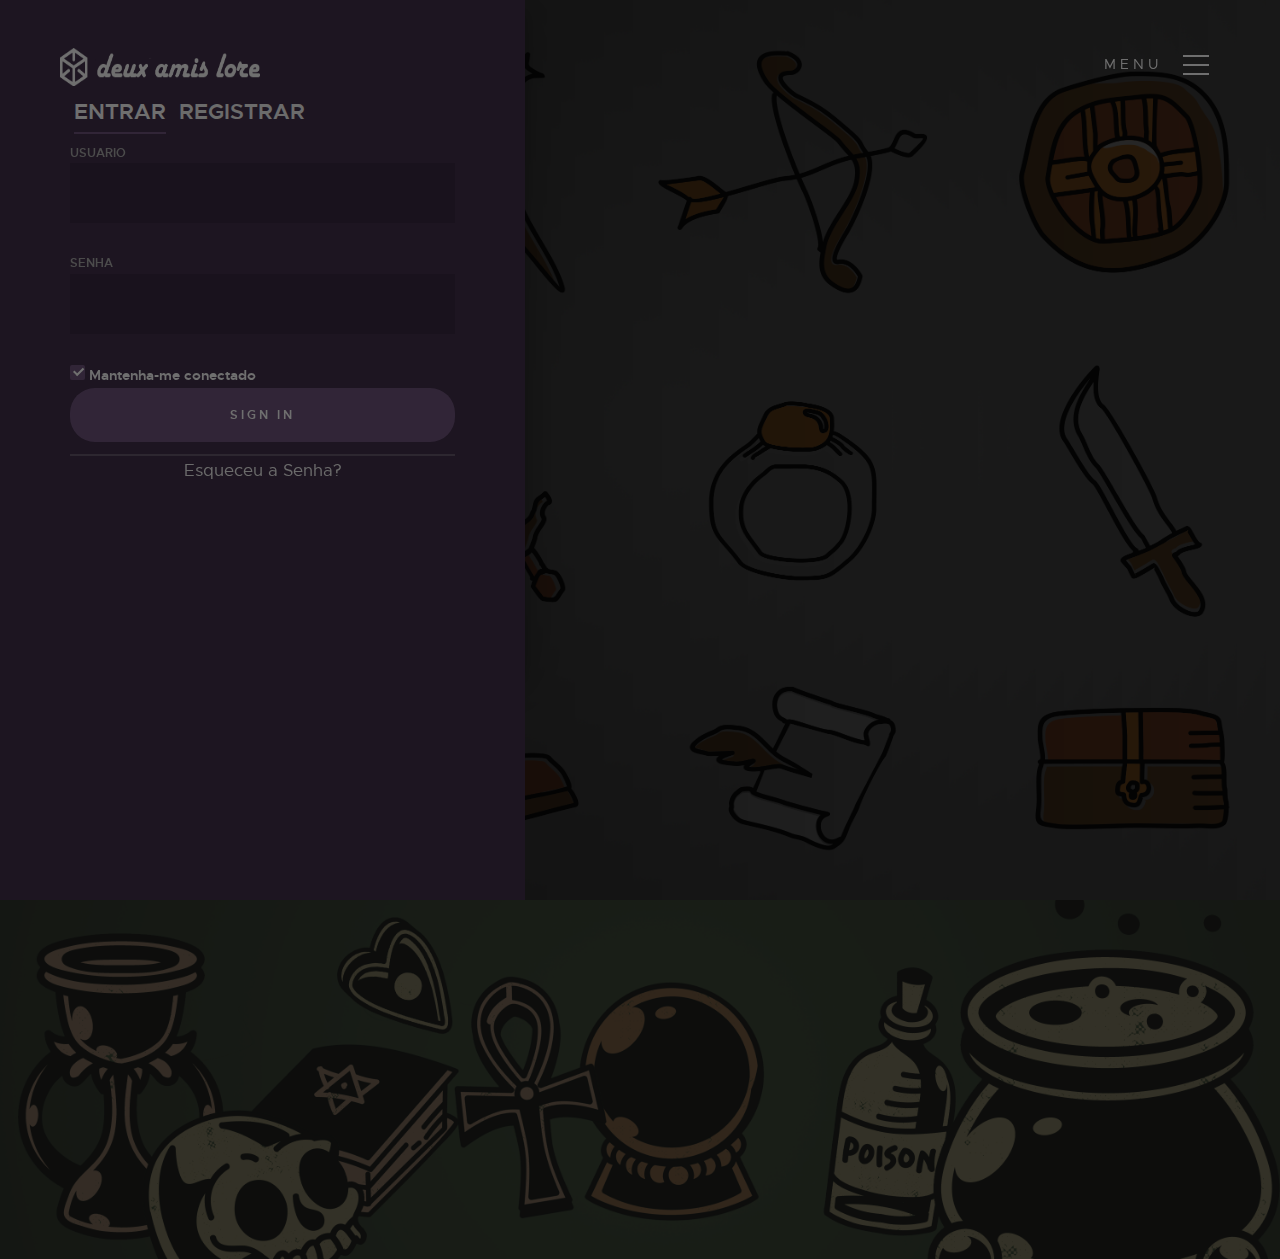
==== commit 89d4cf5a: "Alterações Login." ====
--- a/login.html
+++ b/login.html
@@ -16,6 +16,7 @@
     <link rel="stylesheet" href="css/vendor.css">
     <link rel="stylesheet" href="css/main.css">
     <link rel="stylesheet" href="css/util.css">
+    <link rel="stylesheet" href="css/login.css">
 
     <!-- script -->
     <script src="js/modernizr.js"></script>
@@ -31,7 +32,7 @@
 
         <div class="header-logo">
             <a class="site-logo" href>
-                <img src="images/logo3.png" alt="Homepage">
+                <img src="images/logo.png" alt="Homepage">
             </a>
         </div> <!-- final do logo -->
 
@@ -84,41 +85,48 @@
     <div class="shadow-overlay"></div>
         <div class="login-wrap">
             <div class="login-html">
-                <input id="tab-1" type="radio" name="tab" class="sign-in" checked><label for="tab-1" class="tab">Sign In</label>
-                <input id="tab-2" type="radio" name="tab" class="sign-up"><label for="tab-2" class="tab">Sign Up</label>
+                <input id="tab-1" type="radio" name="tab" class="sign-in" checked><label for="tab-1" class="tab">Entrar</label>
+                <input id="tab-2" type="radio" name="tab" class="sign-up"><label for="tab-2" class="tab">Registrar</label>
                 <div class="login-form">
                     <div class="sign-in-htm">
                         <div class="group">
-                            <label for="user" class="label">Username</label>
+                            <label for="user" class="label">Usuario</label>
                             <input id="user" type="text" class="input">
                         </div>
                         <div class="group">
-                            <label for="pass" class="label">Password</label>
+                            <label for="pass" class="label">Senha</label>
                             <input id="pass" type="password" class="input" data-type="password">
                         </div>
                         <div class="group">
                             <input id="check" type="checkbox" class="check" checked>
-                            <label for="check"><span class="icon"></span> Keep me Signed in</label>
+                            <label for="check"><span class="icon"></span> Mantenha-me conectado</label>
                         </div>
                         <div class="group">
                             <input type="submit" class="button" value="Sign In">
                         </div>
                         <div class="hr"></div>
                         <div class="foot-lnk">
-                            <a href="#forgot">Forgot Password?</a>
+                            <a href="#forgot">Esqueceu a Senha?</a>
                         </div>
                     </div>
                     <div class="sign-up-htm">
                         <div class="group">
-                            <label for="user" class="label">Username</label>
+                            <label for="user" class="label">Usuario</label>
                             <input id="user" type="text" class="input">
                         </div>
                         <div class="group">
-                            <label for="pass" class="label">Password</label>
+                            <label for="pass" class="label">Senha</label>
                             <input id="pass" type="password" class="input" data-type="password">
+                            <!-- <div class="password_strength_meter" id="password_strength_meter">
+                                    <strong class="l5"></strong>
+                                    <strong class="l4 l5"></strong>
+                                    <strong class="l3 l4 l5"></strong>
+                                    <strong class="l2 l3 l4 l5"></strong>
+                                    <strong class="l1 l2 l3 l4 l5"></strong>
+                            </div> -->
                         </div>
                         <div class="group">
-                            <label for="pass" class="label">Repeat Password</label>
+                            <label for="pass" class="label">Repita a Senha</label>
                             <input id="pass" type="password" class="input" data-type="password">
                         </div>
                         <div class="group">
@@ -130,22 +138,12 @@
                         </div>
                         <div class="hr"></div>
                         <div class="foot-lnk">
-                            <label for="tab-1">Already Member?</a>
+                            <label for="tab-1">Ja é um Membro?</a>
                         </div>
                     </div>
                 </div>
             </div>
         </div>
-        <ul class="home-sidelinks">
-            <li><a class="smoothscroll" href="#about">Sobre<span>quem nós somos</span></a></li>
-            <li><a class="smoothscroll" href="#services">Serviços<span>o que fazemos</span></a></li>
-            <li><a class="smoothscroll" href="#downloads">Downloads<span>baixe livros</span></a></li>
-            <li><a  class="smoothscroll" href="#contact">Contato<span>fale conosco</span></a></li>
-        </ul>
-        <a href="#stats" class="home-scroll smoothscroll">
-            <span class="home-scroll__text">Rola ai!</span>
-            <span class="home-scroll__icon"></span>
-        </a> <!-- end home-scroll -->
     </section>
 
     <section id="stats" class="s-stats">
@@ -173,80 +171,6 @@
 
     </section> <!-- end s-stats -->
 
-    <!-- contact
-    ================================================== -->
-    <section id="contact" class="s-contact">
-
-        <div class="row section-header" data-aos="fade-up">
-            <div class="col-full">
-                <h3 class="subhead subhead--light">Entre em contato!</h3>
-                <h1 class="display-1 display-1--light">Fale conosco para crescer ainda mais a comunidade! Estamos abertos à qualquer sugestão, dúvida ou reclamação!</h1>
-            </div>
-        </div> <!-- end section-header -->
-
-        <div class="row">
-
-            <div class="col-full contact-main" data-aos="fade-up">
-                <p>
-                <a href="mailto:#0" class="contact-email">DeuxAmisLore@gmail.com</a>
-                <span class="contact-number">+55 (16) 99417-8449  /  +55 (16) 99701-2645</span>
-                </p>
-            </div> <!-- end contact-main -->
-
-        </div> <!-- end row -->
-
-        <div class="row">
-
-            <div class="col-five tab-full contact-secondary" data-aos="fade-up">
-                <h3 class="subhead subhead--light">Onde Nos Achar</h3>
-
-                <p class="contact-address">
-                    (local ainda não definido)<br>
-                    Monte Alto, SP<br>
-                    15910-000 BR
-                </p>
-            </div> <!-- end contact-secondary -->
-
-            <div class="col-five tab-full contact-secondary" data-aos="fade-up">
-                <h3 class="subhead subhead--light">Siga as Redes Sociais</h3>
-
-                <ul class="contact-social">
-                    <li>
-                        <a href="#0"><i class="fab fa-facebook"></i></a>
-                    </li>
-                    <li>
-                        <a href="#0"><i class="fab fa-twitter"></i></a>
-                    </li>
-                    <li>
-                        <a href="#0"><i class="fab fa-instagram"></i></a>
-                    </li>
-                </ul> <!-- end contact-social -->
-
-                <div class="contact-subscribe">
-                    <form id="mc-form" class="group mc-form" novalidate="true">
-                        <input type="email" value="" name="EMAIL" class="email" id="mc-email" placeholder="Endereço de Email" required="">
-                        <input type="submit" name="subscribe" value="Inscrever" class="recolor666">
-                        <label for="mc-email" class="subscribe-message"></label>
-                    </form>
-                </div> <!-- end contact-subscribe -->
-            </div> <!-- end contact-secondary -->
-
-        </div> <!-- end row -->
-
-        <div class="row">
-            <div class="col-full cl-copyright">
-                <span><!-- Link back to Colorlib can't be removed. Template is licensed under CC BY 3.0. -->
-Copyright &copy;<script>document.write(new Date().getFullYear());</script> Todos os direitos reservados | Nosso site feito com <i class="fa fa-heart" aria-hidden="true"></i> por <a href target="_blank">DeuxAmis!</a>
-<!-- Link back to Colorlib can't be removed. Template is licensed under CC BY 3.0. --></span> 
-            </div>
-        </div>
-
-        <div class="cl-go-top">
-            <a class="smoothscroll" title="Voltar ao Topo" href="#top"><i class="icon-arrow-up" aria-hidden="true"></i></a>
-        </div>
-
-    </section> <!-- end s-contact -->
-
     <!-- Preloader -->
     <div id="preloader">
         <div id="loader">            
--- a/css/main.css
+++ b/css/main.css
@@ -3683,152 +3683,4 @@
 
 .v-b{
   vertical-align: bottom;
-}
-
-/* --- Area do teste de login e regitro ---*/
-
-*,:after,:before{box-sizing:border-box}
-.clearfix:after,.clearfix:before{content:'';display:table}
-.clearfix:after{clear:both;display:block}
-a{color:inherit;text-decoration:none}
-
-.login-wrap{
-	width:100%;
-	margin:auto;
-	max-width:525px;
-	min-height:670px;
-	position: absolute;
-	background:url(https://github.com/DeuxAmisLore/deuxamislore.github.io/blob/master/images/stats-bg.png) no-repeat center;
-	box-shadow:0 12px 15px 0 rgba(0,0,0,.24),0 17px 50px 0 rgba(0,0,0,.19);
-}
-.login-html{
-	width:100%;
-	height:100%;
-	position:absolute;
-	padding:90px 70px 900px 70px;
-	background:#3e2b47;
-}
-.login-html .sign-in-htm,
-.login-html .sign-up-htm{
-	top:5px;
-	left:0;
-	right:0;
-	bottom:0;
-	position:absolute;
-	transform:rotateY(180deg);
-	backface-visibility:hidden;
-	transition:all .4s linear;
-}
-.login-html .sign-in,
-.login-html .sign-up,
-.login-form .group .check{
-	display:none;
-}
-.login-html .tab,
-.login-form .group .label,
-.login-form .group .button{
-	text-transform:uppercase;
-}
-.login-html .tab{
-  font-size:22px;
-  margin: 4px;
-	display:inline-block;
-	border-bottom:2px solid transparent;
-}
-.login-html .sign-in:checked + .tab,
-.login-html .sign-up:checked + .tab{
-	color:#fff;
-	border-color:#6d527c;
-}
-.login-form{
-	min-height:345px;
-	position:relative;
-	perspective:1000px;
-	transform-style:preserve-3d;
-}
-.login-form .group{
-}
-.login-form .group .label,
-.login-form .group .input,
-.login-form .group .button{
-	width:100%;
-	color:#fff;
-	display:block;
-}
-.login-form .group .input,{
-	border:none;
-	padding:15px 20px;
-	border-radius:25px;
-	background:rgba(255,255,255,.1);
-}
-.login-form .group .button{
-	border:none;
-	border-radius:25px;
-	background:rgba(255,255,255,.1);
-}
-.login-form .group input[data-type="password"]{
-	text-security:circle;
-	-webkit-text-security:circle;
-}
-.login-form .group .label{
-	color:#aaa;
-	font-size:12px;
-}
-.login-form .group .button{
-	background:#6d527c;
-}
-.login-form .group label .icon{
-	width:15px;
-	height:15px;
-	border-radius:2px;
-	position:relative;
-	display:inline-block;
-	background:rgba(255,255,255,.1);
-}
-.login-form .group label .icon:before,
-.login-form .group label .icon:after{
-	content:'';
-	width:10px;
-	height:2px;
-	background:#fff;
-	position:absolute;
-	transition:all .2s ease-in-out 0s;
-}
-.login-form .group label .icon:before{
-	left:3px;
-	width:5px;
-	bottom:6px;
-	transform:scale(0) rotate(0);
-}
-.login-form .group label .icon:after{
-	top:6px;
-	right:0;
-	transform:scale(0) rotate(0);
-}
-.login-form .group .check:checked + label{
-	color:#fff;
-}
-.login-form .group .check:checked + label .icon{
-	background:#6d527c;
-}
-.login-form .group .check:checked + label .icon:before{
-	transform:scale(1) rotate(45deg);
-}
-.login-form .group .check:checked + label .icon:after{
-	transform:scale(1) rotate(-45deg);
-}
-.login-html .sign-in:checked + .tab + .sign-up + .tab + .login-form .sign-in-htm{
-	transform:rotate(0);
-}
-.login-html .sign-up:checked + .tab + .login-form .sign-up-htm{
-	transform:rotate(0);
-}
-
-.hr{
-	height:2px;
-	background:rgba(255,255,255,.2);
-}
-.foot-lnk{
-	text-align:center;
-}
-/* --- FIM DO TESTE --- */+}--- a/css/login.css
+++ b/css/login.css
@@ -0,0 +1,184 @@
+/* --- Area do teste de login e regitro ---*/
+
+*,:after,:before{box-sizing:border-box}
+.clearfix:after,.clearfix:before{content:'';display:table}
+.clearfix:after{clear:both;display:block}
+a{color:inherit;text-decoration:none}
+
+.login-wrap{
+	width:100%;
+	margin:auto;
+	max-width:525px;
+	min-height:670px;
+	position: absolute;
+	background:url(https://github.com/DeuxAmisLore/deuxamislore.github.io/blob/master/images/stats-bg.png) no-repeat center;
+	box-shadow:0 12px 15px 0 rgba(0,0,0,.24),0 17px 50px 0 rgba(0,0,0,.19);
+}
+.login-html{
+	width:100%;
+	height:100%;
+	position:absolute;
+	padding:90px 70px 900px 70px;
+	background:#3e2b47;
+}
+.login-html .sign-in-htm,
+.login-html .sign-up-htm{
+	top:5px;
+	left:0;
+	right:0;
+	bottom:0;
+	position:absolute;
+	transform:rotateY(180deg);
+	backface-visibility:hidden;
+	transition:all .4s linear;
+}
+.login-html .sign-in,
+.login-html .sign-up,
+.login-form .group .check{
+	display:none;
+}
+.login-html .tab,
+.login-form .group .label,
+.login-form .group .button{
+	text-transform:uppercase;
+}
+.login-html .tab{
+  font-size:22px;
+  margin: 4px;
+	display:inline-block;
+	border-bottom:2px solid transparent;
+}
+.login-html .sign-in:checked + .tab,
+.login-html .sign-up:checked + .tab{
+	color:#fff;
+	border-color:#6d527c;
+}
+.login-form{
+	min-height:345px;
+	position:relative;
+	perspective:1000px;
+	transform-style:preserve-3d;
+}
+.login-form .group{
+}
+.login-form .group .label,
+.login-form .group .input,
+.login-form .group .button{
+	width:100%;
+	color:#fff;
+	display:block;
+}
+.login-form .group .input,{
+    width: 100%;
+    padding: 11px 10px 11px 13px;
+    display: block;
+    margin: 0;
+    border: none;
+    background: none;
+    box-sizing: border-box;
+}
+.login-form .group .button{
+	border:none;
+	border-radius:25px;
+	background:rgba(255,255,255,.1);
+}
+.login-form .group input[data-type="password"]{
+	text-security:circle;
+	-webkit-text-security:circle;
+}
+.login-form .group .label{
+	color:#aaa;
+	font-size:12px;
+}
+.login-form .group .button{
+	background:#6d527c;
+}
+.login-form .group label .icon{
+	width:15px;
+	height:15px;
+	border-radius:2px;
+	position:relative;
+	display:inline-block;
+	background:rgba(255,255,255,.1);
+}
+.login-form .group label .icon:before,
+.login-form .group label .icon:after{
+	content:'';
+	width:10px;
+	height:2px;
+	background:#fff;
+	position:absolute;
+	transition:all .2s ease-in-out 0s;
+}
+.login-form .group label .icon:before{
+	left:3px;
+	width:5px;
+	bottom:6px;
+	transform:scale(0) rotate(0);
+}
+.login-form .group label .icon:after{
+	top:6px;
+	right:0;
+	transform:scale(0) rotate(0);
+}
+.login-form .group .check:checked + label{
+	color:#fff;
+}
+.login-form .group .check:checked + label .icon{
+	background:#6d527c;
+}
+.login-form .group .check:checked + label .icon:before{
+	transform:scale(1) rotate(45deg);
+}
+.login-form .group .check:checked + label .icon:after{
+	transform:scale(1) rotate(-45deg);
+}
+.login-html .sign-in:checked + .tab + .sign-up + .tab + .login-form .sign-in-htm{
+	transform:rotate(0);
+}
+.login-html .sign-up:checked + .tab + .login-form .sign-up-htm{
+	transform:rotate(0);
+}
+
+.hr{
+	height:2px;
+	background:rgba(255,255,255,.2);
+}
+.foot-lnk{
+    text-align:center;
+    color: whitesmoke;
+}
+
+/*--- Strong Meter --- */
+.password_strength_meter {
+    width:8px;
+    display:block
+}
+.password_strength_meter.inactive {
+    display:none
+}
+.password_strength_meter strong {
+    display:block;
+    overflow:hidden;
+    height:2px;
+    margin-bottom:2px;
+    font-size:0;
+    background:rgba(0,0,0,0.14)
+}
+.password_strength_meter strong:last-child {
+    margin-bottom:0
+}
+.password_strength_meter.level_1 .l1 {
+    background:#b25a5e
+}
+.password_strength_meter.level_2 .l2 {
+    background:#e0af6d
+}
+.password_strength_meter.level_3 .l3,.password_strength_meter.level_4 .l4 {
+    background:#80b059
+}
+.password_strength_meter.level_5 .l5 {
+    background:#80b059;
+    box-shadow:0px 0px 6px 0px #88c62e
+}
+/* --- FIM DO TESTE --- */
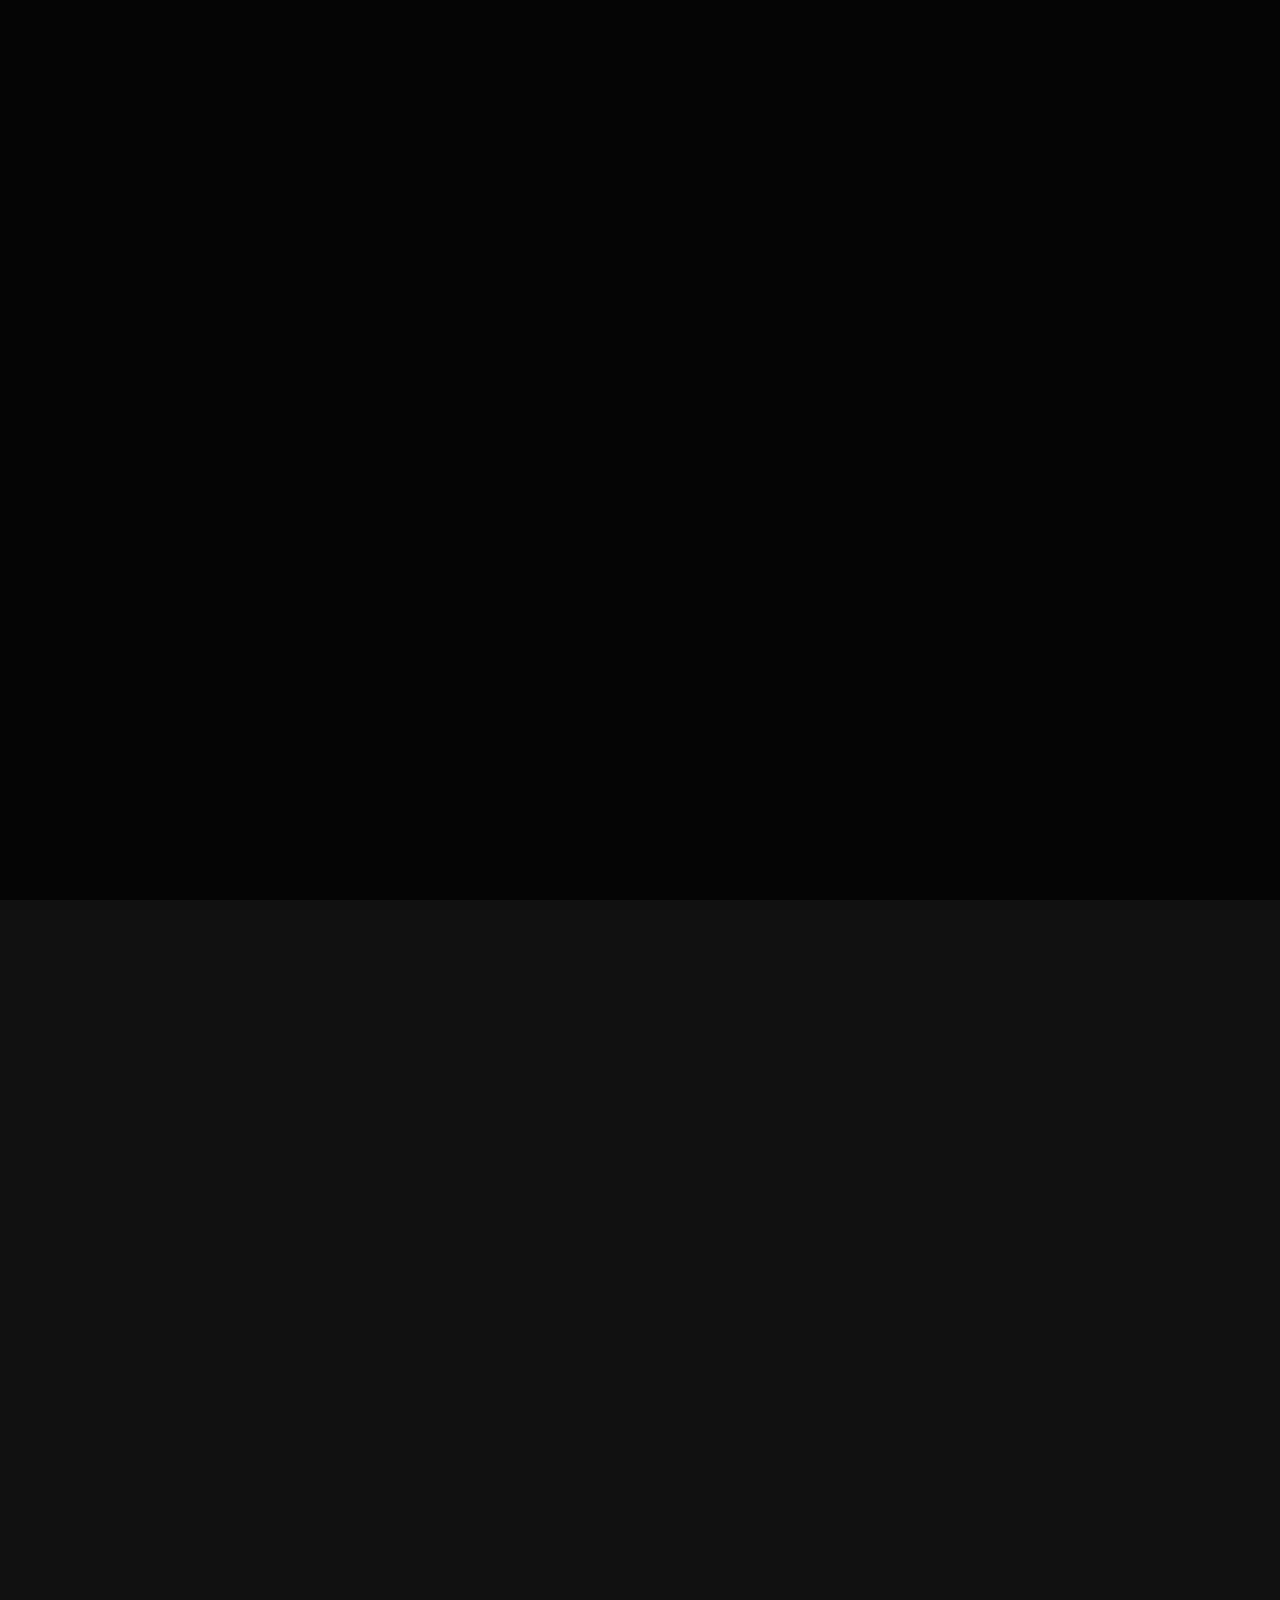
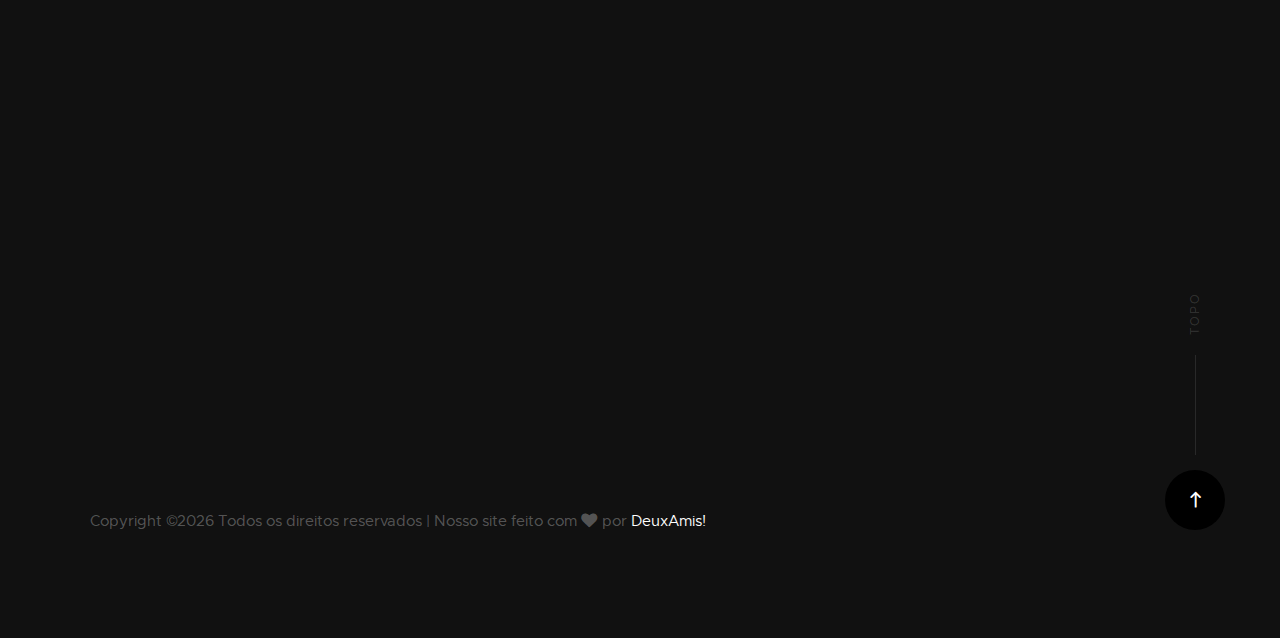
==== commit bd73060b: "Diversas modificações" ====
--- a/login.html
+++ b/login.html
@@ -44,16 +44,12 @@
                 <h3 class="text-shadow">Deux Amis Lore</h3>
                 
                 <ul class="header-nav__list">
-                    <li class="current"><a class="smoothscroll"  href="#home" title="home">Home</a></li>
+                    <li><a class="smoothscroll"  href="#home" title="home">Home</a></li>
                     <li><a class="smoothscroll"  href="#about" title="about">Sobre</a></li>
                     <li><a class="smoothscroll"  href="#services" title="services">Serviços</a></li>
                     <li><a class="smoothscroll"  href="#downloads" title="downloads">Downloads</a></li>
                     <li><a class="smoothscroll"  href="#contact" title="contact">Contato</a></li>
-                    <hr>
-                </ul>
-                <ul class="header-loginreg m-t--40 m-b-60">
-                    <li><a class="smoothscroll text-shadow fs-18"  href="#works" title="works">Login</a></li>
-                    <li><a class="smoothscroll"  href="#works" title="works">Register</a></li>
+                    <li class="current"><a class="smoothscroll"  href title="login">Login/Registro</a></li>
                 </ul>
     
                 <p>Um hobby que está se espalhando, uma fantasia que está crescendo, uma aventura que está começando. Tudo aquilo que construimos, que seja dado aos filhos de vosso povo!</p>
@@ -80,7 +76,7 @@
     </header> <!-- final do s-header -->
     
     <!-- login -->
-    <section id="top" class="s-home target-section" data-parallax="scroll" data-image-src="images/loginreg-bg.png" data-natural-width=3000 data-natural-height=2000 data-position-y=top>
+    <section id="top" class="s-home target-section" data-parallax="scroll" data-image-src="images/loginreg-bg.png">
 
     <div class="shadow-overlay"></div>
         <div class="login-wrap">
@@ -102,11 +98,11 @@
                             <label for="check"><span class="icon"></span> Mantenha-me conectado</label>
                         </div>
                         <div class="group">
-                            <input type="submit" class="button" value="Sign In">
+                            <input type="submit" class="button" value="Entrar">
                         </div>
                         <div class="hr"></div>
                         <div class="foot-lnk">
-                            <a href="#forgot">Esqueceu a Senha?</a>
+                            <label><a href="#forgot">Esqueceu a Senha?</a></label>
                         </div>
                     </div>
                     <div class="sign-up-htm">
@@ -134,7 +130,7 @@
                             <input id="pass" type="text" class="input">
                         </div>
                         <div class="group">
-                            <input type="submit" class="button" value="Sign Up">
+                            <input type="submit" class="button" value="Registrar">
                         </div>
                         <div class="hr"></div>
                         <div class="foot-lnk">
@@ -144,32 +140,82 @@
                 </div>
             </div>
         </div>
+        <div class="r-b-c">
+            <img src="images/gif/4horseman.gif">
+        </div>
     </section>
 
-    <section id="stats" class="s-stats">
-
-        <div class="row stats block-1-4 block-m-1-2 block-mob-full" data-aos="fade-up">
-                
-            <div class="col-block stats__col ">
-                <div class="stats__count">129</div>
-                <h5>Horas de trabalho</h5>
+    <section id="contact" class="s-contact">
+
+        <div class="row section-header" data-aos="fade-up">
+            <div class="col-full">
+                <h3 class="subhead subhead--light">Entre em contato!</h3>
+                <h1 class="display-1 display-1--light">Fale conosco para crescer ainda mais a comunidade! Estamos abertos à qualquer sugestão, dúvida ou reclamação!</h1>
             </div>
-            <div class="col-block stats__col">
-                <div class="stats__count">1507</div>
-                <h5>Copos de café</h5>
+        </div> <!-- end section-header -->
+
+        <div class="row">
+
+            <div class="col-full contact-main" data-aos="fade-up">
+                <p>
+                <a href="mailto:#0" class="contact-email">DeuxAmisLore@gmail.com</a>
+                <span class="contact-number">+55 (16) 99417-8449  /  +55 (16) 99701-2645</span>
+                </p>
+            </div> <!-- end contact-main -->
+
+        </div> <!-- end row -->
+
+        <div class="row">
+
+            <div class="col-five tab-full contact-secondary" data-aos="fade-up">
+                <h3 class="subhead subhead--light">Onde Nos Achar</h3>
+
+                <p class="contact-address">
+                    (local ainda não definido)<br>
+                    Monte Alto, SP<br>
+                    15910-000 BR
+                </p>
+            </div> <!-- end contact-secondary -->
+
+            <div class="col-five tab-full contact-secondary" data-aos="fade-up">
+                <h3 class="subhead subhead--light">Siga as Redes Sociais</h3>
+
+                <ul class="contact-social">
+                    <li>
+                        <a href="#0"><i class="fab fa-facebook"></i></a>
+                    </li>
+                    <li>
+                        <a href="#0"><i class="fab fa-twitter"></i></a>
+                    </li>
+                    <li>
+                        <a href="#0"><i class="fab fa-instagram"></i></a>
+                    </li>
+                </ul> <!-- end contact-social -->
+
+                <div class="contact-subscribe">
+                    <form id="mc-form" class="group mc-form" novalidate="true">
+                        <input type="email" value="" name="EMAIL" class="email" id="mc-email" placeholder="Endereço de Email" required="">
+                        <input type="submit" name="subscribe" value="Inscrever" class="recolor666">
+                        <label for="mc-email" class="subscribe-message"></label>
+                    </form>
+                </div> <!-- end contact-subscribe -->
+            </div> <!-- end contact-secondary -->
+
+        </div> <!-- end row -->
+
+        <div class="row">
+            <div class="col-full cl-copyright">
+                <span><!-- Link back to Colorlib can't be removed. Template is licensed under CC BY 3.0. -->
+Copyright &copy;<script>document.write(new Date().getFullYear());</script> Todos os direitos reservados | Nosso site feito com <i class="fa fa-heart" aria-hidden="true"></i> por <a href target="_blank">DeuxAmis!</a>
+<!-- Link back to Colorlib can't be removed. Template is licensed under CC BY 3.0. --></span> 
             </div>
-            <div class="col-block stats__col">
-                <div class="stats__count">108</div>
-                <h5>Projetos compilados</h5>
-            </div>
-            <div class="col-block stats__col">
-                <div class="stats__count">103</div>
-                <h5>Usuários Felizes</h5> 
-            </div>
-
-        </div> <!-- end stats -->
-
-    </section> <!-- end s-stats -->
+        </div>
+
+        <div class="cl-go-top">
+            <a class="smoothscroll" title="Voltar ao Topo" href="#top"><i class="icon-arrow-up" aria-hidden="true"></i></a>
+        </div>
+
+    </section> <!-- end s-contact -->
 
     <!-- Preloader -->
     <div id="preloader">
@@ -181,5 +227,5 @@
     <!-- Java Script -->
     <script src="js/jquery-3.2.1.min.js"></script>
     <script src="js/plugins.js"></script>
-    <script src="js/main.js"></script>
+    <script src="js/login.js"></script>
 </body>--- a/css/login.css
+++ b/css/login.css
@@ -5,21 +5,60 @@
 .clearfix:after{clear:both;display:block}
 a{color:inherit;text-decoration:none}
 
-.login-wrap{
-	width:100%;
-	margin:auto;
-	max-width:525px;
-	min-height:670px;
-	position: absolute;
-	background:url(https://github.com/DeuxAmisLore/deuxamislore.github.io/blob/master/images/stats-bg.png) no-repeat center;
-	box-shadow:0 12px 15px 0 rgba(0,0,0,.24),0 17px 50px 0 rgba(0,0,0,.19);
-}
-.login-html{
-	width:100%;
-	height:100%;
-	position:absolute;
-	padding:90px 70px 900px 70px;
-	background:#3e2b47;
+.centered{
+	position: fixed;
+	top: 50%;
+	left: 50%;
+	transform: translate(-50%, -50%);
+}
+
+.r-b-c{
+	position: fixed;
+	right: 0px;
+	bottom: 0px;
+	filter: drop-shadow(0 0 0.75rem crimson) contrast(1.3);
+}
+
+@media screen and (max-width: 1000px){
+	.r-b-c{
+		display: none;
+	}
+	.login-wrap{
+		width:100%;
+		height:100%;
+		margin:auto;
+		position: relative;
+		/*background:url(https://github.com/DeuxAmisLore/deuxamislore.github.io/blob/master/images/stats-bg.png) no-repeat center;*/
+		/*box-shadow:0 12px 15px 0 rgba(0,0,0,.24),0 17px 50px 0 rgba(0,0,0,.19); ISSO ERA PRA SER NO .login-html */
+	}
+	.login-html{
+		width:100%;
+		height:100%;
+		/*position:absolute;*/
+		padding:90px 70px 900px 70px;
+		background:rgba(62, 43, 71, 0.6);
+		box-shadow:0 12px 15px 0 rgba(0,0,0,.24),0 17px 50px 0 rgba(0,0,0,.19);
+	}
+}
+
+@media screen and (min-width: 1000px){
+	.login-wrap{
+		width:100%;
+		margin:auto;
+		max-width:525px;
+		min-height:670px;
+		position: absolute;
+		/*background:url(https://github.com/DeuxAmisLore/deuxamislore.github.io/blob/master/images/stats-bg.png) no-repeat center;*/
+		/*box-shadow:0 12px 15px 0 rgba(0,0,0,.24),0 17px 50px 0 rgba(0,0,0,.19); ISSO ERA PRA SER NO .login-html */
+	}
+	.login-html{
+		width:100%;
+		height:100%;
+		position:absolute;
+		padding:90px 70px 900px 70px;
+		background:rgba(62, 43, 71, 0.6);
+		box-shadow:0 12px 15px 0 rgba(0,0,0,.24),0 17px 50px 0 rgba(0,0,0,.19);
+	}
 }
 .login-html .sign-in-htm,
 .login-html .sign-up-htm{
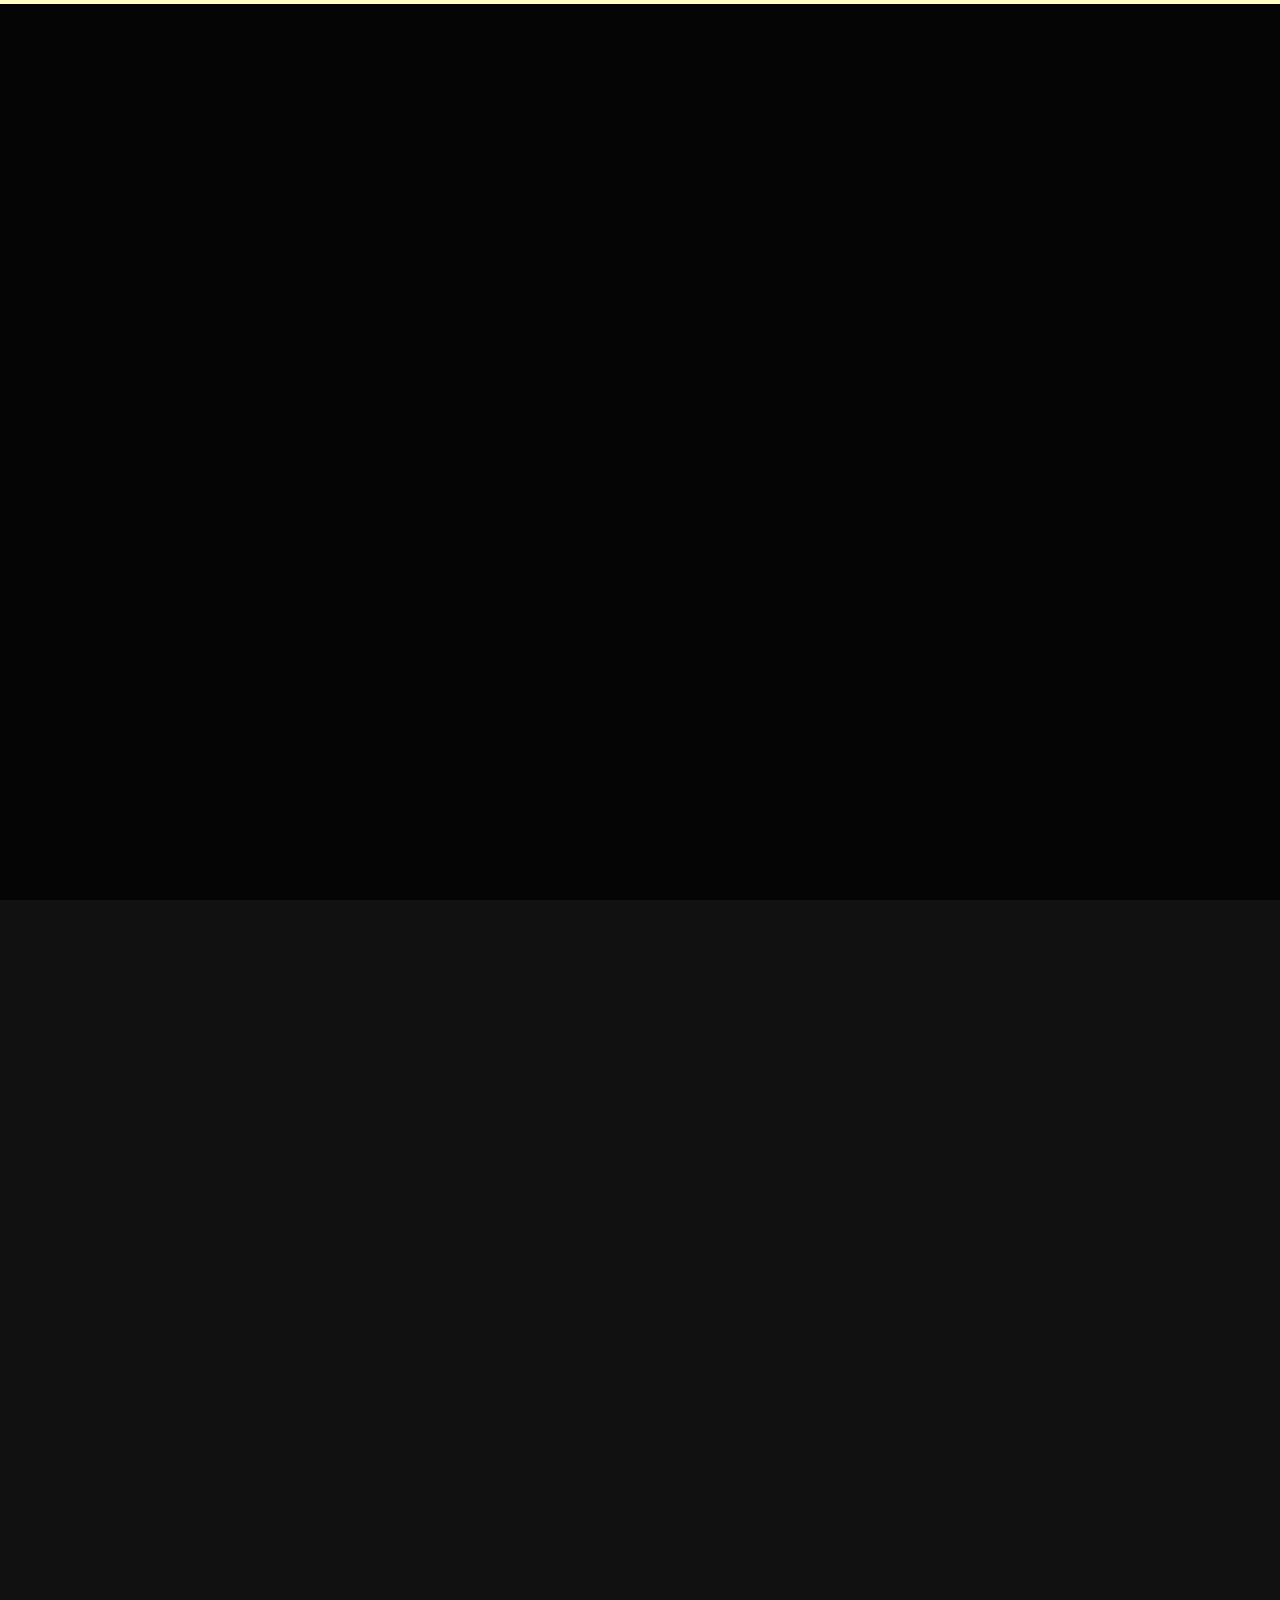
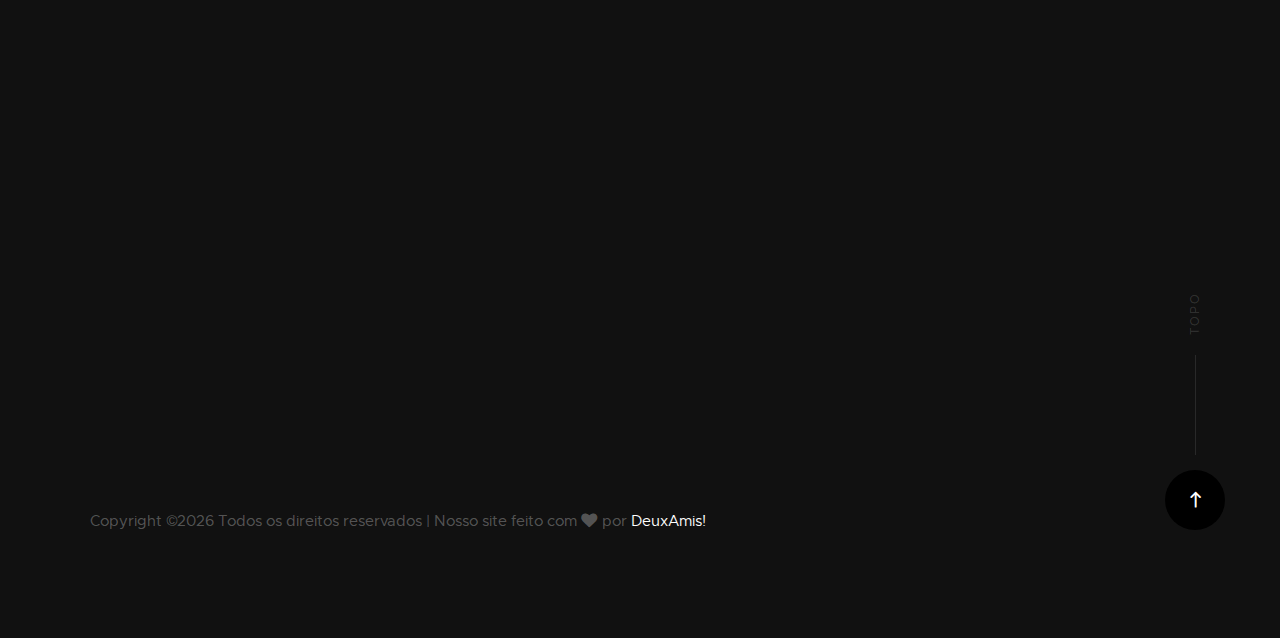
==== commit e929cdf0: "HTML corrigido" ====
--- a/login.html
+++ b/login.html
@@ -1,231 +1,208 @@
 <!DOCTYPE html>
 <html class="no-js" lang="en">
-<head>
-
+  <head>
     <!-- basicos -->
     <meta charset="utf-8">
     <title>Deux Amis Lore</title>
     <meta name="description" content="">
     <meta name="author" content="">
-
     <!-- mobile -->
     <meta name="viewport" content="width=device-width, initial-scale=1">
-
     <!-- css -->
     <link rel="stylesheet" href="css/base.css">
     <link rel="stylesheet" href="css/vendor.css">
     <link rel="stylesheet" href="css/main.css">
     <link rel="stylesheet" href="css/util.css">
     <link rel="stylesheet" href="css/login.css">
-
     <!-- script -->
     <script src="js/modernizr.js"></script>
     <script src="js/pace.min.js"></script>
-
     <!-- icones -->
     <link rel="shortcut icon" href="favicon.ico" type="image/x-icon">
     <link rel="icon" href="favicon.ico" type="image/x-icon">
-</head>
-<body id="login">
+  </head>
+  <body id="login">
     <!-- header -->
     <header class="s-header">
-
-        <div class="header-logo">
-            <a class="site-logo" href>
-                <img src="images/logo.png" alt="Homepage">
-            </a>
-        </div> <!-- final do logo -->
-
-        <nav class="header-nav">
-            
-            <a href="#0" class="header-nav__close" title="close"><span>Fechar</span></a>
-
-            <div class="header-nav__content">
-                <h3 class="text-shadow">Deux Amis Lore</h3>
-                
-                <ul class="header-nav__list">
-                    <li><a class="smoothscroll"  href="#home" title="home">Home</a></li>
-                    <li><a class="smoothscroll"  href="#about" title="about">Sobre</a></li>
-                    <li><a class="smoothscroll"  href="#services" title="services">Serviços</a></li>
-                    <li><a class="smoothscroll"  href="#downloads" title="downloads">Downloads</a></li>
-                    <li><a class="smoothscroll"  href="#contact" title="contact">Contato</a></li>
-                    <li class="current"><a class="smoothscroll"  href title="login">Login/Registro</a></li>
-                </ul>
-    
-                <p>Um hobby que está se espalhando, uma fantasia que está crescendo, uma aventura que está começando. Tudo aquilo que construimos, que seja dado aos filhos de vosso povo!</p>
-    
-                <ul class="header-nav__social">
-                    <li>
-                        <a href="#0"><i class="fab fa-facebook"></i></a>
-                    </li>
-                    <li>
-                        <a href="#0"><i class="fab fa-twitter"></i></a>
-                    </li>
-                    <li>
-                        <a href="#0"><i class="fab fa-instagram"></i></a>
-                    </li>
-                </ul>
-
-            </div> <!-- final do header -->
-
-        </nav> <!-- final do nav -->
-        
-        <a class="header-menu-toggle" href="#0">
-            <span class="header-menu-icon"></span>
+      <div class="header-logo">
+        <a class="site-logo" href>
+        <img src="images/logo.png" alt="Homepage">
         </a>
-    </header> <!-- final do s-header -->
-    
+      </div>
+      <!-- final do logo -->
+      <nav class="header-nav">
+        <a href="#0" class="header-nav__close" title="close"><span>Fechar</span></a>
+        <div class="header-nav__content">
+          <h3 class="text-shadow">Deux Amis Lore</h3>
+          <ul class="header-nav__list">
+            <li><a class="smoothscroll"  href="index.html#home" title="home">Home</a></li>
+            <li><a class="smoothscroll"  href="index.html#about" title="about">Sobre</a></li>
+            <li><a class="smoothscroll"  href="index.html#services" title="services">Serviços</a></li>
+            <li><a class="smoothscroll"  href="index.html#downloads" title="downloads">Downloads</a></li>
+            <li><a class="smoothscroll"  href="index.html#contact" title="contact">Contato</a></li>
+            <li class="current"><a class="smoothscroll"  href title="login">Login/Registro</a></li>
+          </ul>
+          <p>Um hobby que está se espalhando, uma fantasia que está crescendo, uma aventura que está começando. Tudo aquilo que construimos, que seja dado aos filhos de vosso povo!</p>
+          <ul class="header-nav__social">
+            <li>
+              <a href="#0"><i class="fab fa-facebook"></i></a>
+            </li>
+            <li>
+              <a href="#0"><i class="fab fa-twitter"></i></a>
+            </li>
+            <li>
+              <a href="#0"><i class="fab fa-instagram"></i></a>
+            </li>
+          </ul>
+        </div>
+        <!-- final do header -->
+      </nav>
+      <!-- final do nav -->
+      <a class="header-menu-toggle" href="#0">
+      <span class="header-menu-icon"></span>
+      </a>
+    </header>
+    <!-- final do s-header -->
     <!-- login -->
     <section id="top" class="s-home target-section" data-parallax="scroll" data-image-src="images/loginreg-bg.png">
-
-    <div class="shadow-overlay"></div>
-        <div class="login-wrap">
-            <div class="login-html">
-                <input id="tab-1" type="radio" name="tab" class="sign-in" checked><label for="tab-1" class="tab">Entrar</label>
-                <input id="tab-2" type="radio" name="tab" class="sign-up"><label for="tab-2" class="tab">Registrar</label>
-                <div class="login-form">
-                    <div class="sign-in-htm">
-                        <div class="group">
-                            <label for="user" class="label">Usuario</label>
-                            <input id="user" type="text" class="input">
-                        </div>
-                        <div class="group">
-                            <label for="pass" class="label">Senha</label>
-                            <input id="pass" type="password" class="input" data-type="password">
-                        </div>
-                        <div class="group">
-                            <input id="check" type="checkbox" class="check" checked>
-                            <label for="check"><span class="icon"></span> Mantenha-me conectado</label>
-                        </div>
-                        <div class="group">
-                            <input type="submit" class="button" value="Entrar">
-                        </div>
-                        <div class="hr"></div>
-                        <div class="foot-lnk">
-                            <label><a href="#forgot">Esqueceu a Senha?</a></label>
-                        </div>
-                    </div>
-                    <div class="sign-up-htm">
-                        <div class="group">
-                            <label for="user" class="label">Usuario</label>
-                            <input id="user" type="text" class="input">
-                        </div>
-                        <div class="group">
-                            <label for="pass" class="label">Senha</label>
-                            <input id="pass" type="password" class="input" data-type="password">
-                            <!-- <div class="password_strength_meter" id="password_strength_meter">
-                                    <strong class="l5"></strong>
-                                    <strong class="l4 l5"></strong>
-                                    <strong class="l3 l4 l5"></strong>
-                                    <strong class="l2 l3 l4 l5"></strong>
-                                    <strong class="l1 l2 l3 l4 l5"></strong>
-                            </div> -->
-                        </div>
-                        <div class="group">
-                            <label for="pass" class="label">Repita a Senha</label>
-                            <input id="pass" type="password" class="input" data-type="password">
-                        </div>
-                        <div class="group">
-                            <label for="pass" class="label">Email Address</label>
-                            <input id="pass" type="text" class="input">
-                        </div>
-                        <div class="group">
-                            <input type="submit" class="button" value="Registrar">
-                        </div>
-                        <div class="hr"></div>
-                        <div class="foot-lnk">
-                            <label for="tab-1">Ja é um Membro?</a>
-                        </div>
-                    </div>
-                </div>
+      <div class="shadow-overlay"></div>
+      <div class="login-wrap">
+        <div class="login-html">
+          <input id="tab-1" type="radio" name="tab" class="sign-in" checked><label for="tab-1" class="tab">Entrar</label>
+          <input id="tab-2" type="radio" name="tab" class="sign-up"><label for="tab-2" class="tab">Registrar</label>
+          <div class="login-form">
+            <div class="sign-in-htm">
+              <div class="group">
+                <label for="user" class="label">Usuario</label>
+                <input id="user" type="text" class="input">
+              </div>
+              <div class="group">
+                <label for="pass" class="label">Senha</label>
+                <input id="pass" type="password" class="input" data-type="password">
+              </div>
+              <div class="group">
+                <input id="check" type="checkbox" class="check" checked>
+                <label for="check"><span class="icon"></span> Mantenha-me conectado</label>
+              </div>
+              <div class="group">
+                <input type="submit" class="button" value="Entrar">
+              </div>
+              <div class="hr"></div>
+              <div class="foot-lnk">
+                <label><a href="#forgot">Esqueceu a Senha?</a></label>
+              </div>
             </div>
-        </div>
-        <div class="r-b-c">
-            <img src="images/gif/4horseman.gif">
-        </div>
+            <div class="sign-up-htm">
+              <div class="group">
+                <label for="user" class="label">Usuario</label>
+                <input id="user" type="text" class="input">
+              </div>
+              <div class="group">
+                <label for="pass" class="label">Senha</label>
+                <input id="pass" type="password" class="input" data-type="password">
+              </div>
+              <div class="group">
+                <label for="pass" class="label">Repita a Senha</label>
+                <input id="pass" type="password" class="input" data-type="password">
+              </div>
+              <div class="group">
+                <label for="pass" class="label">Email Address</label>
+                <input id="pass" type="text" class="input">
+              </div>
+              <div class="group">
+                <input type="submit" class="button" value="Registrar">
+              </div>
+              <div class="hr"></div>
+              <div class="foot-lnk">
+                <label for="tab-1">
+                Ja é um Membro?
+                </label>
+              </div>
+            </div>
+          </div>
+        </div>
+      </div>
+      <div class="r-b-c">
+        <img src="images/gif/4horseman.gif">
+      </div>
     </section>
-
     <section id="contact" class="s-contact">
-
-        <div class="row section-header" data-aos="fade-up">
-            <div class="col-full">
-                <h3 class="subhead subhead--light">Entre em contato!</h3>
-                <h1 class="display-1 display-1--light">Fale conosco para crescer ainda mais a comunidade! Estamos abertos à qualquer sugestão, dúvida ou reclamação!</h1>
-            </div>
-        </div> <!-- end section-header -->
-
-        <div class="row">
-
-            <div class="col-full contact-main" data-aos="fade-up">
-                <p>
-                <a href="mailto:#0" class="contact-email">DeuxAmisLore@gmail.com</a>
-                <span class="contact-number">+55 (16) 99417-8449  /  +55 (16) 99701-2645</span>
-                </p>
-            </div> <!-- end contact-main -->
-
-        </div> <!-- end row -->
-
-        <div class="row">
-
-            <div class="col-five tab-full contact-secondary" data-aos="fade-up">
-                <h3 class="subhead subhead--light">Onde Nos Achar</h3>
-
-                <p class="contact-address">
-                    (local ainda não definido)<br>
-                    Monte Alto, SP<br>
-                    15910-000 BR
-                </p>
-            </div> <!-- end contact-secondary -->
-
-            <div class="col-five tab-full contact-secondary" data-aos="fade-up">
-                <h3 class="subhead subhead--light">Siga as Redes Sociais</h3>
-
-                <ul class="contact-social">
-                    <li>
-                        <a href="#0"><i class="fab fa-facebook"></i></a>
-                    </li>
-                    <li>
-                        <a href="#0"><i class="fab fa-twitter"></i></a>
-                    </li>
-                    <li>
-                        <a href="#0"><i class="fab fa-instagram"></i></a>
-                    </li>
-                </ul> <!-- end contact-social -->
-
-                <div class="contact-subscribe">
-                    <form id="mc-form" class="group mc-form" novalidate="true">
-                        <input type="email" value="" name="EMAIL" class="email" id="mc-email" placeholder="Endereço de Email" required="">
-                        <input type="submit" name="subscribe" value="Inscrever" class="recolor666">
-                        <label for="mc-email" class="subscribe-message"></label>
-                    </form>
-                </div> <!-- end contact-subscribe -->
-            </div> <!-- end contact-secondary -->
-
-        </div> <!-- end row -->
-
-        <div class="row">
-            <div class="col-full cl-copyright">
-                <span><!-- Link back to Colorlib can't be removed. Template is licensed under CC BY 3.0. -->
-Copyright &copy;<script>document.write(new Date().getFullYear());</script> Todos os direitos reservados | Nosso site feito com <i class="fa fa-heart" aria-hidden="true"></i> por <a href target="_blank">DeuxAmis!</a>
-<!-- Link back to Colorlib can't be removed. Template is licensed under CC BY 3.0. --></span> 
-            </div>
-        </div>
-
-        <div class="cl-go-top">
-            <a class="smoothscroll" title="Voltar ao Topo" href="#top"><i class="icon-arrow-up" aria-hidden="true"></i></a>
-        </div>
-
-    </section> <!-- end s-contact -->
-
+      <div class="row section-header" data-aos="fade-up">
+        <div class="col-full">
+          <h3 class="subhead subhead--light">Entre em contato!</h3>
+          <h1 class="display-1 display-1--light">Fale conosco para crescer ainda mais a comunidade! Estamos abertos à qualquer sugestão, dúvida ou reclamação!
+          </h1>
+        </div>
+      </div>
+      <!-- end section-header -->
+      <div class="row">
+        <div class="col-full contact-main" data-aos="fade-up">
+          <p>
+            <a href="mailto:#0" class="contact-email">DeuxAmisLore@gmail.com</a>
+            <span class="contact-number">+55 (16) 99417-8449  /  +55 (16) 99701-2645</span>
+          </p>
+        </div>
+        <!-- end contact-main -->
+      </div>
+      <!-- end row -->
+      <div class="row">
+        <div class="col-five tab-full contact-secondary" data-aos="fade-up">
+          <h3 class="subhead subhead--light">Onde Nos Achar</h3>
+          <p class="contact-address">
+            (local ainda não definido)<br>
+            Monte Alto, SP<br>
+            15910-000 BR
+          </p>
+        </div>
+        <!-- end contact-secondary -->
+        <div class="col-five tab-full contact-secondary" data-aos="fade-up">
+          <h3 class="subhead subhead--light">Siga as Redes Sociais</h3>
+          <ul class="contact-social">
+            <li>
+              <a href="#0"><i class="fab fa-facebook"></i></a>
+            </li>
+            <li>
+              <a href="#0"><i class="fab fa-twitter"></i></a>
+            </li>
+            <li>
+              <a href="#0"><i class="fab fa-instagram"></i></a>
+            </li>
+          </ul>
+          <!-- end contact-social -->
+          <div class="contact-subscribe">
+            <form id="mc-form" class="group mc-form" novalidate="true">
+              <input type="email" value="" name="EMAIL" class="email" id="mc-email" placeholder="Endereço de Email" required="">
+              <input type="submit" name="subscribe" value="Inscrever" class="recolor666">
+              <label for="mc-email" class="subscribe-message"></label>
+            </form>
+          </div>
+          <!-- end contact-subscribe -->
+        </div>
+        <!-- end contact-secondary -->
+      </div>
+      <!-- end row -->
+      <div class="row">
+        <div class="col-full cl-copyright">
+          <span>
+            <!-- Link back to Colorlib can't be removed. Template is licensed under CC BY 3.0. -->
+            Copyright &copy;<script>document.write(new Date().getFullYear());</script> Todos os direitos reservados | Nosso site feito com <i class="fa fa-heart" aria-hidden="true"></i> por <a href target="_blank">DeuxAmis!</a>
+            <!-- Link back to Colorlib can't be removed. Template is licensed under CC BY 3.0. -->
+          </span>
+        </div>
+      </div>
+      <div class="cl-go-top">
+        <a class="smoothscroll" title="Voltar ao Topo" href="#top"><i class="icon-arrow-up" aria-hidden="true"></i></a>
+      </div>
+    </section>
+    <!-- end s-contact -->
     <!-- Preloader -->
     <div id="preloader">
-        <div id="loader">            
-        </div>
+      <div id="loader">            
+      </div>
     </div>
-
-
     <!-- Java Script -->
     <script src="js/jquery-3.2.1.min.js"></script>
     <script src="js/plugins.js"></script>
     <script src="js/login.js"></script>
-</body>+  </body>
+</html>--- a/css/login.css
+++ b/css/login.css
@@ -16,7 +16,7 @@
 	position: fixed;
 	right: 0px;
 	bottom: 0px;
-	filter: drop-shadow(0 0 0.75rem crimson) contrast(1.3);
+	filter: drop-shadow(0 0 0.75rem #825896) contrast(1.3);
 }
 
 @media screen and (max-width: 1000px){
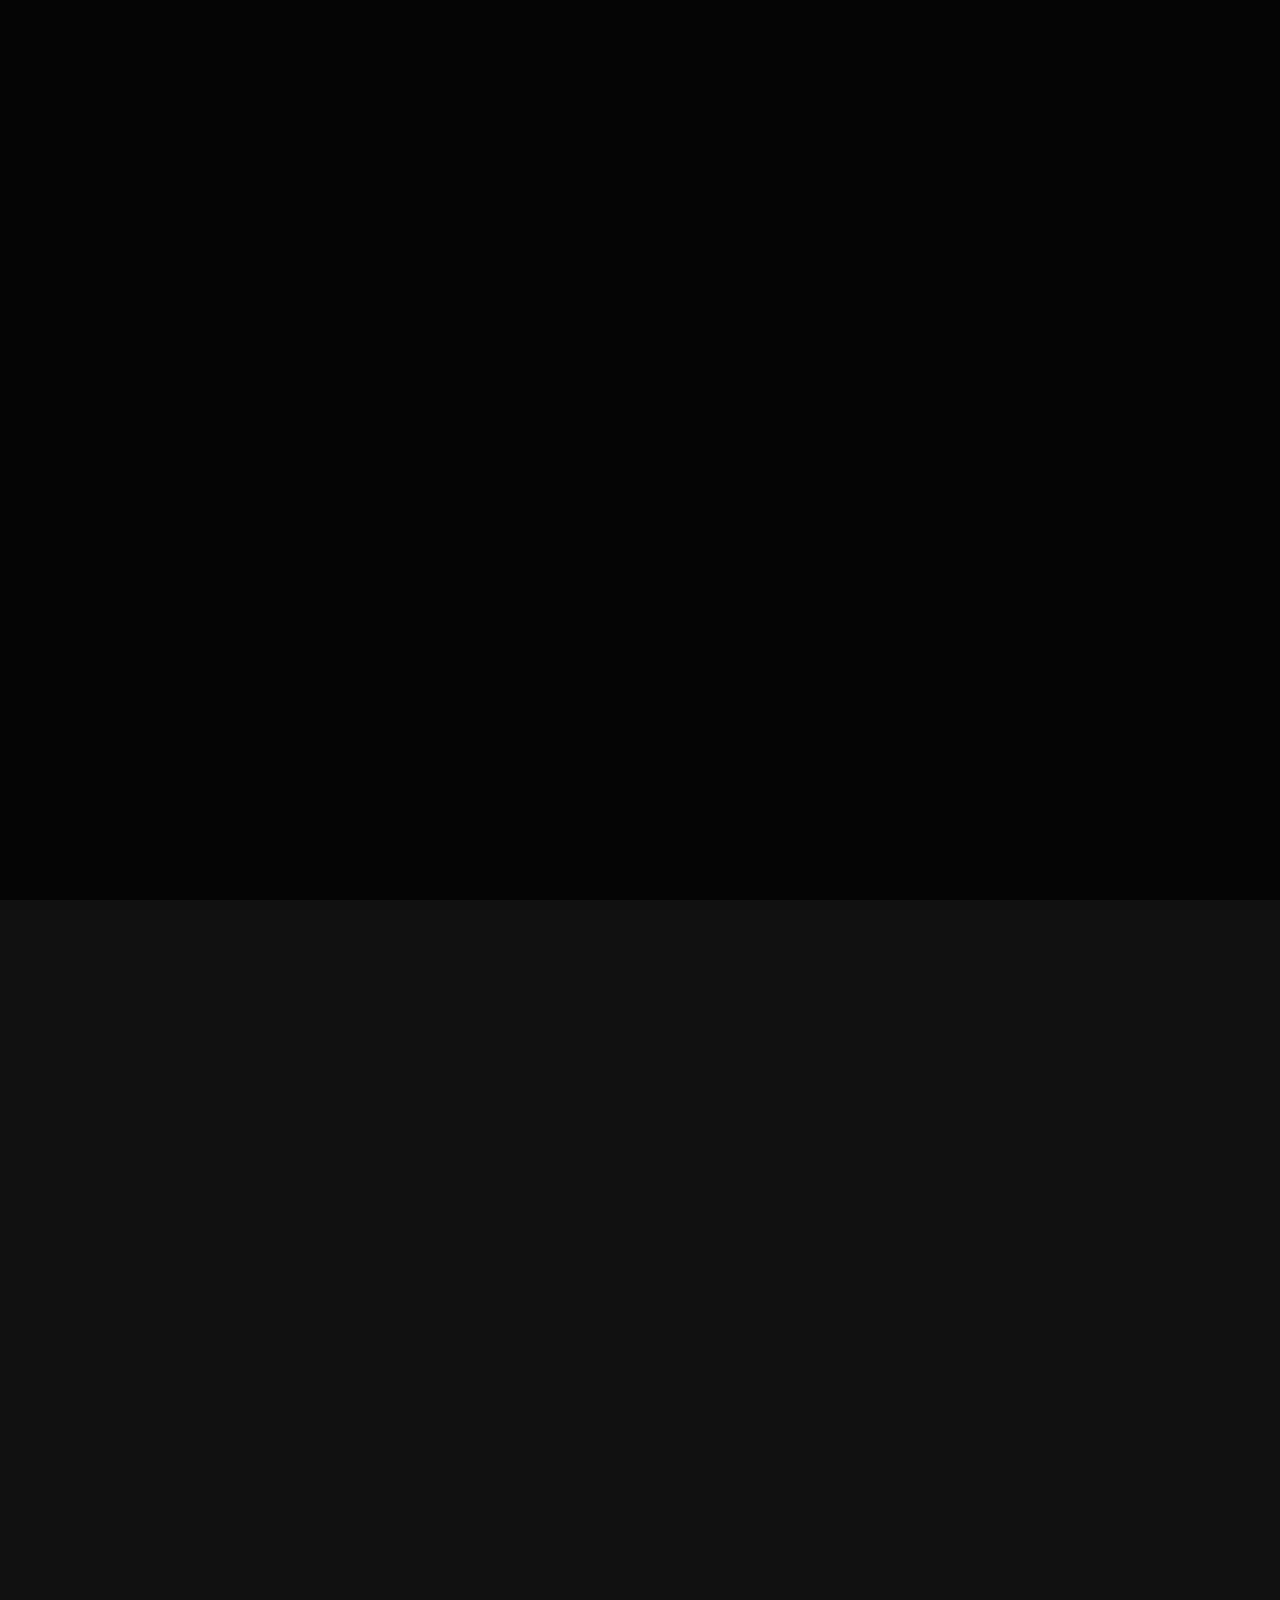
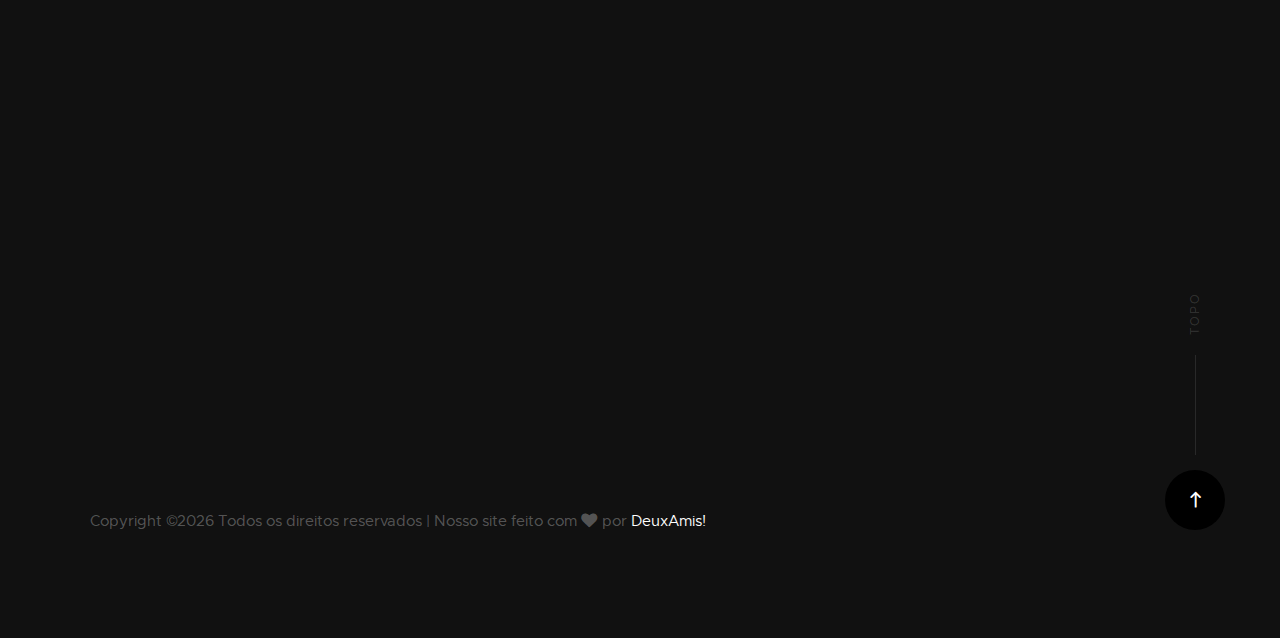
==== commit df2bc868: "Password Strength recuperado" ====
--- a/login.html
+++ b/login.html
@@ -101,6 +101,13 @@
                 <label for="pass" class="label">Senha</label>
                 <input id="pass" type="password" class="input" data-type="password">
               </div>
+              <div class="password_strength_meter" id="password_strength_meter">
+                <strong class="l5"></strong>
+                <strong class="l4 l5"></strong>
+                <strong class="l3 l4 l5"></strong>
+                <strong class="l2 l3 l4 l5"></strong>
+                <strong class="l1 l2 l3 l4 l5"></strong>
+              </div>
               <div class="group">
                 <label for="pass" class="label">Repita a Senha</label>
                 <input id="pass" type="password" class="input" data-type="password">
--- a/css/login.css
+++ b/css/login.css
@@ -1,223 +1,276 @@
 /* --- Area do teste de login e regitro ---*/
 
-*,:after,:before{box-sizing:border-box}
-.clearfix:after,.clearfix:before{content:'';display:table}
-.clearfix:after{clear:both;display:block}
-a{color:inherit;text-decoration:none}
-
-.centered{
+*,
+:after,
+:before {
+	box-sizing: border-box
+}
+
+.clearfix:after,
+.clearfix:before {
+	content: '';
+	display: table
+}
+
+.clearfix:after {
+	clear: both;
+	display: block
+}
+
+a {
+	color: inherit;
+	text-decoration: none
+}
+
+.centered {
 	position: fixed;
 	top: 50%;
 	left: 50%;
 	transform: translate(-50%, -50%);
 }
 
-.r-b-c{
+.r-b-c {
 	position: fixed;
 	right: 0px;
 	bottom: 0px;
 	filter: drop-shadow(0 0 0.75rem #825896) contrast(1.3);
 }
 
-@media screen and (max-width: 1000px){
-	.r-b-c{
+@media screen and (max-width: 1000px) {
+	.r-b-c {
 		display: none;
 	}
-	.login-wrap{
-		width:100%;
-		height:100%;
-		margin:auto;
+	.login-wrap {
+		width: 100%;
+		height: 100%;
+		margin: auto;
 		position: relative;
 		/*background:url(https://github.com/DeuxAmisLore/deuxamislore.github.io/blob/master/images/stats-bg.png) no-repeat center;*/
 		/*box-shadow:0 12px 15px 0 rgba(0,0,0,.24),0 17px 50px 0 rgba(0,0,0,.19); ISSO ERA PRA SER NO .login-html */
 	}
-	.login-html{
-		width:100%;
-		height:100%;
+	.login-html {
+		width: 100%;
+		height: 100%;
 		/*position:absolute;*/
-		padding:90px 70px 900px 70px;
-		background:rgba(62, 43, 71, 0.6);
-		box-shadow:0 12px 15px 0 rgba(0,0,0,.24),0 17px 50px 0 rgba(0,0,0,.19);
-	}
-}
-
-@media screen and (min-width: 1000px){
-	.login-wrap{
-		width:100%;
-		margin:auto;
-		max-width:525px;
-		min-height:670px;
+		padding: 90px 70px 900px 70px;
+		background: rgba(62, 43, 71, 0.6);
+		box-shadow: 0 12px 15px 0 rgba(0, 0, 0, .24), 0 17px 50px 0 rgba(0, 0, 0, .19);
+	}
+}
+
+@media screen and (min-width: 1000px) {
+	.login-wrap {
+		width: 100%;
+		margin: auto;
+		max-width: 525px;
+		min-height: 670px;
 		position: absolute;
 		/*background:url(https://github.com/DeuxAmisLore/deuxamislore.github.io/blob/master/images/stats-bg.png) no-repeat center;*/
 		/*box-shadow:0 12px 15px 0 rgba(0,0,0,.24),0 17px 50px 0 rgba(0,0,0,.19); ISSO ERA PRA SER NO .login-html */
 	}
-	.login-html{
-		width:100%;
-		height:100%;
-		position:absolute;
-		padding:90px 70px 900px 70px;
-		background:rgba(62, 43, 71, 0.6);
-		box-shadow:0 12px 15px 0 rgba(0,0,0,.24),0 17px 50px 0 rgba(0,0,0,.19);
-	}
-}
+	.login-html {
+		width: 100%;
+		height: 100%;
+		position: absolute;
+		padding: 90px 70px 900px 70px;
+		background: rgba(62, 43, 71, 0.6);
+		box-shadow: 0 12px 15px 0 rgba(0, 0, 0, .24), 0 17px 50px 0 rgba(0, 0, 0, .19);
+	}
+}
+
 .login-html .sign-in-htm,
-.login-html .sign-up-htm{
-	top:5px;
-	left:0;
-	right:0;
-	bottom:0;
-	position:absolute;
-	transform:rotateY(180deg);
-	backface-visibility:hidden;
-	transition:all .4s linear;
-}
+.login-html .sign-up-htm {
+	top: 5px;
+	left: 0;
+	right: 0;
+	bottom: 0;
+	position: absolute;
+	transform: rotateY(180deg);
+	backface-visibility: hidden;
+	transition: all .4s linear;
+}
+
 .login-html .sign-in,
 .login-html .sign-up,
-.login-form .group .check{
-	display:none;
-}
+.login-form .group .check {
+	display: none;
+}
+
 .login-html .tab,
 .login-form .group .label,
-.login-form .group .button{
-	text-transform:uppercase;
-}
-.login-html .tab{
-  font-size:22px;
-  margin: 4px;
-	display:inline-block;
-	border-bottom:2px solid transparent;
-}
-.login-html .sign-in:checked + .tab,
-.login-html .sign-up:checked + .tab{
-	color:#fff;
-	border-color:#6d527c;
-}
-.login-form{
-	min-height:345px;
-	position:relative;
-	perspective:1000px;
-	transform-style:preserve-3d;
-}
-.login-form .group{
-}
+.login-form .group .button {
+	text-transform: uppercase;
+}
+
+.login-html .tab {
+	font-size: 22px;
+	margin: 4px;
+	display: inline-block;
+	border-bottom: 2px solid transparent;
+}
+
+.login-html .sign-in:checked+.tab,
+.login-html .sign-up:checked+.tab {
+	color: #fff;
+	border-color: #6d527c;
+}
+
+.login-form {
+	min-height: 345px;
+	position: relative;
+	perspective: 1000px;
+	transform-style: preserve-3d;
+}
+
+.login-form .group {}
+
 .login-form .group .label,
 .login-form .group .input,
-.login-form .group .button{
-	width:100%;
-	color:#fff;
-	display:block;
-}
-.login-form .group .input,{
-    width: 100%;
-    padding: 11px 10px 11px 13px;
-    display: block;
-    margin: 0;
-    border: none;
-    background: none;
-    box-sizing: border-box;
-}
-.login-form .group .button{
-	border:none;
-	border-radius:25px;
-	background:rgba(255,255,255,.1);
-}
-.login-form .group input[data-type="password"]{
-	text-security:circle;
-	-webkit-text-security:circle;
-}
-.login-form .group .label{
-	color:#aaa;
-	font-size:12px;
-}
-.login-form .group .button{
-	background:#6d527c;
-}
-.login-form .group label .icon{
-	width:15px;
-	height:15px;
-	border-radius:2px;
-	position:relative;
-	display:inline-block;
-	background:rgba(255,255,255,.1);
-}
+.login-form .group .button {
+	width: 100%;
+	color: #fff;
+	display: block;
+}
+
+.login-form .group .input,
+{
+	width: 100%;
+	padding: 11px 10px 11px 13px;
+	display: block;
+	margin: 0;
+	border: none;
+	background: none;
+	box-sizing: border-box;
+}
+
+.login-form .group .button {
+	border: none;
+	border-radius: 25px;
+	background: rgba(255, 255, 255, .1);
+}
+
+.login-form .group input[data-type="password"] {
+	text-security: circle;
+	-webkit-text-security: circle;
+}
+
+.login-form .group .label {
+	color: #aaa;
+	font-size: 12px;
+}
+
+.login-form .group .button {
+	background: #6d527c;
+}
+
+.login-form .group label .icon {
+	width: 15px;
+	height: 15px;
+	border-radius: 2px;
+	position: relative;
+	display: inline-block;
+	background: rgba(255, 255, 255, .1);
+}
+
 .login-form .group label .icon:before,
-.login-form .group label .icon:after{
-	content:'';
-	width:10px;
-	height:2px;
-	background:#fff;
-	position:absolute;
-	transition:all .2s ease-in-out 0s;
-}
-.login-form .group label .icon:before{
-	left:3px;
-	width:5px;
-	bottom:6px;
-	transform:scale(0) rotate(0);
-}
-.login-form .group label .icon:after{
-	top:6px;
-	right:0;
-	transform:scale(0) rotate(0);
-}
-.login-form .group .check:checked + label{
-	color:#fff;
-}
-.login-form .group .check:checked + label .icon{
-	background:#6d527c;
-}
-.login-form .group .check:checked + label .icon:before{
-	transform:scale(1) rotate(45deg);
-}
-.login-form .group .check:checked + label .icon:after{
-	transform:scale(1) rotate(-45deg);
-}
-.login-html .sign-in:checked + .tab + .sign-up + .tab + .login-form .sign-in-htm{
-	transform:rotate(0);
-}
-.login-html .sign-up:checked + .tab + .login-form .sign-up-htm{
-	transform:rotate(0);
-}
-
-.hr{
-	height:2px;
-	background:rgba(255,255,255,.2);
-}
-.foot-lnk{
-    text-align:center;
-    color: whitesmoke;
-}
+.login-form .group label .icon:after {
+	content: '';
+	width: 10px;
+	height: 2px;
+	background: #fff;
+	position: absolute;
+	transition: all .2s ease-in-out 0s;
+}
+
+.login-form .group label .icon:before {
+	left: 3px;
+	width: 5px;
+	bottom: 6px;
+	transform: scale(0) rotate(0);
+}
+
+.login-form .group label .icon:after {
+	top: 6px;
+	right: 0;
+	transform: scale(0) rotate(0);
+}
+
+.login-form .group .check:checked+label {
+	color: #fff;
+}
+
+.login-form .group .check:checked+label .icon {
+	background: #6d527c;
+}
+
+.login-form .group .check:checked+label .icon:before {
+	transform: scale(1) rotate(45deg);
+}
+
+.login-form .group .check:checked+label .icon:after {
+	transform: scale(1) rotate(-45deg);
+}
+
+.login-html .sign-in:checked+.tab+.sign-up+.tab+.login-form .sign-in-htm {
+	transform: rotate(0);
+}
+
+.login-html .sign-up:checked+.tab+.login-form .sign-up-htm {
+	transform: rotate(0);
+}
+
+.hr {
+	height: 2px;
+	background: rgba(255, 255, 255, .2);
+}
+
+.foot-lnk {
+	text-align: center;
+	color: whitesmoke;
+}
+
 
 /*--- Strong Meter --- */
+
 .password_strength_meter {
-    width:8px;
-    display:block
-}
+	width: 8px;
+	display: block
+}
+
 .password_strength_meter.inactive {
-    display:none
-}
+	display: none
+}
+
 .password_strength_meter strong {
-    display:block;
-    overflow:hidden;
-    height:2px;
-    margin-bottom:2px;
-    font-size:0;
-    background:rgba(0,0,0,0.14)
-}
+	display: block;
+	overflow: hidden;
+	height: 2px;
+	margin-bottom: 2px;
+	font-size: 0;
+	background: rgba(0, 0, 0, 0.14)
+}
+
 .password_strength_meter strong:last-child {
-    margin-bottom:0
-}
+	margin-bottom: 0
+}
+
 .password_strength_meter.level_1 .l1 {
-    background:#b25a5e
-}
+	background: #b25a5e
+}
+
 .password_strength_meter.level_2 .l2 {
-    background:#e0af6d
-}
-.password_strength_meter.level_3 .l3,.password_strength_meter.level_4 .l4 {
-    background:#80b059
-}
+	background: #e0af6d
+}
+
+.password_strength_meter.level_3 .l3,
+.password_strength_meter.level_4 .l4 {
+	background: #80b059
+}
+
 .password_strength_meter.level_5 .l5 {
-    background:#80b059;
-    box-shadow:0px 0px 6px 0px #88c62e
-}
-/* --- FIM DO TESTE --- */
+	background: #80b059;
+	box-shadow: 0px 0px 6px 0px #88c62e
+}
+
+
+/* --- FIM DO TESTE --- */